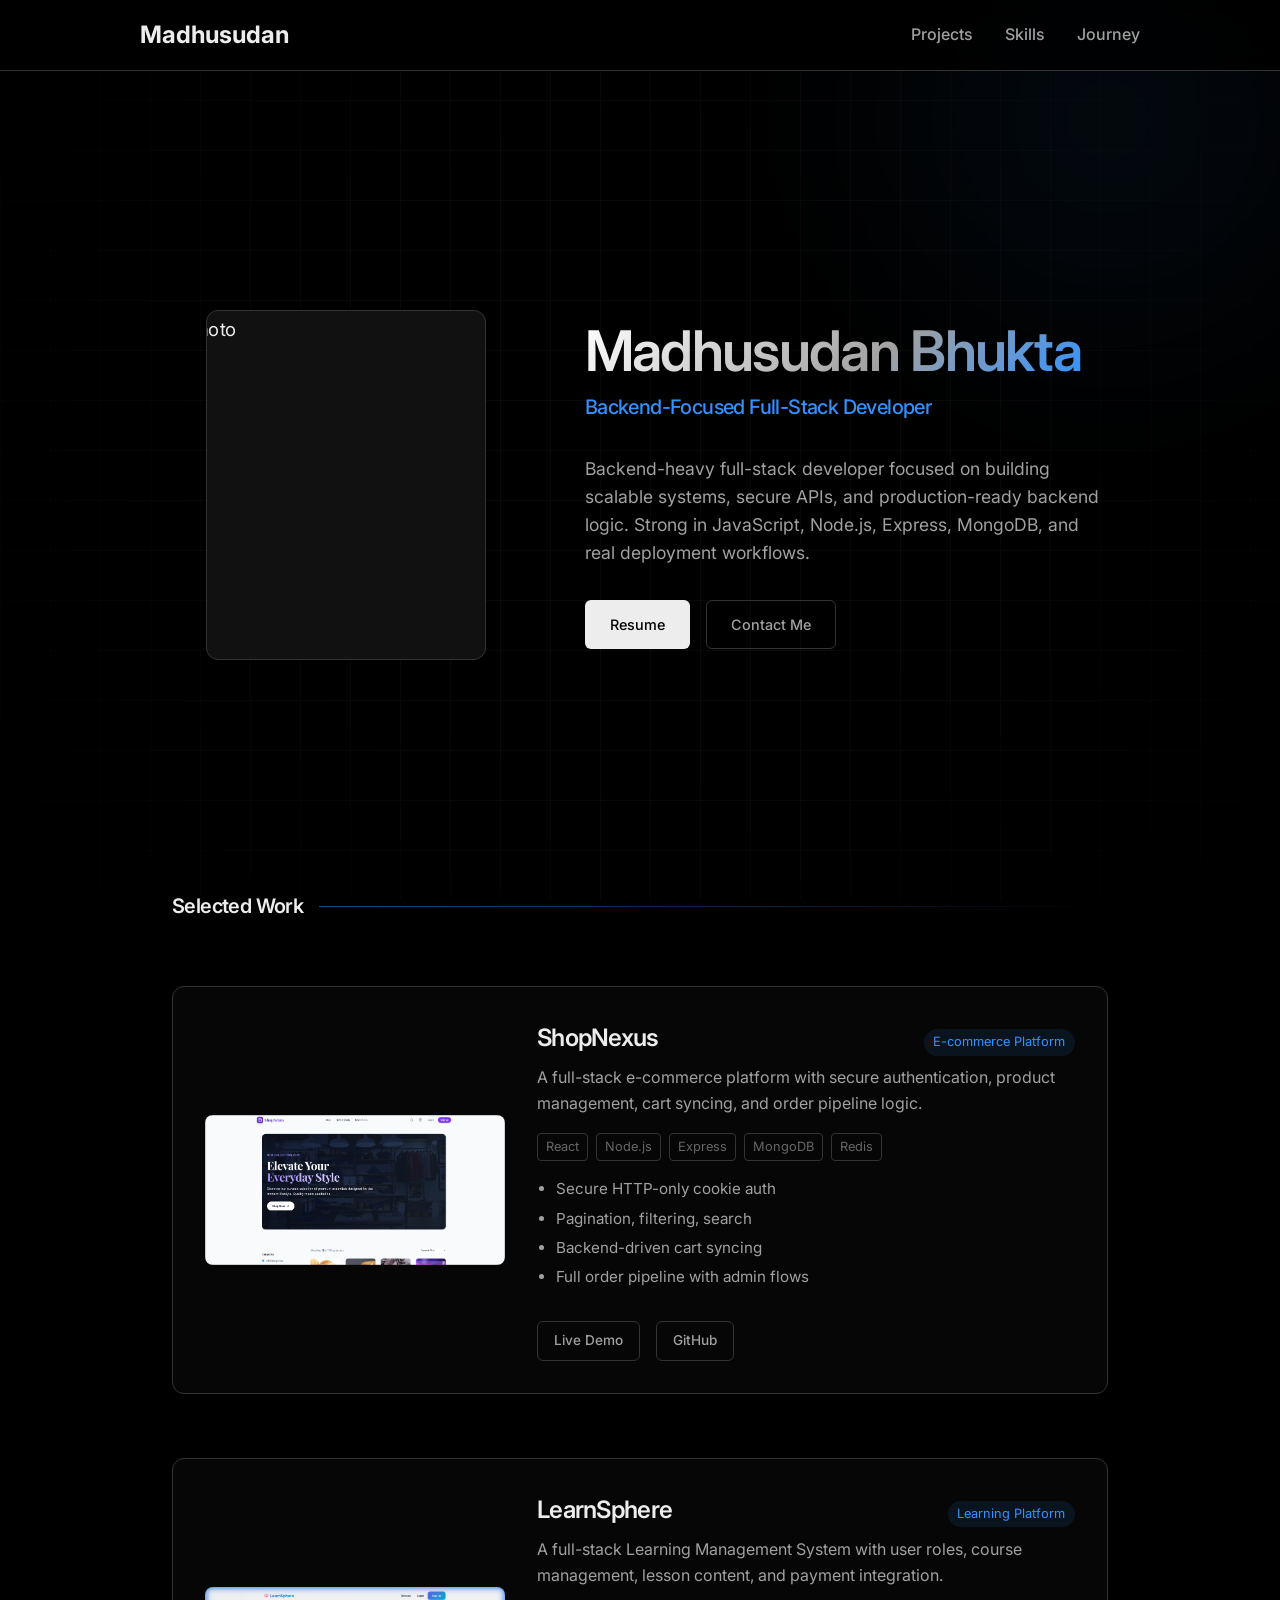
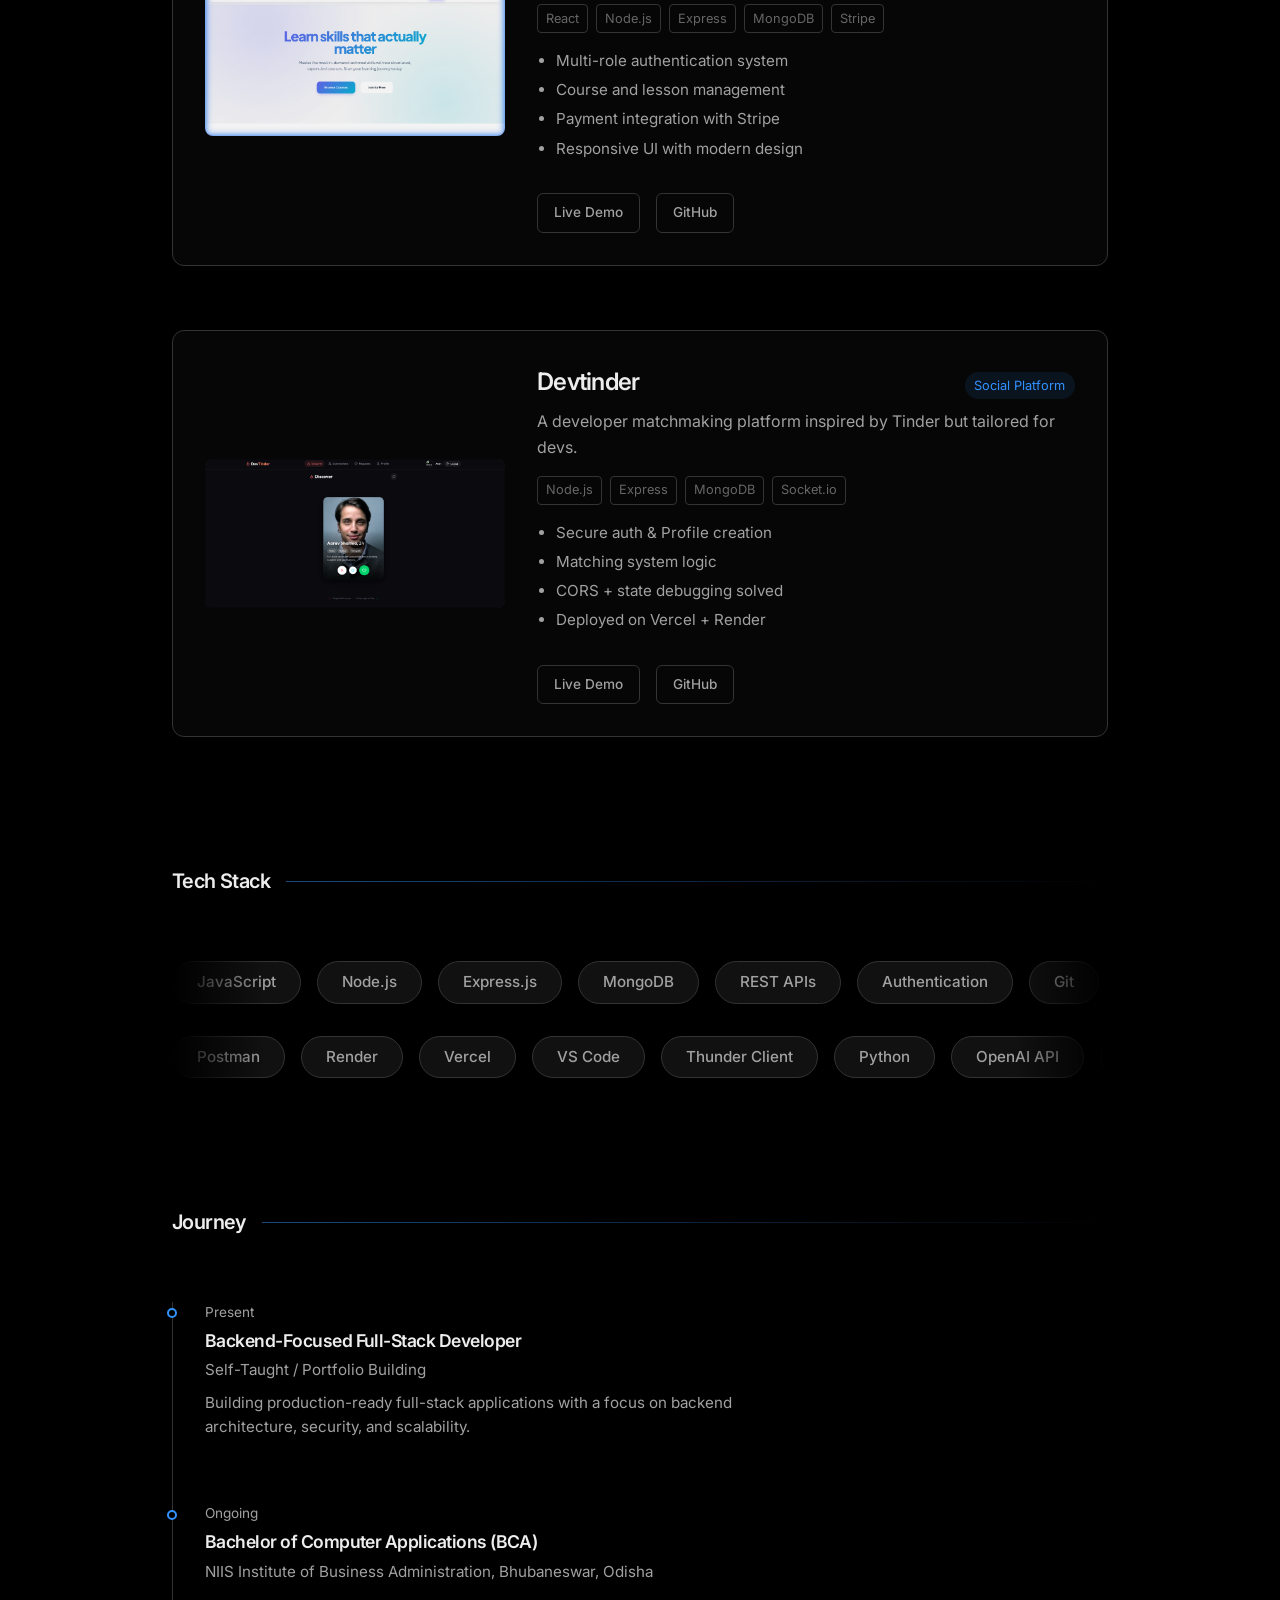
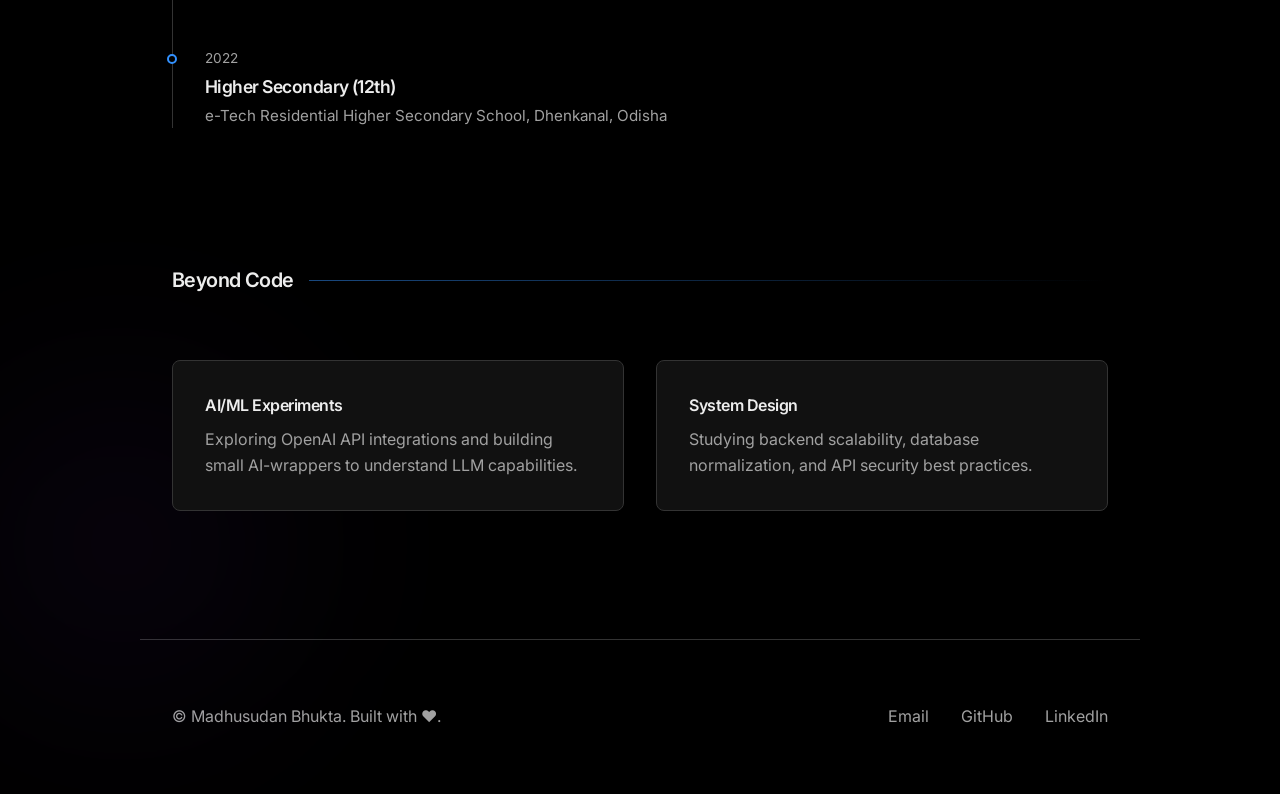
==== index.html @ 027e2bbe "removed project 2" ====
<!DOCTYPE html>
<html lang="en">
  <head>
    <meta charset="UTF-8" />
    <meta name="viewport" content="width=device-width, initial-scale=1.0" />
    <title>Madhusudan Bhukta | Backend-Focused Full-Stack Developer</title>
    <meta
      name="description"
      content="Portfolio of Madhusudan Bhukta, a Backend-Focused Full-Stack Developer specializing in Node.js, Express, and scalable web apps."
    />
    <link rel="stylesheet" href="style.css" />
    <link rel="preconnect" href="https://fonts.googleapis.com" />
    <link rel="preconnect" href="https://fonts.gstatic.com" crossorigin />
    <link
      href="https://fonts.googleapis.com/css2?family=Inter:wght@300;400;500;600;700&display=swap"
      rel="stylesheet"
    />
  </head>
  <body>
    <nav class="navbar">
      <div class="nav-container">
        <a href="#" class="nav-logo">Madhusudan</a>
        <ul class="nav-menu">
          <li class="nav-item">
            <a href="#projects" class="nav-link">Projects</a>
          </li>
          <li class="nav-item">
            <a href="#skills" class="nav-link">Skills</a>
          </li>
          <li class="nav-item">
            <a href="#timeline" class="nav-link">Journey</a>
          </li>
        </ul>
      </div>
    </nav>

    <!-- Hero Section -->
    <section class="container hero-section fade-in-section">
      <div class="hero-grid">
        <div class="hero-image-container">
          <div class="hero-image-placeholder">
            <!-- Placeholder for professional photo -->
            <img
              src="img/professional-pic.jpg"
              alt="Madhusudan Bhukta's professional photo"
              class="hero-image"
            />
          </div>
        </div>
        <div class="hero-content">
          <h1 class="hero-name">Madhusudan Bhukta</h1>
          <h2 class="hero-role">Backend-Focused Full-Stack Developer</h2>
          <p class="hero-subline text-secondary">
            Backend-heavy full-stack developer focused on building scalable
            systems, secure APIs, and production-ready backend logic. Strong in
            JavaScript, Node.js, Express, MongoDB, and real deployment
            workflows.
          </p>

          <div class="hero-actions">
            <a href="./assets/madhusudan_resume.pdf" class="btn btn-primary"
              >Resume</a
            >
            <a
              href="mailto:madhusudanbhukta.dev@gmail.com"
              class="btn btn-secondary"
              >Contact Me</a
            >
          </div>
        </div>
      </div>
    </section>

    <!-- Projects Section -->
    <section class="container projects-section fade-in-section" id="projects">
      <h3 class="section-title">Selected Work</h3>
      <div class="projects-list">
        <!-- Project 1 -->
        <article class="project-card hover-lift">
          <div class="project-preview">
            <img
              src="img/shopnexus-ui.png"
              alt="ShopNexus E-commerce Platform UI"
              class="project-thumbnail"
            />
          </div>
          <div class="project-details">
            <div class="project-header">
              <h4 class="project-name">ShopNexus</h4>
              <span class="project-tag">E-commerce Platform</span>
            </div>
            <p class="project-summary text-secondary">
              A full-stack e-commerce platform with secure authentication,
              product management, cart syncing, and order pipeline logic.
            </p>
            <div class="project-tech">
              <span>React</span><span>Node.js</span><span>Express</span
              ><span>MongoDB</span><span>Redis</span>
            </div>
            <ul class="project-outcomes text-secondary">
              <li>Secure HTTP-only cookie auth</li>
              <li>Pagination, filtering, search</li>
              <li>Backend-driven cart syncing</li>
              <li>Full order pipeline with admin flows</li>
            </ul>
            <div class="project-links">
              <a
                href="https://shop-nexus-beta.vercel.app/"
                target="_blank"
                class="btn btn-secondary btn-sm"
                >Live Demo</a
              >
              <a
                href="https://github.com/megabytis/ShopNexus"
                target="_blank"
                class="btn btn-secondary btn-sm"
                >GitHub</a
              >
            </div>
          </div>
        </article>

        <!-- Project 3 -->
        <article class="project-card hover-lift">
          <div class="project-preview">
            <img
              src="img/learnsphere-ui.png"
              alt="LearnSphere Learning Management System UI"
              class="project-thumbnail"
            />
          </div>
          <div class="project-details">
            <div class="project-header">
              <h4 class="project-name">LearnSphere</h4>
              <span class="project-tag">Learning Platform</span>
            </div>
            <p class="project-summary text-secondary">
              A full-stack Learning Management System with user roles, course
              management, lesson content, and payment integration.
            </p>
            <div class="project-tech">
              <span>React</span><span>Node.js</span><span>Express</span
              ><span>MongoDB</span><span>Stripe</span>
            </div>
            <ul class="project-outcomes text-secondary">
              <li>Multi-role authentication system</li>
              <li>Course and lesson management</li>
              <li>Payment integration with Stripe</li>
              <li>Responsive UI with modern design</li>
            </ul>
            <div class="project-links">
              <a
                href="https://learn-sphere-neon.vercel.app/"
                target="_blank"
                class="btn btn-secondary btn-sm"
                >Live Demo</a
              >
              <a
                href="https://github.com/megabytis/LearnSphere"
                target="_blank"
                class="btn btn-secondary btn-sm"
                >GitHub</a
              >
            </div>
          </div>
        </article>

        <!-- Project 4 -->
        <article class="project-card hover-lift">
          <div class="project-preview">
            <img
              src="img/devtinder-ui.png"
              alt="Devtinder Developer Matching Platform UI"
              class="project-thumbnail"
            />
          </div>
          <div class="project-details">
            <div class="project-header">
              <h4 class="project-name">Devtinder</h4>
              <span class="project-tag">Social Platform</span>
            </div>
            <p class="project-summary text-secondary">
              A developer matchmaking platform inspired by Tinder but tailored
              for devs.
            </p>
            <div class="project-tech">
              <span>Node.js</span><span>Express</span><span>MongoDB</span
              ><span>Socket.io</span>
            </div>
            <ul class="project-outcomes text-secondary">
              <li>Secure auth & Profile creation</li>
              <li>Matching system logic</li>
              <li>CORS + state debugging solved</li>
              <li>Deployed on Vercel + Render</li>
            </ul>
            <div class="project-links">
              <a
                href="https://dev-tinder-web-app-gray.vercel.app/"
                target="_blank"
                class="btn btn-secondary btn-sm"
                >Live Demo</a
              >
              <a
                href="https://github.com/megabytis/devTinder-WebApp"
                target="_blank"
                class="btn btn-secondary btn-sm"
                >GitHub</a
              >
            </div>
          </div>
        </article>
      </div>
    </section>

    <!-- Skills Section -->
    <section class="container skills-section fade-in-section">
      <h3 class="section-title">Tech Stack</h3>
      <div class="skills-wrapper">
        <div class="skills-marquee marquee-left">
          <div class="skills-content">
            <span class="skill-pill hover-lift">JavaScript</span>
            <span class="skill-pill hover-lift">Node.js</span>
            <span class="skill-pill hover-lift">Express.js</span>
            <span class="skill-pill hover-lift">MongoDB</span>
            <span class="skill-pill hover-lift">REST APIs</span>
            <span class="skill-pill hover-lift">Authentication</span>
            <span class="skill-pill hover-lift">Git</span>
            <span class="skill-pill hover-lift">GitHub</span>
            <!-- Duplicate for seamless loop -->
            <span class="skill-pill hover-lift">JavaScript</span>
            <span class="skill-pill hover-lift">Node.js</span>
            <span class="skill-pill hover-lift">Express.js</span>
            <span class="skill-pill hover-lift">MongoDB</span>
            <span class="skill-pill hover-lift">REST APIs</span>
            <span class="skill-pill hover-lift">Authentication</span>
            <span class="skill-pill hover-lift">Git</span>
            <span class="skill-pill hover-lift">GitHub</span>
          </div>
        </div>
        <div class="skills-marquee marquee-right">
          <div class="skills-content">
            <span class="skill-pill hover-lift">Postman</span>
            <span class="skill-pill hover-lift">Render</span>
            <span class="skill-pill hover-lift">Vercel</span>
            <span class="skill-pill hover-lift">VS Code</span>
            <span class="skill-pill hover-lift">Thunder Client</span>
            <span class="skill-pill hover-lift">Python</span>
            <span class="skill-pill hover-lift">OpenAI API</span>
            <span class="skill-pill hover-lift">Debugging</span>
            <!-- Duplicate for seamless loop -->
            <span class="skill-pill hover-lift">Postman</span>
            <span class="skill-pill hover-lift">Render</span>
            <span class="skill-pill hover-lift">Vercel</span>
            <span class="skill-pill hover-lift">VS Code</span>
            <span class="skill-pill hover-lift">Thunder Client</span>
            <span class="skill-pill hover-lift">Python</span>
            <span class="skill-pill hover-lift">OpenAI API</span>
            <span class="skill-pill hover-lift">Debugging</span>
          </div>
        </div>
      </div>
    </section>

    <!-- Timeline Section -->
    <section class="container timeline-section fade-in-section">
      <h3 class="section-title">Journey</h3>
      <div class="timeline">
        <div class="timeline-item">
          <div class="timeline-marker"></div>
          <div class="timeline-content">
            <span class="timeline-date text-secondary">Present</span>
            <h4 class="timeline-role">Backend-Focused Full-Stack Developer</h4>
            <p class="timeline-place text-secondary">
              Self-Taught / Portfolio Building
            </p>
            <p class="timeline-desc text-secondary">
              Building production-ready full-stack applications with a focus on
              backend architecture, security, and scalability.
            </p>
          </div>
        </div>
        <div class="timeline-item">
          <div class="timeline-marker"></div>
          <div class="timeline-content">
            <span class="timeline-date text-secondary">Ongoing</span>
            <h4 class="timeline-role">
              Bachelor of Computer Applications (BCA)
            </h4>
            <p class="timeline-place text-secondary">
              NIIS Institute of Business Administration, Bhubaneswar, Odisha
            </p>
          </div>
        </div>
        <div class="timeline-item">
          <div class="timeline-marker"></div>
          <div class="timeline-content">
            <span class="timeline-date text-secondary">2022</span>
            <h4 class="timeline-role">Higher Secondary (12th)</h4>
            <p class="timeline-place text-secondary">
              e-Tech Residential Higher Secondary School, Dhenkanal, Odisha
            </p>
          </div>
        </div>
      </div>
    </section>

    <!-- Extra Section -->
    <section class="container extra-section fade-in-section">
      <h3 class="section-title">Beyond Code</h3>
      <div class="extra-grid">
        <div class="extra-card">
          <h4>AI/ML Experiments</h4>
          <p class="text-secondary">
            Exploring OpenAI API integrations and building small AI-wrappers to
            understand LLM capabilities.
          </p>
        </div>
        <div class="extra-card">
          <h4>System Design</h4>
          <p class="text-secondary">
            Studying backend scalability, database normalization, and API
            security best practices.
          </p>
        </div>
      </div>
    </section>

    <!-- Footer -->
    <footer class="container footer">
      <div class="footer-content">
        <div class="footer-info">
          <p class="text-secondary">
            &copy; <span id="current-year"></span> Madhusudan Bhukta. Built with
            ❤️.
          </p>
        </div>
        <div class="footer-links">
          <a href="mailto:madhusudanbhukta.dev@gmail.com" class="text-secondary"
            >Email</a
          >
          <a
            href="https://github.com/megabytis"
            target="_blank"
            class="text-secondary"
            >GitHub</a
          >
          <a
            href="https://www.linkedin.com/in/madhusudan-bhukta/"
            target="_blank"
            class="text-secondary"
            >LinkedIn</a
          >
        </div>
      </div>
    </footer>

    <script src="script.js"></script>
  </body>
</html>
---- style.css ----
:root {
  /* Color Palette - Vercel/Linear inspired */
  --bg-primary: #000000;
  --bg-secondary: #111111;
  --bg-card: #0a0a0a;
  --text-primary: #ededed;
  --text-secondary: #a1a1a1;
  --text-tertiary: #666666;
  --accent-primary: #3291ff; /* Electric Blue */
  --accent-secondary: #7928ca; /* Purple */
  --border-subtle: #333333;
  --border-hover: #555555;

  /* Spacing */
  --space-xs: 0.5rem;
  --space-sm: 1rem;
  --space-md: 2rem;
  --space-lg: 4rem;
  --space-xl: 8rem;

  /* Typography */
  --font-sans: "Inter", -apple-system, BlinkMacSystemFont, "Segoe UI", Roboto,
    Oxygen, Ubuntu, Cantarell, "Open Sans", "Helvetica Neue", sans-serif;

  /* Transitions */
  --transition-fast: 0.2s ease;
  --transition-smooth: 0.4s cubic-bezier(0.16, 1, 0.3, 1);
}

* {
  box-sizing: border-box;
  margin: 0;
  padding: 0;
}

body {
  background-color: var(--bg-primary);
  color: var(--text-primary);
  font-family: var(--font-sans);
  line-height: 1.6;
  -webkit-font-smoothing: antialiased;
  overflow-x: hidden;
  position: relative;
  padding-top: 80px;
}

/* Navigation */
.navbar {
  position: fixed;
  top: 0;
  left: 0;
  width: 100%;
  background-color: rgba(0, 0, 0, 0.8);
  backdrop-filter: blur(10px);
  padding: 1rem 2rem;
  z-index: 1000;
  border-bottom: 1px solid var(--border-subtle);
}

.nav-container {
  max-width: 1000px;
  margin: 0 auto;
  display: flex;
  justify-content: space-between;
  align-items: center;
}

.nav-logo {
  font-weight: 700;
  font-size: 1.5rem;
  color: var(--text-primary);
  text-decoration: none;
  transition: color 0.3s ease;
}

.nav-logo:hover {
  color: var(--accent-primary);
}

.nav-menu {
  display: flex;
  gap: 2rem;
  list-style: none;
  margin: 0;
  padding: 0;
}

.nav-link {
  color: var(--text-secondary);
  text-decoration: none;
  font-weight: 500;
  transition: color 0.3s ease;
  position: relative;
}

.nav-link:hover {
  color: var(--text-primary);
}

.nav-link::after {
  content: '';
  position: absolute;
  bottom: -5px;
  left: 0;
  width: 0;
  height: 2px;
  background-color: var(--accent-primary);
  transition: width 0.3s ease;
}

.nav-link:hover::after {
  width: 100%;
}

/* Background Grid Pattern */
body::before {
  content: "";
  position: fixed;
  top: 0;
  left: 0;
  width: 100%;
  height: 100%;
  background-image: linear-gradient(
      rgba(255, 255, 255, 0.03) 1px,
      transparent 1px
    ),
    linear-gradient(90deg, rgba(255, 255, 255, 0.03) 1px, transparent 1px);
  background-size: 50px 50px;
  pointer-events: none;
  z-index: -1;
  mask-image: radial-gradient(circle at center, black 40%, transparent 100%);
  -webkit-mask-image: radial-gradient(
    circle at center,
    black 40%,
    transparent 100%
  );
}

/* Ambient Glows */
body::after {
  content: "";
  position: fixed;
  top: -20%;
  right: -10%;
  width: 600px;
  height: 600px;
  background: radial-gradient(
    circle,
    rgba(50, 145, 255, 0.08) 0%,
    transparent 70%
  );
  filter: blur(80px);
  z-index: -1;
  pointer-events: none;
}

.hero-section::before {
  content: "";
  position: absolute;
  bottom: 0;
  left: -10%;
  width: 500px;
  height: 500px;
  background: radial-gradient(
    circle,
    rgba(121, 40, 202, 0.08) 0%,
    transparent 70%
  );
  filter: blur(80px);
  z-index: -1;
  pointer-events: none;
}

a {
  text-decoration: none;
  color: inherit;
  transition: var(--transition-fast);
}

ul {
  list-style: none;
}

.container {
  max-width: 1000px; /* Slightly tighter container for readability */
  margin: 0 auto;
  padding: 0 var(--space-md);
}

/* Typography Utilities */
h1,
h2,
h3,
h4,
h5,
h6 {
  font-weight: 600;
  letter-spacing: -0.03em;
  color: var(--text-primary);
}

.text-secondary {
  color: var(--text-secondary);
}

.section-title {
  font-size: 1.25rem;
  margin-bottom: var(--space-lg);
  color: var(--text-primary);
  display: flex;
  align-items: center;
  gap: var(--space-sm);
  position: relative;
}

.section-title::after {
  content: "";
  height: 1px;
  flex: 1;
  background: linear-gradient(90deg, var(--accent-primary), transparent);
  opacity: 0.5;
}

/* Buttons */
.btn {
  display: inline-flex;
  align-items: center;
  justify-content: center;
  padding: 0.75rem 1.5rem;
  border-radius: 6px;
  font-weight: 500;
  font-size: 0.9rem;
  cursor: pointer;
  transition: var(--transition-fast);
  border: 1px solid transparent;
}

.btn-primary {
  background-color: var(--text-primary);
  color: var(--bg-primary);
}

.btn-primary:hover {
  background-color: #ffffff;
  transform: translateY(-1px);
}

.btn-secondary {
  background-color: transparent;
  border-color: var(--border-subtle);
  color: var(--text-secondary);
}

.btn-secondary:hover {
  border-color: var(--text-primary);
  color: var(--text-primary);
  background-color: rgba(255, 255, 255, 0.05);
}

.btn-sm {
  padding: 0.5rem 1rem;
  font-size: 0.85rem;
}

/* Hero Section */
.hero-section {
  min-height: 90vh;
  display: flex;
  align-items: center;
  padding-top: var(--space-lg);
  padding-bottom: var(--space-lg);
}

.hero-grid {
  display: grid;
  grid-template-columns: 1fr 1.5fr;
  gap: var(--space-lg);
  align-items: center;
  width: 100%;
}

.hero-image-container {
  display: flex;
  justify-content: center;
  align-items: center;
}

.hero-image-placeholder {
  width: 280px;
  height: 350px;
  background-color: var(--bg-secondary);
  border: 1px solid var(--border-subtle);
  border-radius: 12px;
  display: flex;
  align-items: center;
  justify-content: center;
  position: relative;
  overflow: hidden;
}

.placeholder-avatar {
  font-size: 3rem;
  font-weight: 700;
  color: var(--text-tertiary);
  background: linear-gradient(135deg, var(--bg-secondary), var(--bg-card));
  width: 100%;
  height: 100%;
  display: flex;
  align-items: center;
  justify-content: center;
}

.hero-image {
  width: 100%;
  height: 100%;
  object-fit: cover;
  object-position: top center;
  transform: scale(1.15);
}

.hero-name {
  font-size: 3.5rem;
  line-height: 1.1;
  margin-bottom: var(--space-xs);
  background: linear-gradient(135deg, #ffffff, #a1a1a1 60%, #3291ff);
  -webkit-background-clip: text;
  background-clip: text;
  -webkit-text-fill-color: transparent;
  display: inline-block;
  position: relative;
}

.hero-name::after {
  content: '|';
  position: absolute;
  right: -10px;
  animation: blink 1s infinite;
  color: var(--accent-primary);
}

@keyframes blink {
  0%, 100% { opacity: 1; }
  50% { opacity: 0; }
}

.hero-role {
  font-size: 1.25rem;
  font-weight: 500;
  color: var(--accent-primary);
  margin-bottom: var(--space-md);
}

.hero-subline {
  font-size: 1.1rem;
  margin-bottom: var(--space-md);
  max-width: 600px;
}

.hero-actions {
  display: flex;
  gap: var(--space-sm);
}

/* Projects Section */
.projects-section {
  padding-bottom: var(--space-xl);
}

.projects-list {
  display: flex;
  flex-direction: column;
  gap: var(--space-lg);
}

.project-card {
  display: grid;
  grid-template-columns: 300px 1fr;
  gap: var(--space-md);
  background-color: rgba(10, 10, 10, 0.6); /* More transparent */
  backdrop-filter: blur(10px);
  -webkit-backdrop-filter: blur(10px);
  border: 1px solid var(--border-subtle);
  border-radius: 12px;
  padding: var(--space-md);
  transition: var(--transition-smooth);
  position: relative;
  overflow: hidden; /* For spotlight effect */
  box-shadow: 0 4px 30px rgba(0, 0, 0, 0.1);
}

/* Spotlight Effect Layer */
.project-card::before {
  content: "";
  position: absolute;
  top: 0;
  left: 0;
  right: 0;
  bottom: 0;
  background: radial-gradient(
    800px circle at var(--mouse-x, 0) var(--mouse-y, 0),
    rgba(255, 255, 255, 0.06),
    transparent 40%
  );
  z-index: 1;
  pointer-events: none;
  opacity: 0;
  transition: opacity 0.5s;
}

.project-card:hover::before {
  opacity: 1;
}

.project-card:hover {
  border-color: var(--accent-primary);
  transform: translateY(-8px);
  box-shadow: 0 25px 50px -10px rgba(50, 145, 255, 0.2), 0 10px 30px rgba(0, 0, 0, 0.3);
}

.project-card > * {
  position: relative;
  z-index: 2;
}

.project-preview {
  height: 100%;
  min-height: 200px;
  position: relative;
  overflow: hidden;
  display: flex;
  align-items: center;
  justify-content: center;
}

.project-thumbnail {
  max-width: 100%;
  max-height: 100%;
  border-radius: 8px;
  object-fit: contain;
  object-position: center;
  background: linear-gradient(45deg, #1a1a1a, #222);
}

.project-thumbnail-placeholder {
  width: 100%;
  height: 100%;
  border-radius: 8px;
  display: flex;
  align-items: center;
  justify-content: center;
  color: rgba(255, 255, 255, 0.2);
  font-weight: 600;
  font-size: 1.2rem;
}

.project-header {
  display: flex;
  justify-content: space-between;
  align-items: baseline;
  margin-bottom: var(--space-xs);
}

.project-name {
  font-size: 1.5rem;
}

.project-tag {
  font-size: 0.8rem;
  color: var(--accent-primary);
  background: rgba(50, 145, 255, 0.1);
  padding: 0.2rem 0.6rem;
  border-radius: 100px;
}

.project-summary {
  margin-bottom: var(--space-sm);
}

.project-tech {
  display: flex;
  flex-wrap: wrap;
  gap: 0.5rem;
  margin-bottom: var(--space-sm);
}

.project-tech span {
  font-size: 0.8rem;
  color: var(--text-tertiary);
  border: 1px solid var(--border-subtle);
  padding: 0.2rem 0.5rem;
  border-radius: 4px;
}

.project-outcomes {
  margin-bottom: var(--space-md);
  padding-left: 1.2rem;
  list-style: disc;
}

.project-outcomes li {
  margin-bottom: 0.3rem;
  font-size: 0.95rem;
}

.project-links {
  display: flex;
  gap: var(--space-sm);
}

/* Skills Section */
.skills-section {
  padding-bottom: var(--space-xl);
  overflow: hidden; /* Hide scrollbar for marquee */
}

.skills-wrapper {
  display: flex;
  flex-direction: column;
  gap: var(--space-md);
  mask-image: linear-gradient(
    to right,
    transparent,
    black 10%,
    black 90%,
    transparent
  );
}

.skills-marquee {
  display: flex;
  overflow: hidden;
  white-space: nowrap;
  position: relative;
}

.skills-content {
  display: flex;
  gap: var(--space-sm);
  animation: marquee 40s linear infinite;
}

.marquee-right .skills-content {
  animation-direction: reverse;
}

@keyframes marquee {
  0% {
    transform: translateX(0);
  }
  100% {
    transform: translateX(-50%);
  }
}

.skill-pill {
  background-color: var(--bg-secondary);
  border: 1px solid var(--border-subtle);
  padding: 0.5rem 1.5rem;
  border-radius: 100px;
  color: var(--text-secondary);
  font-size: 0.95rem;
  font-weight: 500;
}

/* Timeline Section */
.timeline-section {
  padding-bottom: var(--space-xl);
}

.timeline {
  position: relative;
  padding-left: 2rem;
  border-left: 1px solid var(--border-subtle);
}

.timeline-item {
  position: relative;
  margin-bottom: var(--space-lg);
}

.timeline-item:last-child {
  margin-bottom: 0;
}

.timeline-marker {
  position: absolute;
  left: -2.35rem; /* Adjust to center on line */
  top: 0.4rem;
  width: 10px;
  height: 10px;
  background-color: var(--bg-primary);
  border: 2px solid var(--accent-primary);
  border-radius: 50%;
}

.timeline-date {
  font-size: 0.85rem;
  display: block;
  margin-bottom: 0.2rem;
}

.timeline-role {
  font-size: 1.1rem;
  margin-bottom: 0.2rem;
}

.timeline-place {
  font-size: 0.95rem;
  margin-bottom: 0.5rem;
}

.timeline-desc {
  font-size: 0.95rem;
  max-width: 600px;
}

/* Extra Section */
.extra-section {
  padding-bottom: var(--space-xl);
}

.extra-grid {
  display: grid;
  grid-template-columns: repeat(auto-fit, minmax(300px, 1fr));
  gap: var(--space-md);
}

.extra-card {
  background-color: var(--bg-secondary);
  border: 1px solid var(--border-subtle);
  padding: var(--space-md);
  border-radius: 8px;
}

.extra-card h4 {
  margin-bottom: var(--space-xs);
  color: var(--text-primary);
}

/* Footer */
.footer {
  padding-top: var(--space-lg);
  padding-bottom: var(--space-lg);
  border-top: 1px solid var(--border-subtle);
}

.footer-content {
  display: flex;
  justify-content: space-between;
  align-items: center;
}

.footer-links {
  display: flex;
  gap: var(--space-md);
}

.footer-links a:hover {
  color: var(--text-primary);
}

/* Animations */
.fade-in-section {
  opacity: 0;
  transform: translateY(30px);
  transition: opacity 0.8s cubic-bezier(0.21, 0.92, 0.27, 0.99), transform 0.8s cubic-bezier(0.21, 0.92, 0.27, 0.99);
  will-change: opacity, visibility;
}

.fade-in-section.visible {
  opacity: 1;
  transform: none;
}

/* Smooth scroll behavior */
html {
  scroll-behavior: smooth;
}

/* Enhanced hover animations */
.hover-lift {
  transition: transform 0.3s cubic-bezier(0.21, 0.92, 0.27, 0.99), box-shadow 0.3s cubic-bezier(0.21, 0.92, 0.27, 0.99);
}

.hover-lift:hover {
  transform: translateY(-5px);
  box-shadow: 0 20px 40px rgba(0, 0, 0, 0.3);
}

/* Enhanced button animations */
.btn {
  transition: all 0.3s ease;
}

.btn:hover {
  transform: translateY(-2px);
  box-shadow: 0 8px 20px rgba(0, 0, 0, 0.2);
}

/* Responsive Design */
@media (max-width: 768px) {
  :root {
    --space-lg: 3rem;
    --space-xl: 5rem;
  }

  .hero-grid {
    grid-template-columns: 1fr;
    text-align: center;
    gap: var(--space-md);
  }

  .hero-image-container {
    order: -1;
  }

  .hero-name {
    font-size: 2.5rem;
  }

  .hero-actions {
    justify-content: center;
  }

  .project-card {
    grid-template-columns: 1fr;
  }

  .project-preview {
    min-height: 200px;
  }

  .footer-content {
    flex-direction: column;
    gap: var(--space-md);
    text-align: center;
  }
}
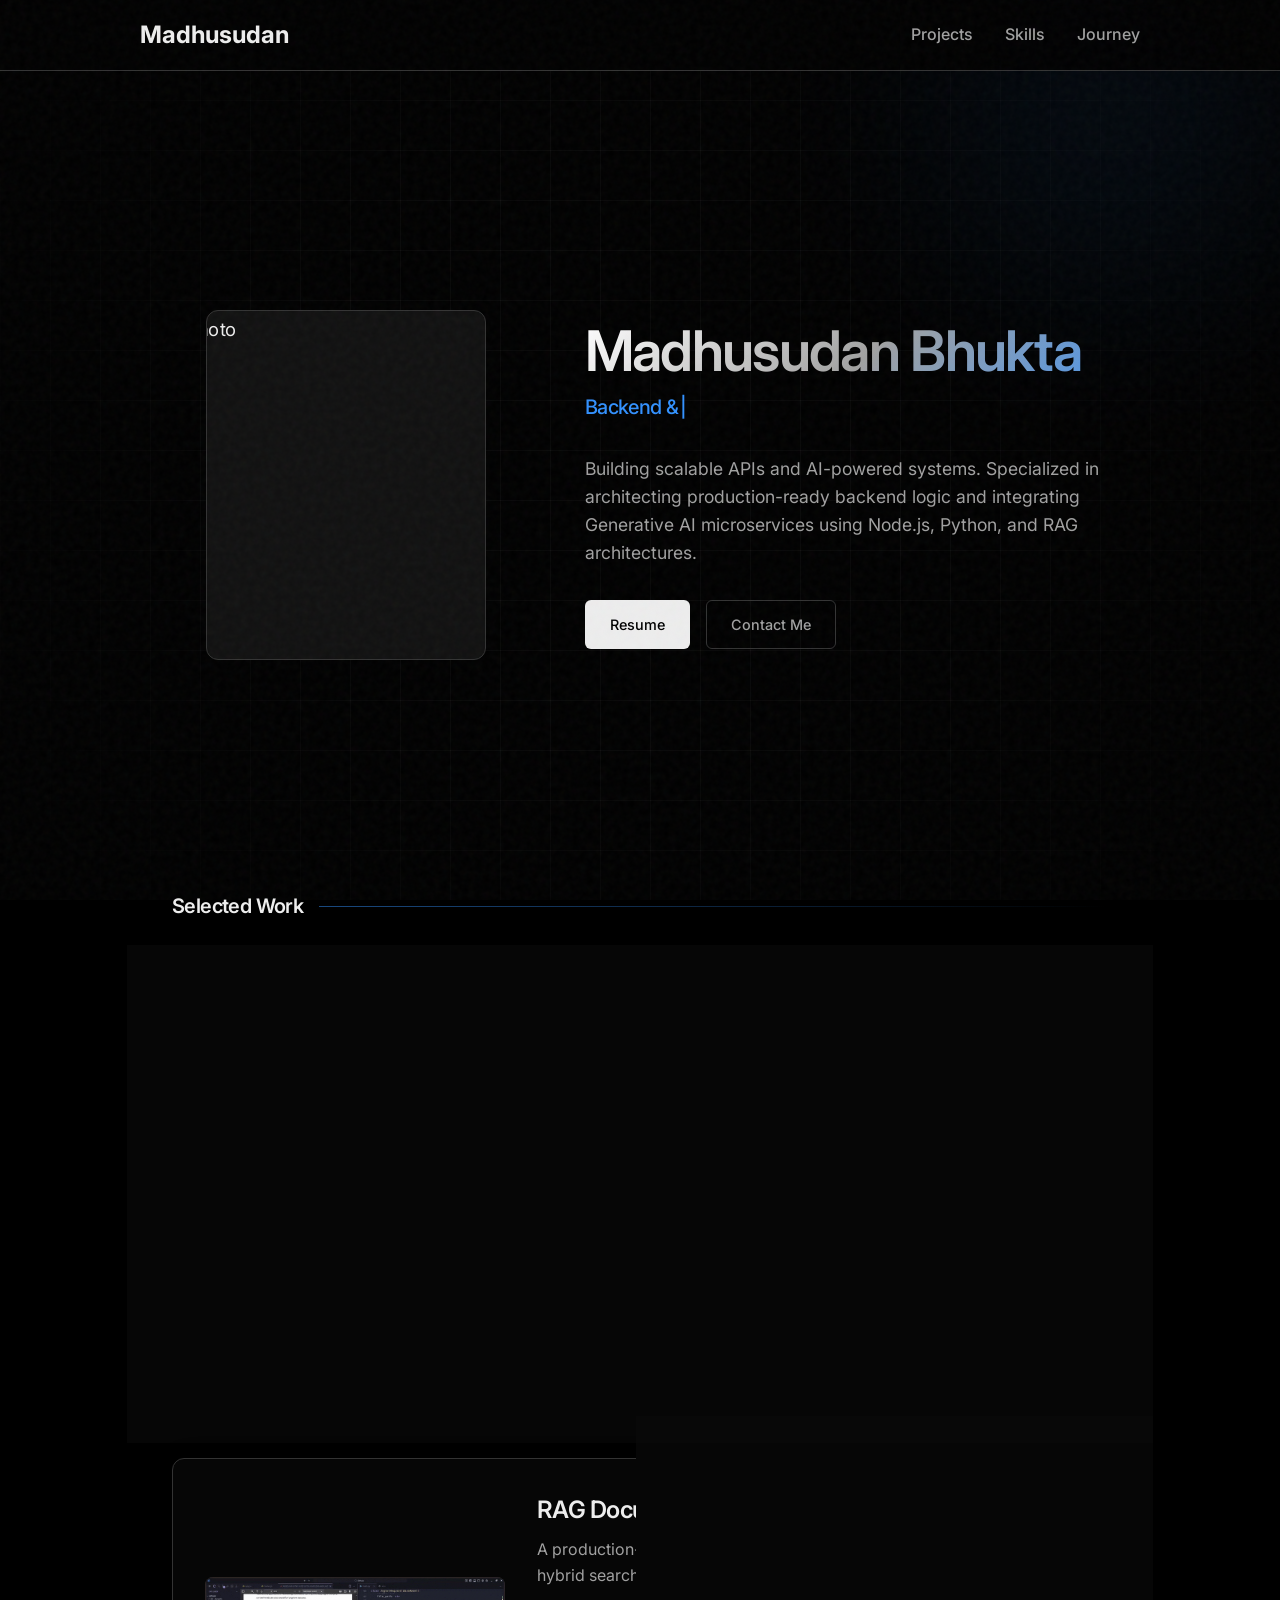
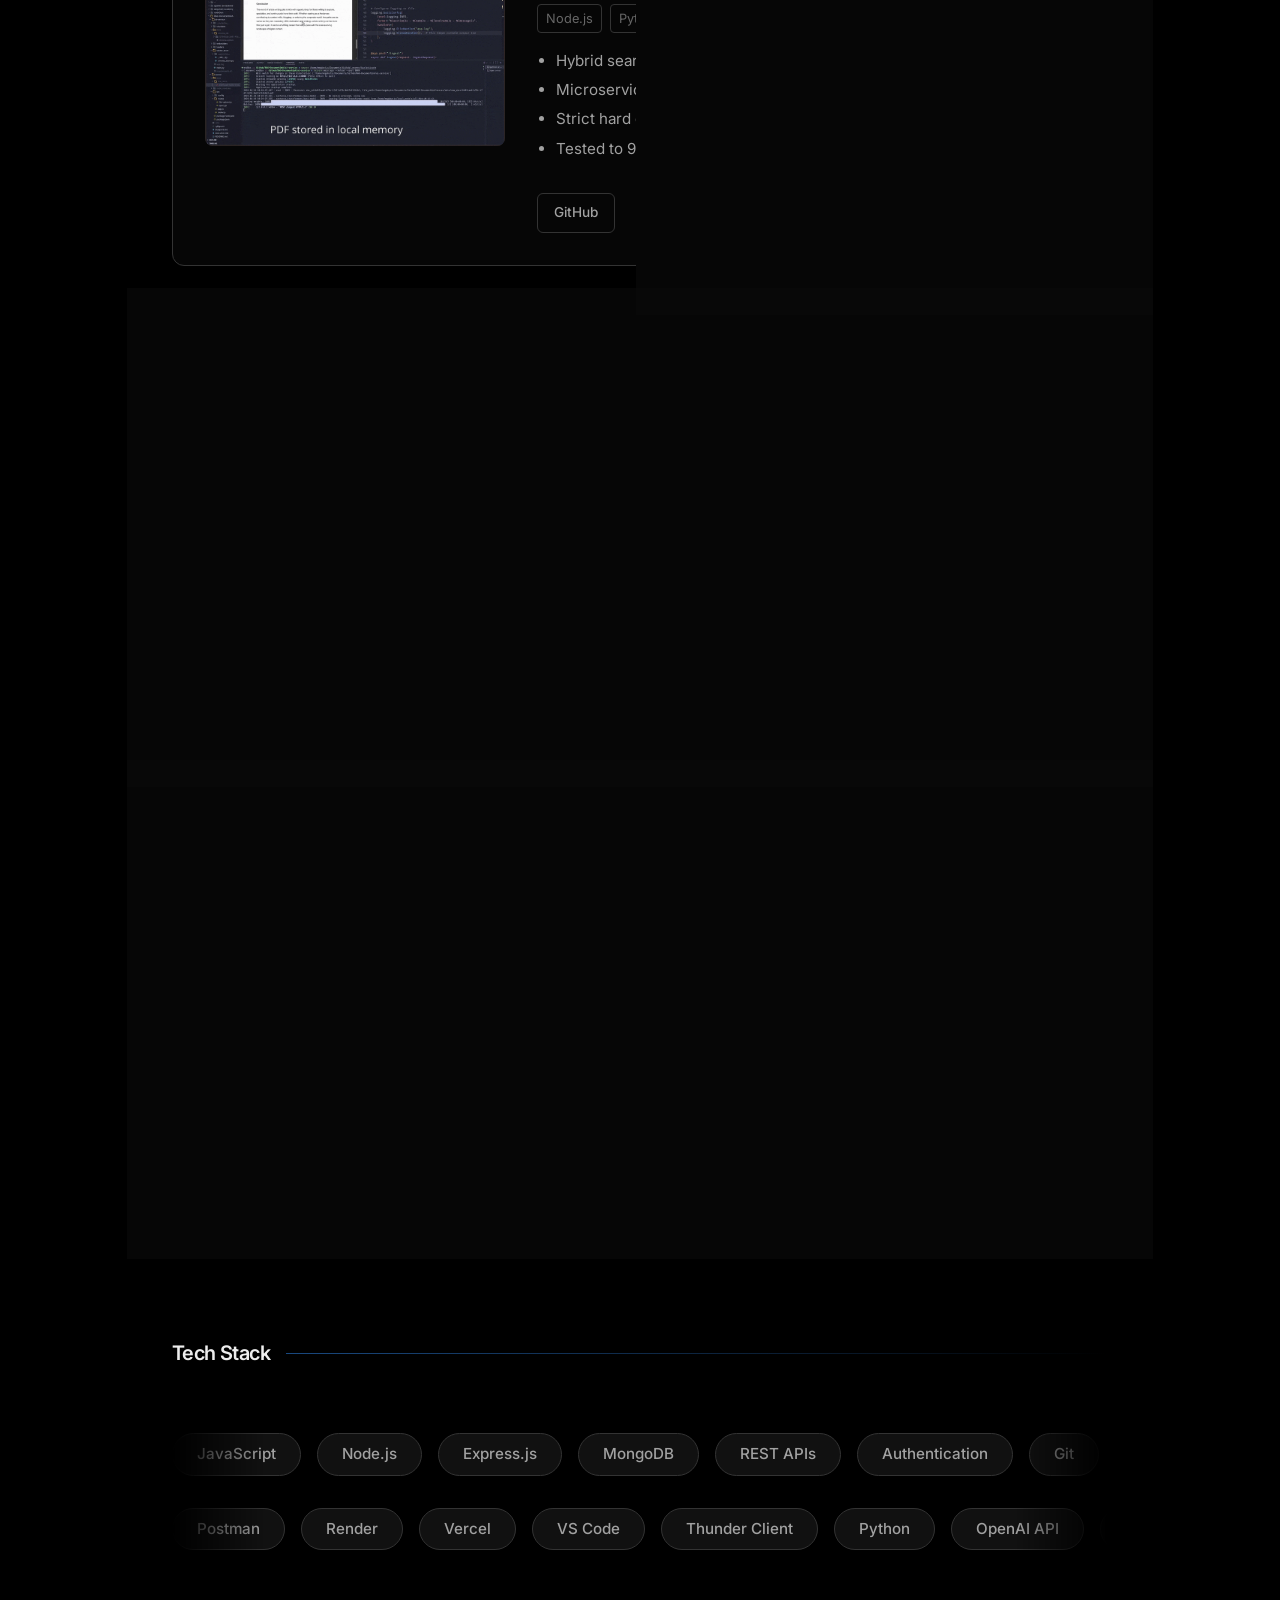
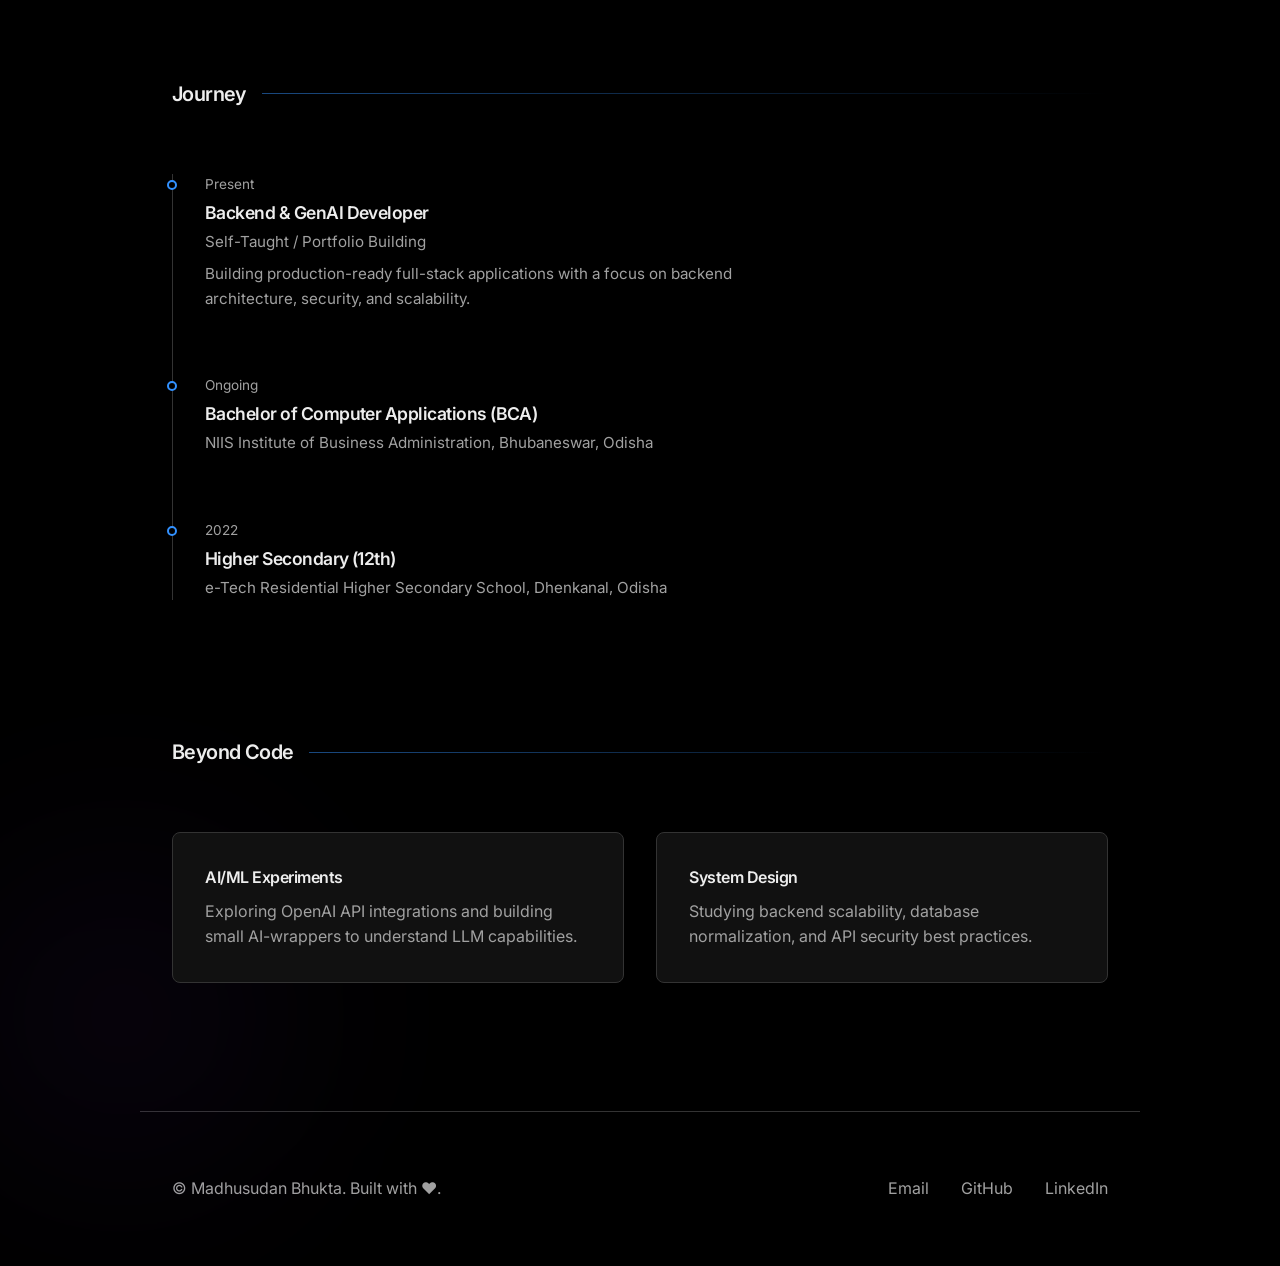
==== commit 82cfaaa7: "update: modified website for GenAI roles" ====
--- a/index.html
+++ b/index.html
@@ -1,12 +1,12 @@
-<!DOCTYPE html>
+<!doctype html>
 <html lang="en">
   <head>
     <meta charset="UTF-8" />
     <meta name="viewport" content="width=device-width, initial-scale=1.0" />
-    <title>Madhusudan Bhukta | Backend-Focused Full-Stack Developer</title>
+    <title>Madhusudan Bhukta | Backend & GenAI Developer</title>
     <meta
       name="description"
-      content="Portfolio of Madhusudan Bhukta, a Backend-Focused Full-Stack Developer specializing in Node.js, Express, and scalable web apps."
+      content="Portfolio of Madhusudan Bhukta, a Backend & GenAI Developer specializing in building APIs and AI-powered systems with Node.js & Python."
     />
     <link rel="stylesheet" href="style.css" />
     <link rel="preconnect" href="https://fonts.googleapis.com" />
@@ -17,6 +17,10 @@
     />
   </head>
   <body>
+    <div class="noise-overlay"></div>
+    <div class="scroll-progress-container">
+      <div class="scroll-progress-bar" id="scroll-progress"></div>
+    </div>
     <nav class="navbar">
       <div class="nav-container">
         <a href="#" class="nav-logo">Madhusudan</a>
@@ -49,12 +53,9 @@
         </div>
         <div class="hero-content">
           <h1 class="hero-name">Madhusudan Bhukta</h1>
-          <h2 class="hero-role">Backend-Focused Full-Stack Developer</h2>
+          <h2 class="hero-role"><span id="typewriter"></span><span class="type-cursor">|</span></h2>
           <p class="hero-subline text-secondary">
-            Backend-heavy full-stack developer focused on building scalable
-            systems, secure APIs, and production-ready backend logic. Strong in
-            JavaScript, Node.js, Express, MongoDB, and real deployment
-            workflows.
+            Building scalable APIs and AI-powered systems. Specialized in architecting production-ready backend logic and integrating Generative AI microservices using Node.js, Python, and RAG architectures.
           </p>
 
           <div class="hero-actions">
@@ -112,6 +113,45 @@
               >
               <a
                 href="https://github.com/megabytis/ShopNexus"
+                target="_blank"
+                class="btn btn-secondary btn-sm"
+                >GitHub</a
+              >
+            </div>
+          </div>
+        </article>
+
+        <!-- Project 2 -->
+        <article class="project-card hover-lift">
+          <div class="project-preview">
+            <img
+              src="img/RAG_documenQnA.gif"
+              alt="RAG Document Intelligence System Demo"
+              class="project-thumbnail"
+            />
+          </div>
+          <div class="project-details">
+            <div class="project-header">
+              <h4 class="project-name">RAG Document QnA</h4>
+              <span class="project-tag">AI Microservice</span>
+            </div>
+            <p class="project-summary text-secondary">
+              A production-ready Retrieval-Augmented Generation (RAG) system
+              with hybrid search, strict grounding, and zero hallucinations.
+            </p>
+            <div class="project-tech">
+              <span>Node.js</span><span>Python</span><span>FastAPI</span
+              ><span>ChromaDB</span><span>Groq</span>
+            </div>
+            <ul class="project-outcomes text-secondary">
+              <li>Hybrid search & Cross-Encoder</li>
+              <li>Microservices decoupling</li>
+              <li>Strict hard grounding</li>
+              <li>Tested to 90% accuracy</li>
+            </ul>
+            <div class="project-links">
+              <a
+                href="https://github.com/megabytis/RAG-DocumentQnA"
                 target="_blank"
                 class="btn btn-secondary btn-sm"
                 >GitHub</a
@@ -269,7 +309,7 @@
           <div class="timeline-marker"></div>
           <div class="timeline-content">
             <span class="timeline-date text-secondary">Present</span>
-            <h4 class="timeline-role">Backend-Focused Full-Stack Developer</h4>
+            <h4 class="timeline-role">Backend & GenAI Developer</h4>
             <p class="timeline-place text-secondary">
               Self-Taught / Portfolio Building
             </p>
--- a/style.css
+++ b/style.css
@@ -42,6 +42,37 @@
   overflow-x: hidden;
   position: relative;
   padding-top: 80px;
+}
+
+/* Noise Overlay */
+.noise-overlay {
+  position: fixed;
+  top: 0;
+  left: 0;
+  width: 100vw;
+  height: 100vh;
+  pointer-events: none;
+  z-index: 9999;
+  opacity: 0.04;
+  background-image: url("data:image/svg+xml,%3Csvg viewBox='0 0 200 200' xmlns='http://www.w3.org/2000/svg'%3E%3Cfilter id='noiseFilter'%3E%3CfeTurbulence type='fractalNoise' baseFrequency='0.65' numOctaves='3' stitchTiles='stitch'/%3E%3C/filter%3E%3Crect width='100%25' height='100%25' filter='url(%23noiseFilter)'/%3E%3C/svg%3E");
+}
+
+/* Scroll Progress Bar */
+.scroll-progress-container {
+  position: fixed;
+  top: 0;
+  left: 0;
+  width: 100%;
+  height: 3px;
+  background: transparent;
+  z-index: 10000;
+}
+
+.scroll-progress-bar {
+  height: 100%;
+  width: 0%;
+  background: linear-gradient(90deg, var(--accent-primary), var(--accent-secondary));
+  transition: width 0.1s;
 }
 
 /* Navigation */
@@ -152,6 +183,7 @@
   filter: blur(80px);
   z-index: -1;
   pointer-events: none;
+  animation: floatGlow 20s ease-in-out infinite alternate;
 }
 
 .hero-section::before {
@@ -169,6 +201,13 @@
   filter: blur(80px);
   z-index: -1;
   pointer-events: none;
+  animation: floatGlow 15s ease-in-out infinite alternate-reverse;
+}
+
+@keyframes floatGlow {
+  0% { transform: translate(0, 0) scale(1); }
+  50% { transform: translate(-50px, 30px) scale(1.1); }
+  100% { transform: translate(30px, -20px) scale(0.95); }
 }
 
 a {
@@ -322,20 +361,26 @@
   font-size: 3.5rem;
   line-height: 1.1;
   margin-bottom: var(--space-xs);
-  background: linear-gradient(135deg, #ffffff, #a1a1a1 60%, #3291ff);
+  background: linear-gradient(135deg, #ffffff, #a1a1a1 30%, var(--accent-primary), var(--accent-secondary));
+  background-size: 200% auto;
   -webkit-background-clip: text;
   background-clip: text;
   -webkit-text-fill-color: transparent;
   display: inline-block;
   position: relative;
-}
-
-.hero-name::after {
-  content: '|';
-  position: absolute;
-  right: -10px;
+  animation: gradientText 6s ease infinite;
+}
+
+@keyframes gradientText {
+  0% { background-position: 0% 50%; }
+  50% { background-position: 100% 50%; }
+  100% { background-position: 0% 50%; }
+}
+
+.type-cursor {
+  color: var(--accent-primary);
   animation: blink 1s infinite;
-  color: var(--accent-primary);
+  margin-left: 2px;
 }
 
 @keyframes blink {
@@ -411,10 +456,30 @@
   opacity: 1;
 }
 
+.project-card::after {
+  content: "";
+  position: absolute;
+  inset: 0;
+  border-radius: inherit;
+  padding: 1px;
+  background: linear-gradient(135deg, var(--accent-primary), var(--accent-secondary));
+  -webkit-mask: linear-gradient(#fff 0 0) content-box, linear-gradient(#fff 0 0);
+  -webkit-mask-composite: xor;
+  mask-composite: exclude;
+  opacity: 0;
+  transition: opacity 0.5s;
+  pointer-events: none;
+  z-index: 3;
+}
+
+.project-card:hover::after {
+  opacity: 1;
+}
+
 .project-card:hover {
-  border-color: var(--accent-primary);
+  border-color: transparent;
   transform: translateY(-8px);
-  box-shadow: 0 25px 50px -10px rgba(50, 145, 255, 0.2), 0 10px 30px rgba(0, 0, 0, 0.3);
+  box-shadow: 0 25px 50px -10px rgba(50, 145, 255, 0.15), 0 10px 30px rgba(0, 0, 0, 0.3);
 }
 
 .project-card > * {
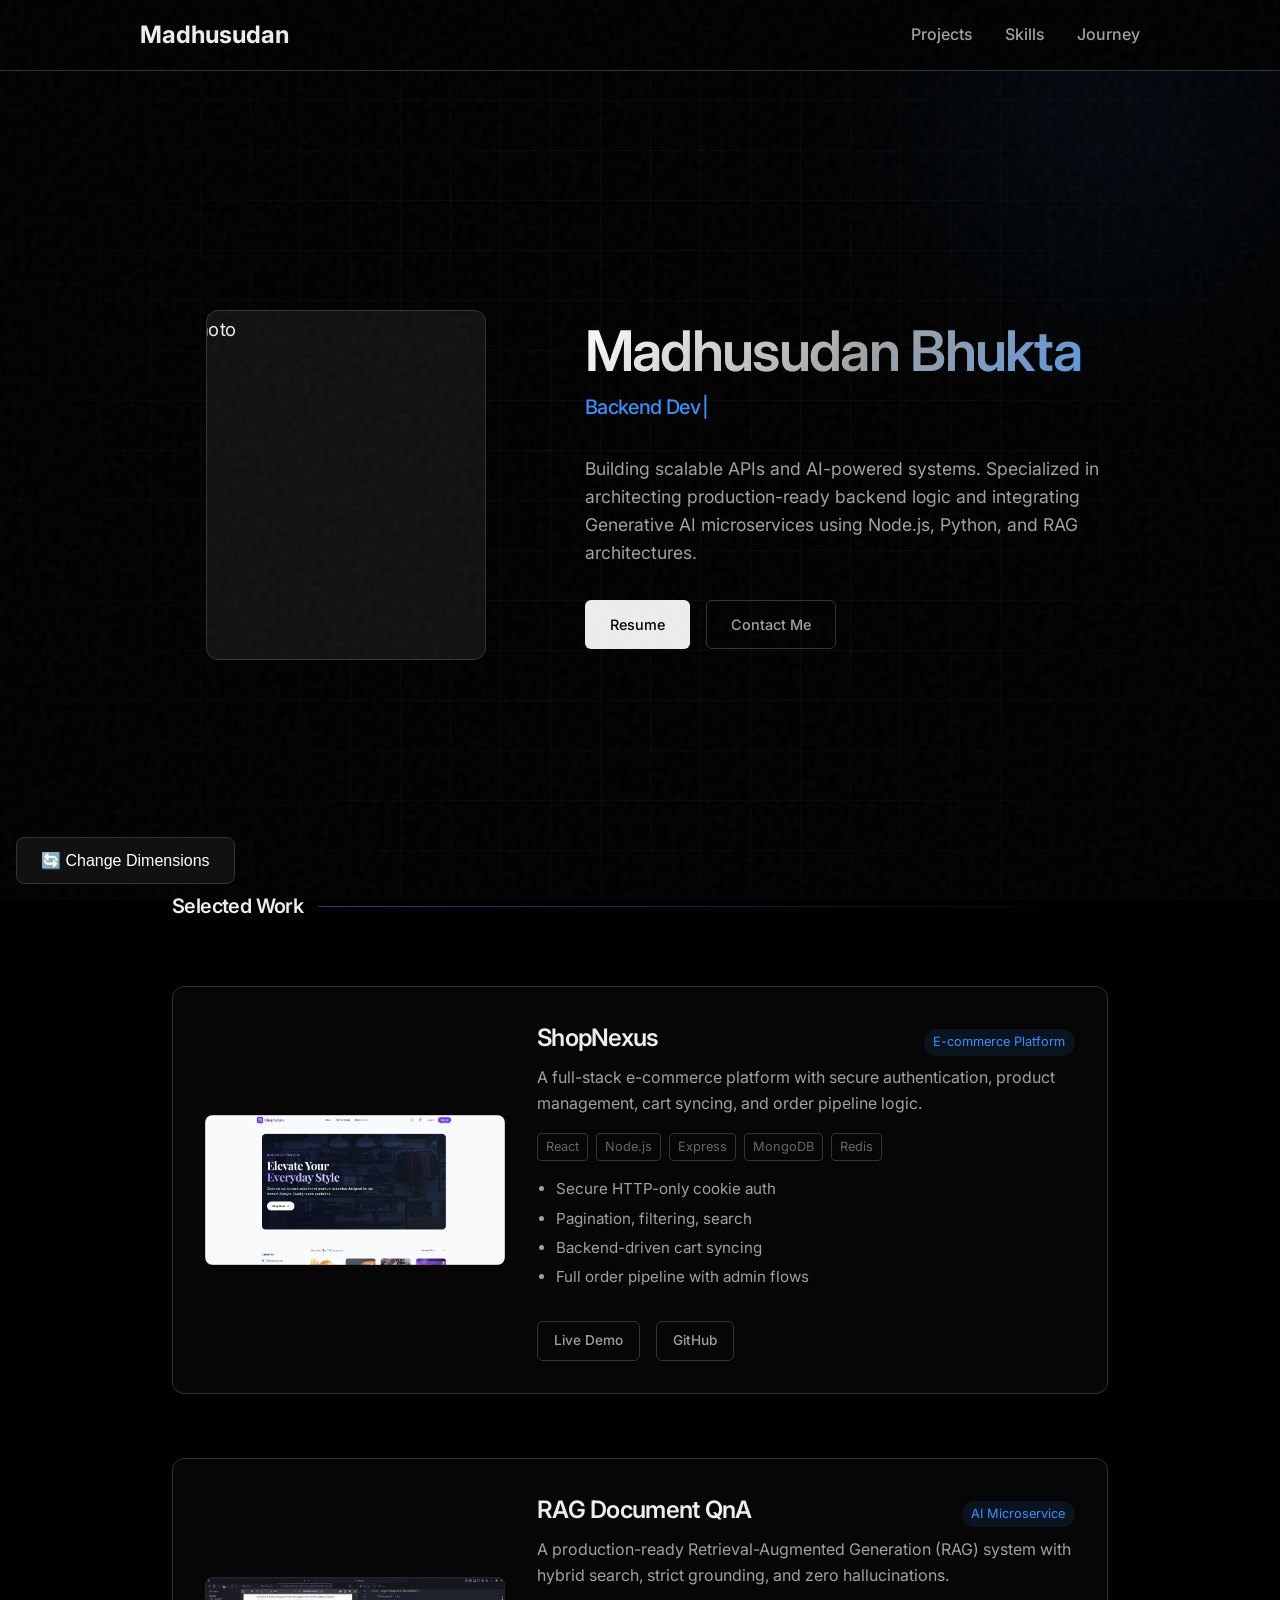
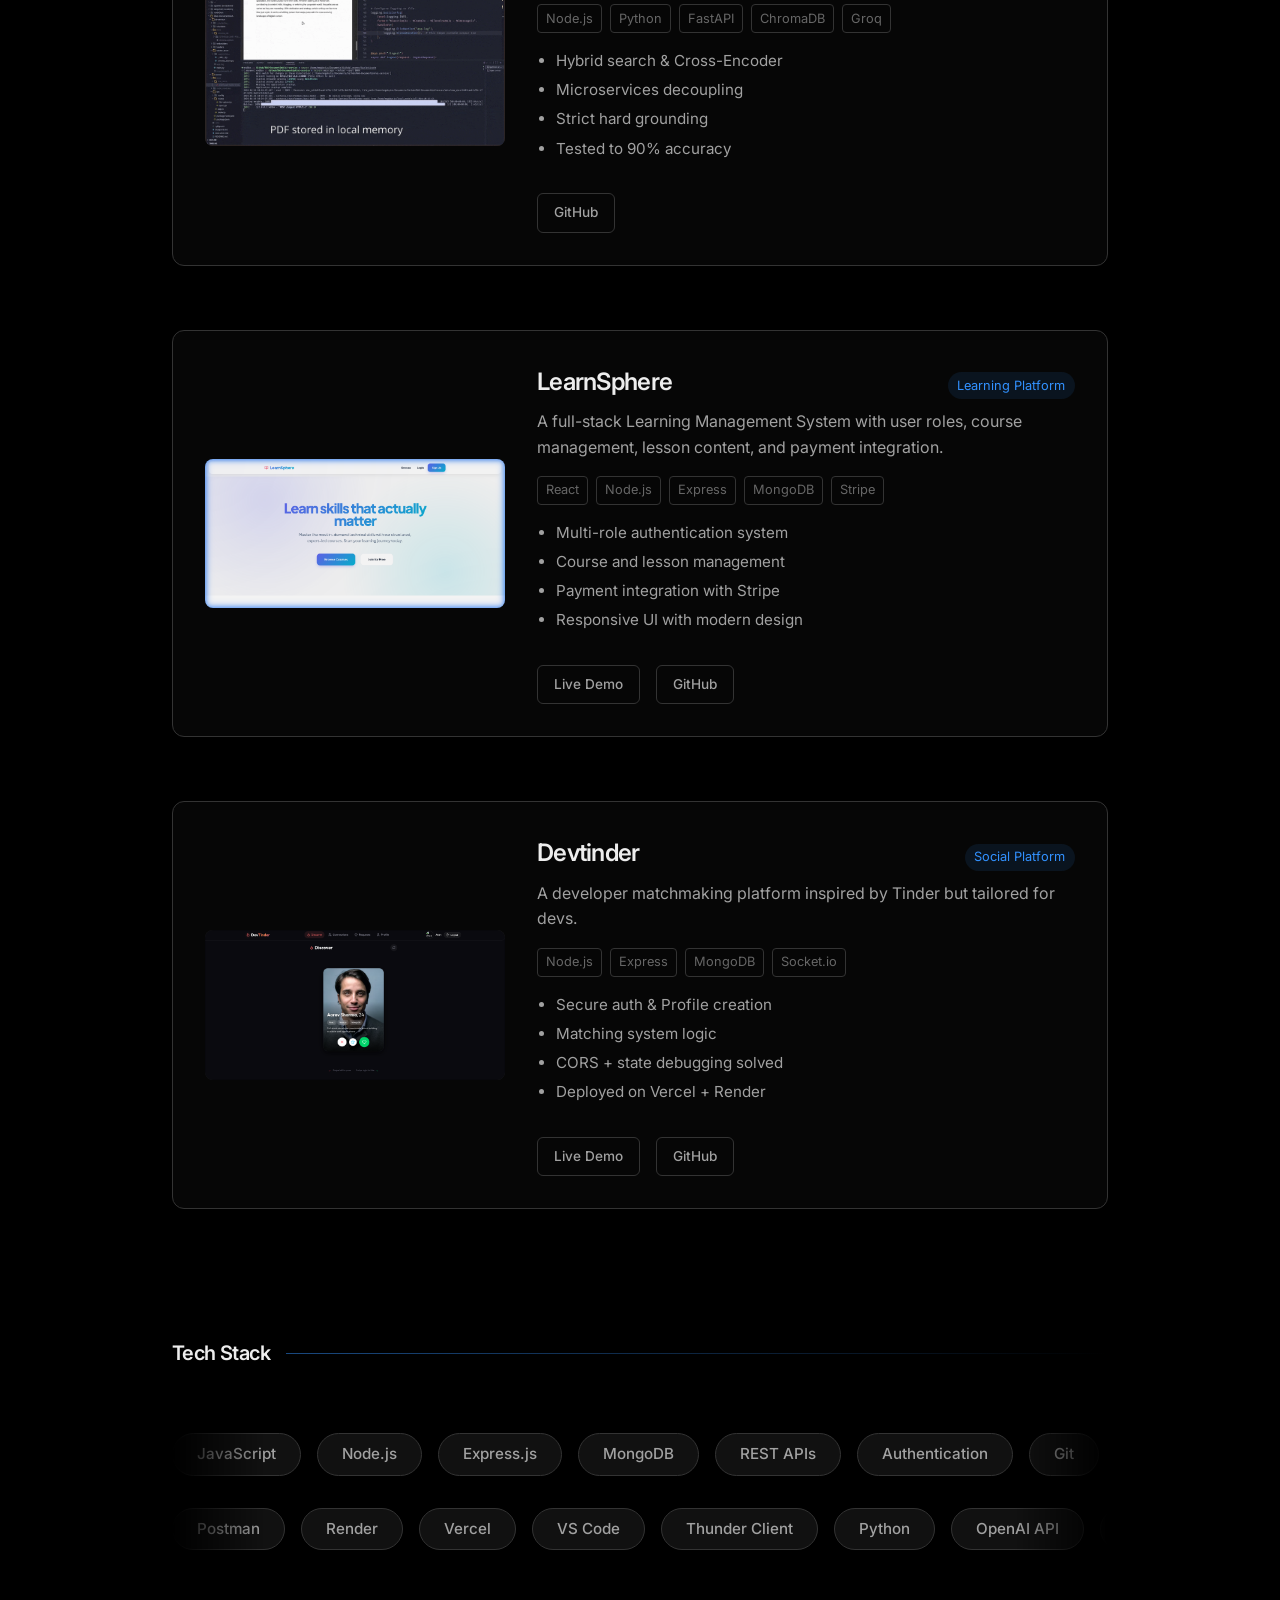
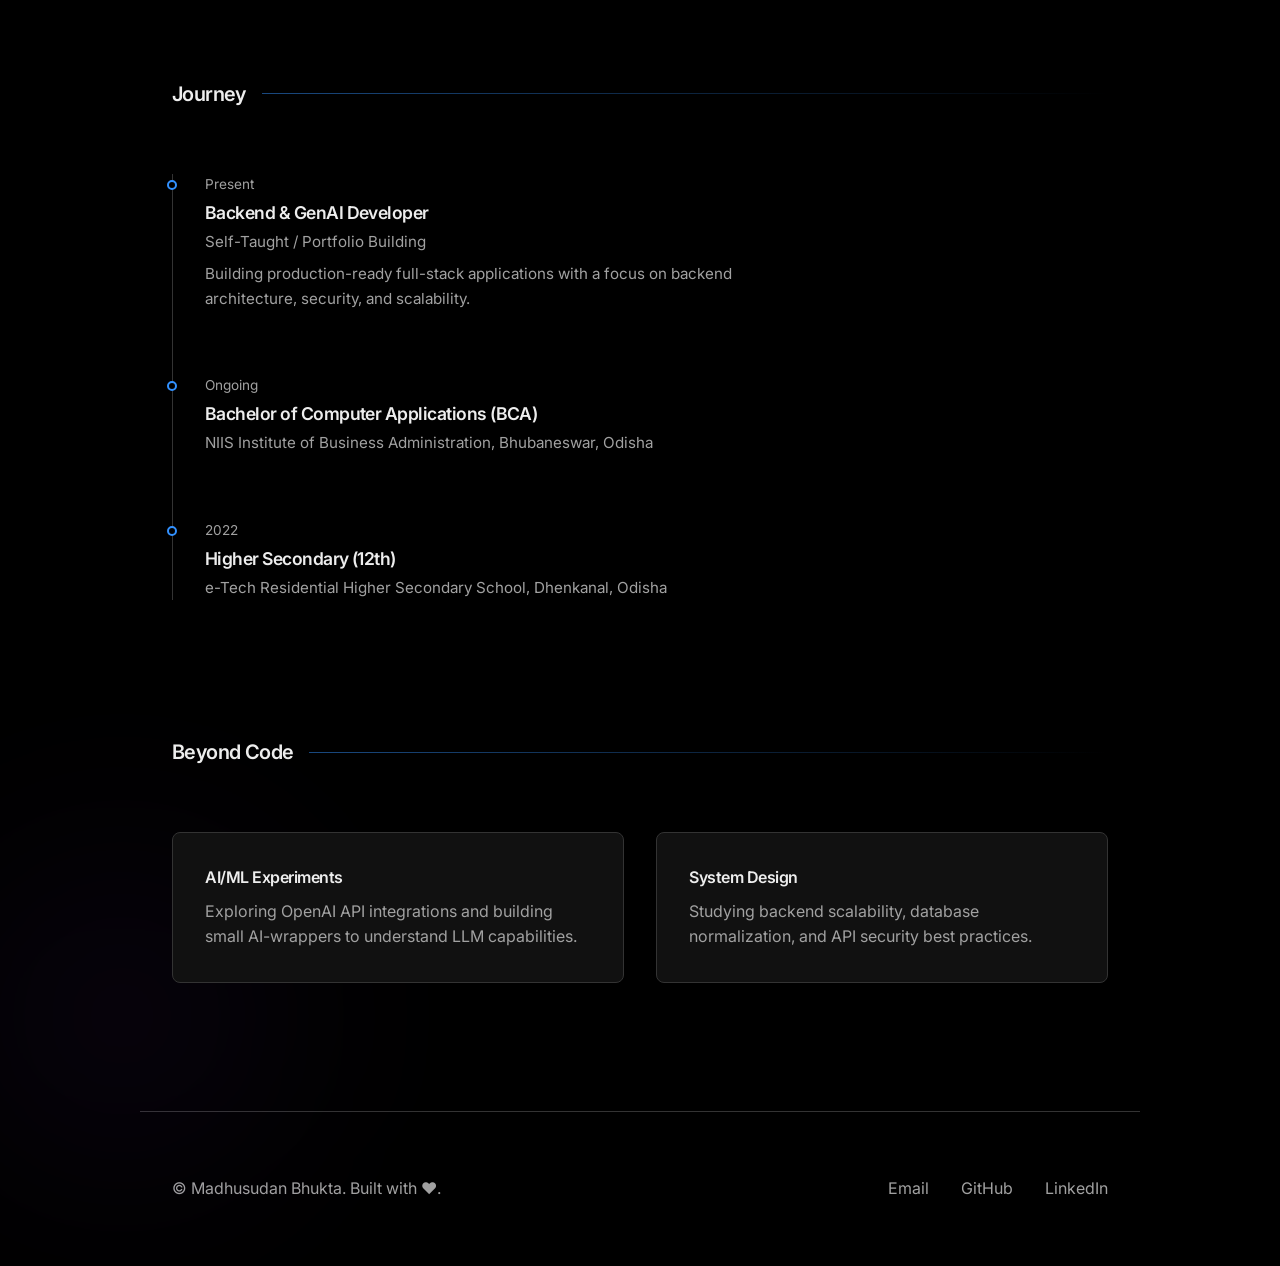
==== commit 65259834: "feat: replace sketchbook aesthetic with modern Three.js background animation and updated professiona" ====
--- a/index.html
+++ b/index.html
@@ -17,6 +17,9 @@
     />
   </head>
   <body>
+    <!-- Three.js Canvas Background -->
+    <canvas id="three-canvas"></canvas>
+    
     <div class="noise-overlay"></div>
     <div class="scroll-progress-container">
       <div class="scroll-progress-bar" id="scroll-progress"></div>
@@ -59,7 +62,7 @@
           </p>
 
           <div class="hero-actions">
-            <a href="./assets/madhusudan_resume.pdf" class="btn btn-primary"
+            <a href="./assets/madhusudan-bhukta-resume.pdf" class="btn btn-primary"
               >Resume</a
             >
             <a
@@ -394,6 +397,221 @@
       </div>
     </footer>
 
+    <!-- Three.js dependencies -->
+    <script src="https://cdnjs.cloudflare.com/ajax/libs/three.js/r134/three.min.js"></script>
+    <script src="three-bg.js"></script>
     <script src="script.js"></script>
+  
+
+    
+
+
+    
+        
+  
+
+    
+
+
+    
+    
+  
+
+    
+
+
+    
+    
+  
+
+    
+
+
+    
+    
+  
+
+    
+
+
+    
+    
+  
+
+    
+
+
+    
+    
+  
+
+    
+
+
+    
+    
+  
+
+    
+
+
+    
+    
+  
+
+    
+
+
+    
+    
+  
+
+    
+
+
+    
+    
+  
+
+    
+
+
+    
+    
+  
+
+    
+
+
+    
+    
+  
+
+    
+
+
+    
+    
+  
+
+    
+
+
+    
+    
+  
+
+    
+
+
+    
+    
+  
+
+    
+
+
+    
+    
+  
+
+    
+
+
+    
+    
+  
+
+    
+
+
+    
+    
+  
+
+    <!-- Theme Switcher & CSS injected via script -->
+    <style>
+      .theme-switcher {
+        position: fixed;
+        bottom: 1rem;
+        left: 1rem;
+        z-index: 9999;
+        font-family: 'Inter', sans-serif;
+      }
+      .switcher-toggle {
+        background: #111;
+        color: #fff;
+        border: 1px solid #333;
+        padding: 0.8rem 1.5rem;
+        font-size: 1rem;
+        border-radius: 8px;
+        cursor: pointer;
+        transition: all 0.2s;
+      }
+      .switcher-toggle:hover {
+        background: #333;
+      }
+      .switcher-menu {
+        position: absolute;
+        bottom: calc(100% + 0.5rem);
+        left: 0;
+        background: #111;
+        border: 1px solid #333;
+        border-radius: 8px;
+        padding: 1rem;
+        display: flex;
+        flex-direction: column;
+        gap: 0.5rem;
+        min-width: 250px;
+        opacity: 0;
+        pointer-events: none;
+        transform: translateY(10px);
+        transition: all 0.3s;
+      }
+      .switcher-menu::after {
+        content: '';
+        position: absolute;
+        top: 100%;
+        left: 0;
+        width: 100%;
+        height: 1rem;
+        background: transparent;
+      }
+      .theme-switcher:hover .switcher-menu {
+        opacity: 1;
+        pointer-events: auto;
+        transform: translateY(0);
+      }
+      .switcher-menu a {
+        text-decoration: none;
+        color: #aaa;
+        font-size: 1rem;
+        padding: 0.5rem;
+        border-radius: 4px;
+        transition: background 0.2s;
+      }
+      .switcher-menu a:hover {
+        background: #333;
+        color: #fff;
+      }
+      .switcher-menu a.active-theme {
+        color: #fff;
+        font-weight: bold;
+        border-left: 2px solid #fff;
+      }
+    </style>
+
+
+    <div class="theme-switcher">
+      <button class="switcher-toggle">🔄 Change Dimensions</button>
+      <div class="switcher-menu">
+        <a href="./theme-3/index.html" class="">1. Paper Sketchbook</a>
+        <a href="./theme-4/index.html" class="">2. Interactive Neural Graph</a>
+        <a href="./theme-5/index.html" class="">3. The 3D Solar System</a>
+        <a href="./theme-2/index.html" class="">4. The Bento Grid UI</a>
+        <a href="#" class="active-theme">5. Legacy 3D Space</a>
+      </div>
+    </div>
+    
   </body>
 </html>
--- a/style.css
+++ b/style.css
@@ -33,8 +33,13 @@
   padding: 0;
 }
 
+html {
+  background-color: var(--bg-primary);
+  scroll-behavior: smooth;
+}
+
 body {
-  background-color: var(--bg-primary);
+  background-color: transparent;
   color: var(--text-primary);
   font-family: var(--font-sans);
   line-height: 1.6;
@@ -42,6 +47,17 @@
   overflow-x: hidden;
   position: relative;
   padding-top: 80px;
+}
+
+/* Three.js Canvas */
+#three-canvas {
+  position: fixed;
+  top: 0;
+  left: 0;
+  width: 100vw;
+  height: 100vh;
+  z-index: -2;
+  pointer-events: none;
 }
 
 /* Noise Overlay */
@@ -737,11 +753,6 @@
   transform: none;
 }
 
-/* Smooth scroll behavior */
-html {
-  scroll-behavior: smooth;
-}
-
 /* Enhanced hover animations */
 .hover-lift {
   transition: transform 0.3s cubic-bezier(0.21, 0.92, 0.27, 0.99), box-shadow 0.3s cubic-bezier(0.21, 0.92, 0.27, 0.99);
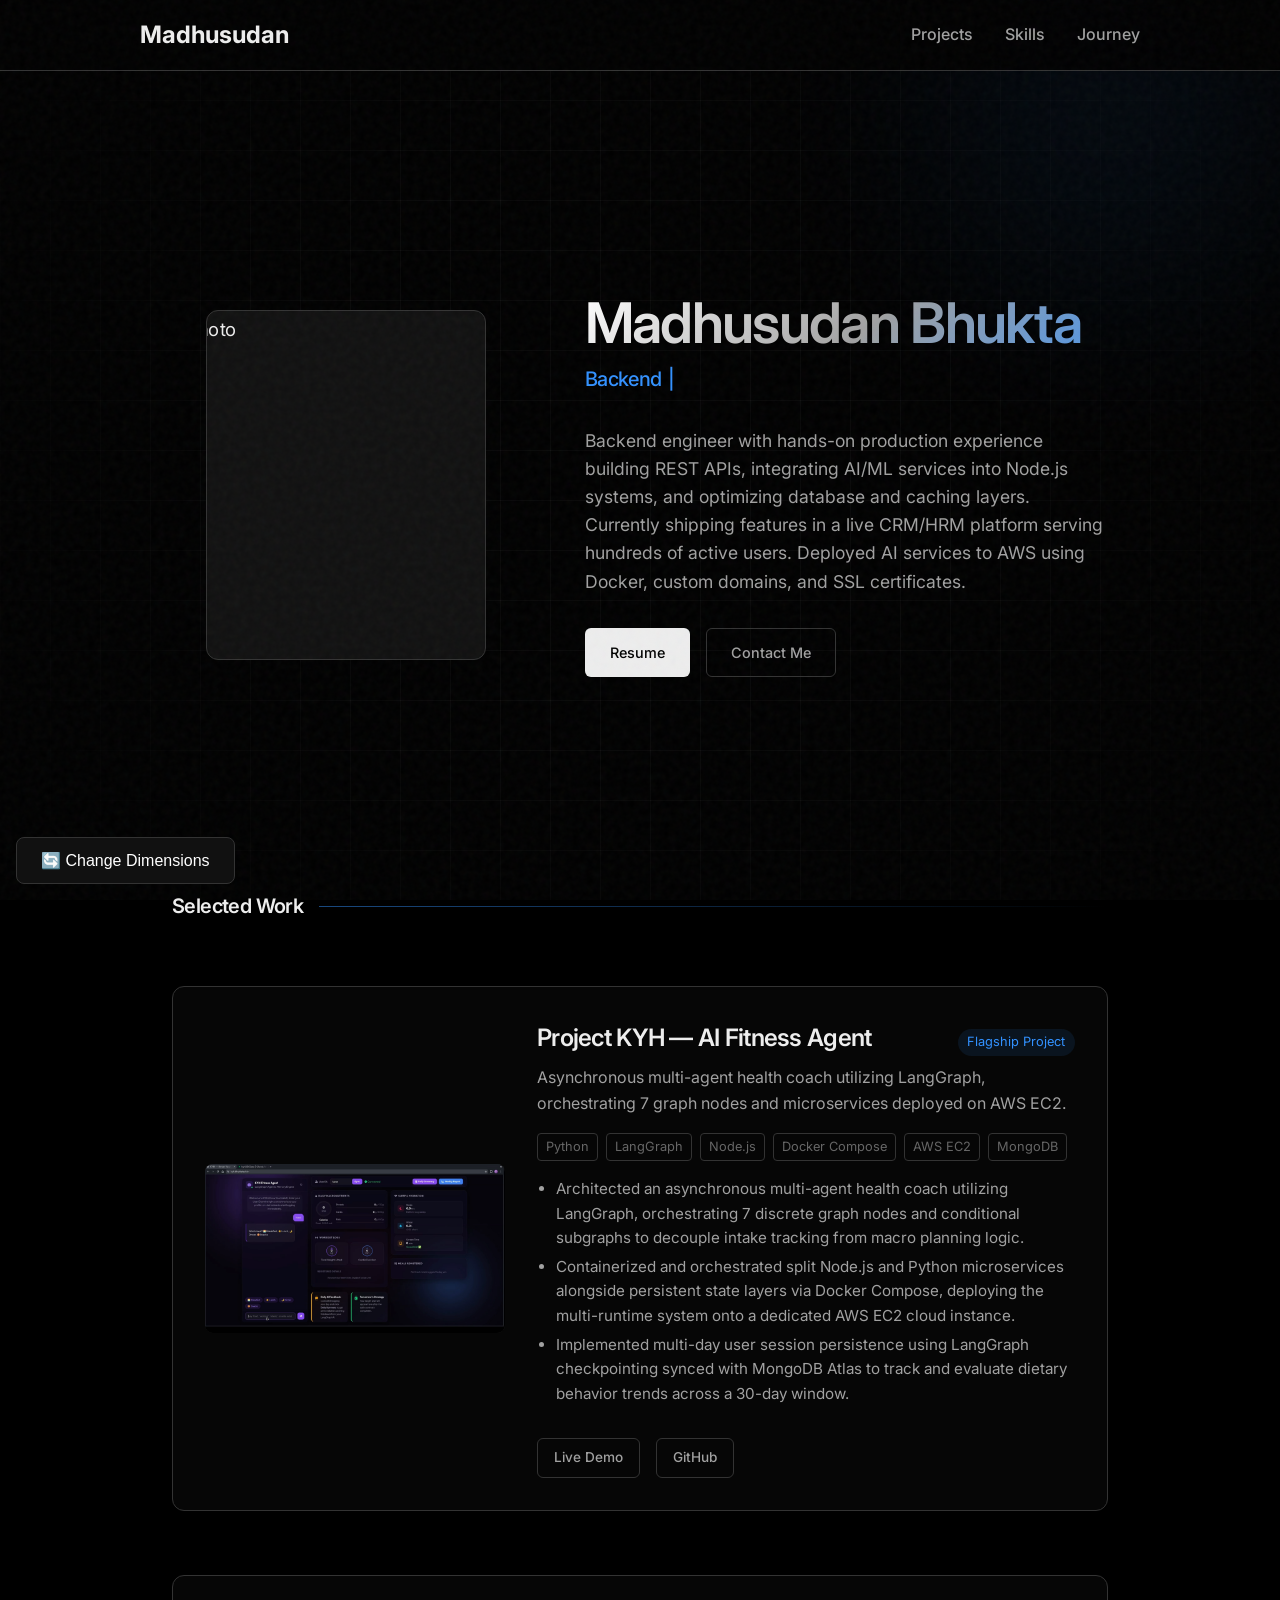
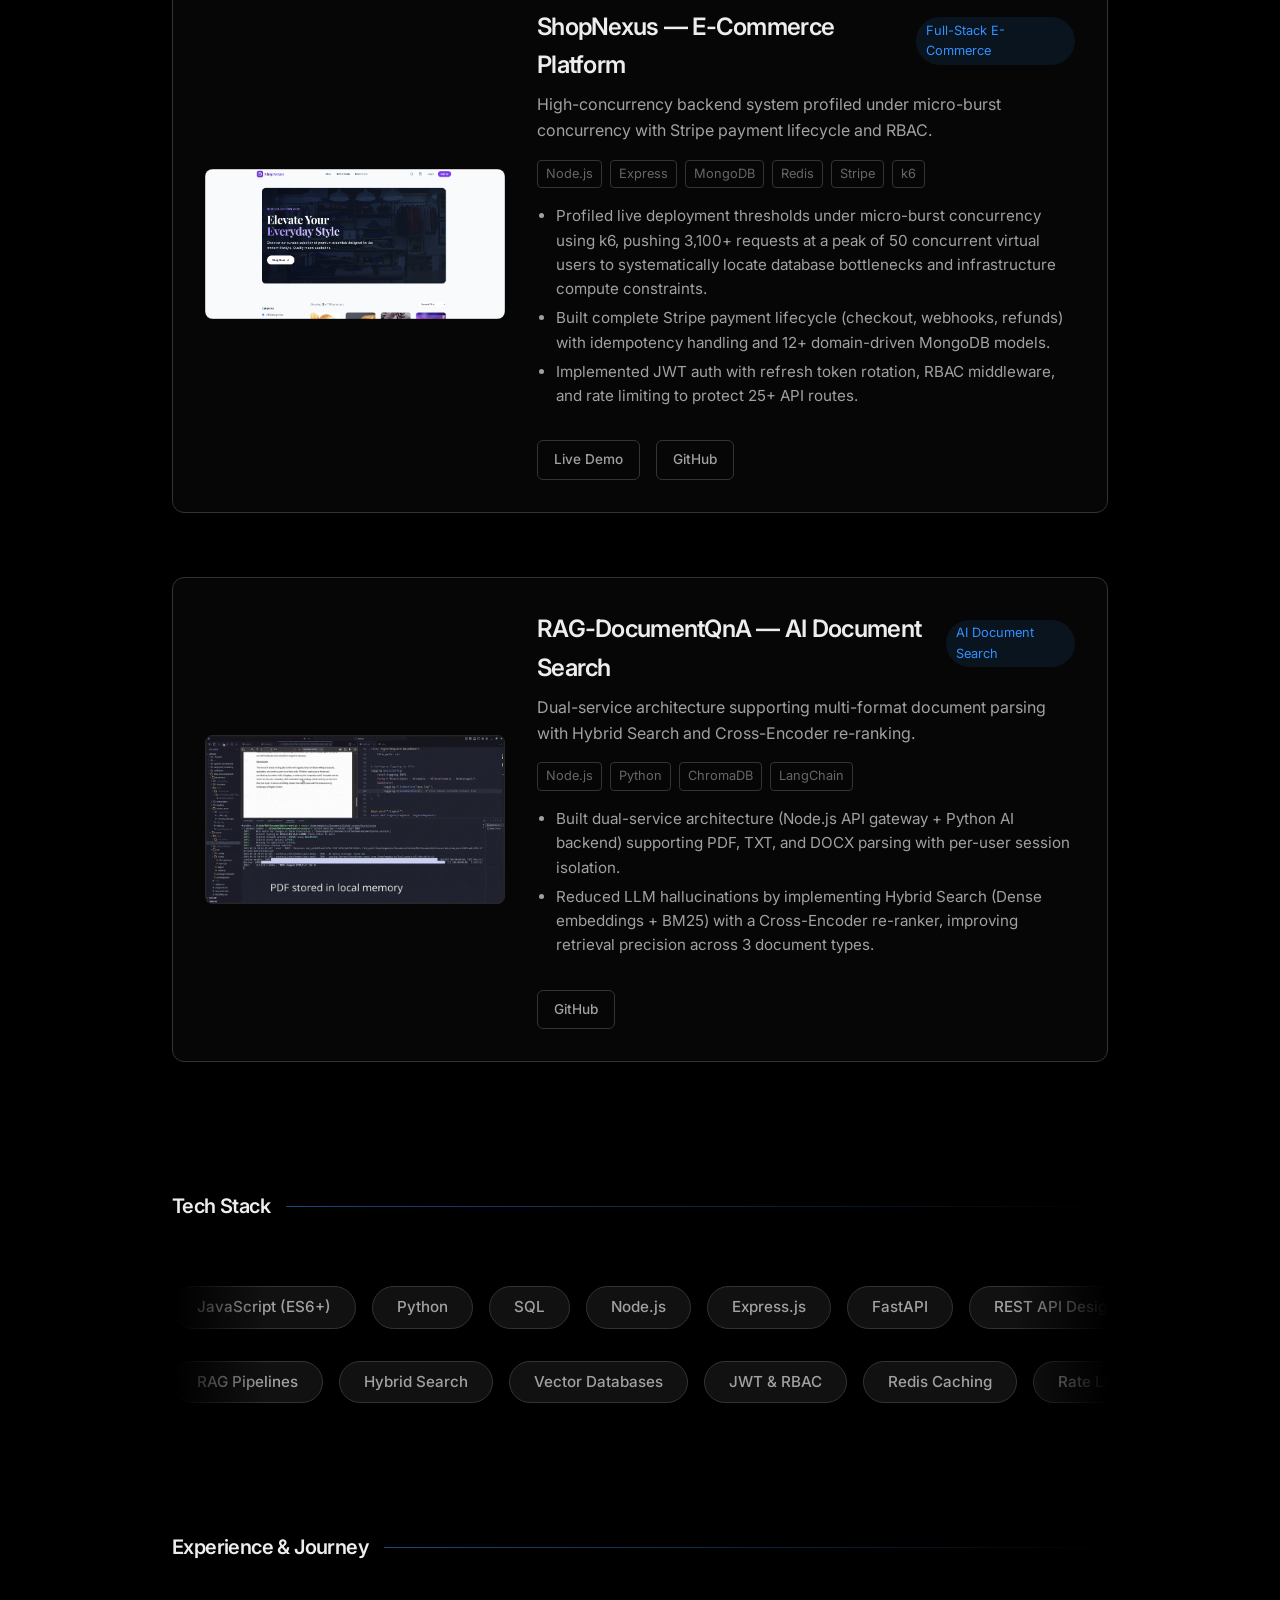
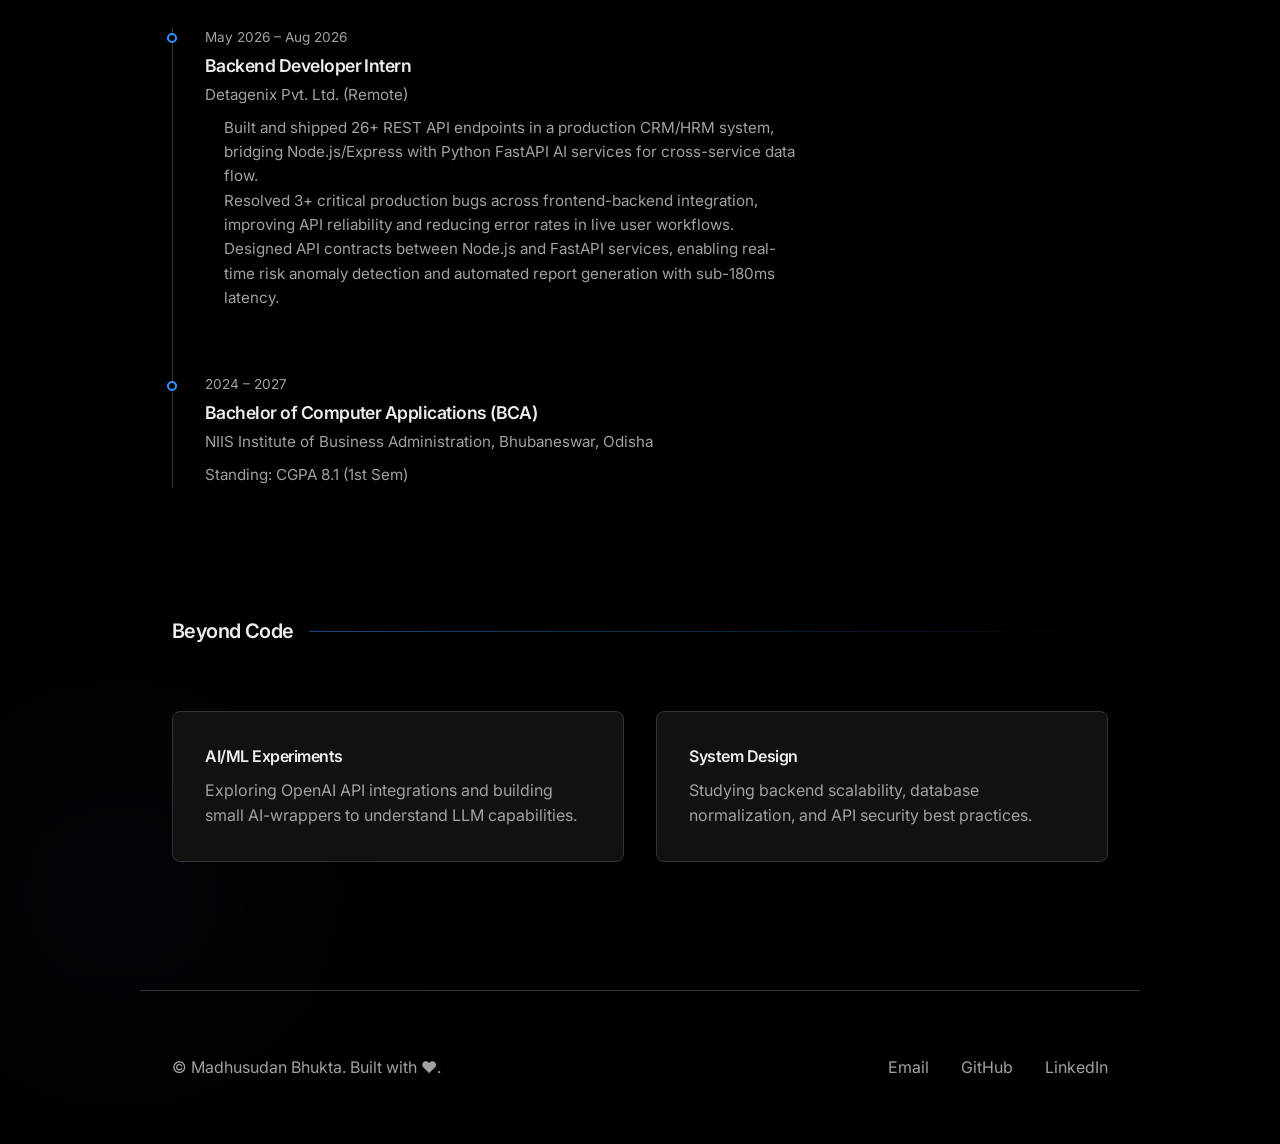
==== commit fd612df0: "refactor: update portfolio content to reflect professional experience, modernize project details, an" ====
--- a/index.html
+++ b/index.html
@@ -58,11 +58,11 @@
           <h1 class="hero-name">Madhusudan Bhukta</h1>
           <h2 class="hero-role"><span id="typewriter"></span><span class="type-cursor">|</span></h2>
           <p class="hero-subline text-secondary">
-            Building scalable APIs and AI-powered systems. Specialized in architecting production-ready backend logic and integrating Generative AI microservices using Node.js, Python, and RAG architectures.
+            Backend engineer with hands-on production experience building REST APIs, integrating AI/ML services into Node.js systems, and optimizing database and caching layers. Currently shipping features in a live CRM/HRM platform serving hundreds of active users. Deployed AI services to AWS using Docker, custom domains, and SSL certificates.
           </p>
 
           <div class="hero-actions">
-            <a href="./assets/madhusudan-bhukta-resume.pdf" class="btn btn-primary"
+            <a href="./assets/madhusudan-bhukta-resume.pdf" target="_blank" rel="noopener noreferrer" class="btn btn-primary"
               >Resume</a
             >
             <a
@@ -79,7 +79,51 @@
     <section class="container projects-section fade-in-section" id="projects">
       <h3 class="section-title">Selected Work</h3>
       <div class="projects-list">
-        <!-- Project 1 -->
+        <!-- Project 1 (FLAGSHIP) -->
+        <article class="project-card hover-lift">
+          <div class="project-preview">
+            <img
+              src="img/project-kyh-ui.png"
+              alt="Project KYH - AI Fitness Agent UI"
+              class="project-thumbnail"
+            />
+          </div>
+          <div class="project-details">
+            <div class="project-header">
+              <h4 class="project-name">Project KYH — AI Fitness Agent</h4>
+              <span class="project-tag">Flagship Project</span>
+            </div>
+            <p class="project-summary text-secondary">
+              Asynchronous multi-agent health coach utilizing LangGraph, orchestrating 7 graph nodes and microservices deployed on AWS EC2.
+            </p>
+            <div class="project-tech">
+              <span>Python</span><span>LangGraph</span><span>Node.js</span><span>Docker Compose</span><span>AWS EC2</span><span>MongoDB</span>
+            </div>
+            <ul class="project-outcomes text-secondary">
+              <li>Architected an asynchronous multi-agent health coach utilizing LangGraph, orchestrating 7 discrete graph nodes and conditional subgraphs to decouple intake tracking from macro planning logic.</li>
+              <li>Containerized and orchestrated split Node.js and Python microservices alongside persistent state layers via Docker Compose, deploying the multi-runtime system onto a dedicated AWS EC2 cloud instance.</li>
+              <li>Implemented multi-day user session persistence using LangGraph checkpointing synced with MongoDB Atlas to track and evaluate dietary behavior trends across a 30-day window.</li>
+            </ul>
+            <div class="project-links">
+              <a
+                href="https://kyh.bhuktatech.in/"
+                target="_blank"
+                rel="noopener noreferrer"
+                class="btn btn-secondary btn-sm"
+                >Live Demo</a
+              >
+              <a
+                href="https://github.com/megabytis/project-kyh"
+                target="_blank"
+                rel="noopener noreferrer"
+                class="btn btn-secondary btn-sm"
+                >GitHub</a
+              >
+            </div>
+          </div>
+        </article>
+
+        <!-- Project 2 -->
         <article class="project-card hover-lift">
           <div class="project-preview">
             <img
@@ -90,33 +134,32 @@
           </div>
           <div class="project-details">
             <div class="project-header">
-              <h4 class="project-name">ShopNexus</h4>
-              <span class="project-tag">E-commerce Platform</span>
+              <h4 class="project-name">ShopNexus — E-Commerce Platform</h4>
+              <span class="project-tag">Full-Stack E-Commerce</span>
             </div>
             <p class="project-summary text-secondary">
-              A full-stack e-commerce platform with secure authentication,
-              product management, cart syncing, and order pipeline logic.
+              High-concurrency backend system profiled under micro-burst concurrency with Stripe payment lifecycle and RBAC.
             </p>
             <div class="project-tech">
-              <span>React</span><span>Node.js</span><span>Express</span
-              ><span>MongoDB</span><span>Redis</span>
+              <span>Node.js</span><span>Express</span><span>MongoDB</span><span>Redis</span><span>Stripe</span><span>k6</span>
             </div>
             <ul class="project-outcomes text-secondary">
-              <li>Secure HTTP-only cookie auth</li>
-              <li>Pagination, filtering, search</li>
-              <li>Backend-driven cart syncing</li>
-              <li>Full order pipeline with admin flows</li>
+              <li>Profiled live deployment thresholds under micro-burst concurrency using k6, pushing 3,100+ requests at a peak of 50 concurrent virtual users to systematically locate database bottlenecks and infrastructure compute constraints.</li>
+              <li>Built complete Stripe payment lifecycle (checkout, webhooks, refunds) with idempotency handling and 12+ domain-driven MongoDB models.</li>
+              <li>Implemented JWT auth with refresh token rotation, RBAC middleware, and rate limiting to protect 25+ API routes.</li>
             </ul>
             <div class="project-links">
               <a
-                href="https://shop-nexus-beta.vercel.app/"
+                href="https://shop-nexus-beta.vercel.app"
                 target="_blank"
+                rel="noopener noreferrer"
                 class="btn btn-secondary btn-sm"
                 >Live Demo</a
               >
               <a
-                href="https://github.com/megabytis/ShopNexus"
+                href="https://github.com/megabytis/shopnexus"
                 target="_blank"
+                rel="noopener noreferrer"
                 class="btn btn-secondary btn-sm"
                 >GitHub</a
               >
@@ -124,7 +167,7 @@
           </div>
         </article>
 
-        <!-- Project 2 -->
+        <!-- Project 3 -->
         <article class="project-card hover-lift">
           <div class="project-preview">
             <img
@@ -135,212 +178,122 @@
           </div>
           <div class="project-details">
             <div class="project-header">
-              <h4 class="project-name">RAG Document QnA</h4>
-              <span class="project-tag">AI Microservice</span>
+              <h4 class="project-name">RAG-DocumentQnA — AI Document Search</h4>
+              <span class="project-tag">AI Document Search</span>
             </div>
             <p class="project-summary text-secondary">
-              A production-ready Retrieval-Augmented Generation (RAG) system
-              with hybrid search, strict grounding, and zero hallucinations.
+              Dual-service architecture supporting multi-format document parsing with Hybrid Search and Cross-Encoder re-ranking.
             </p>
             <div class="project-tech">
-              <span>Node.js</span><span>Python</span><span>FastAPI</span
-              ><span>ChromaDB</span><span>Groq</span>
+              <span>Node.js</span><span>Python</span><span>ChromaDB</span><span>LangChain</span>
             </div>
             <ul class="project-outcomes text-secondary">
-              <li>Hybrid search & Cross-Encoder</li>
-              <li>Microservices decoupling</li>
-              <li>Strict hard grounding</li>
-              <li>Tested to 90% accuracy</li>
+              <li>Built dual-service architecture (Node.js API gateway + Python AI backend) supporting PDF, TXT, and DOCX parsing with per-user session isolation.</li>
+              <li>Reduced LLM hallucinations by implementing Hybrid Search (Dense embeddings + BM25) with a Cross-Encoder re-ranker, improving retrieval precision across 3 document types.</li>
             </ul>
             <div class="project-links">
               <a
                 href="https://github.com/megabytis/RAG-DocumentQnA"
                 target="_blank"
+                rel="noopener noreferrer"
                 class="btn btn-secondary btn-sm"
                 >GitHub</a
               >
             </div>
           </div>
         </article>
-
-        <!-- Project 3 -->
-        <article class="project-card hover-lift">
-          <div class="project-preview">
-            <img
-              src="img/learnsphere-ui.png"
-              alt="LearnSphere Learning Management System UI"
-              class="project-thumbnail"
-            />
-          </div>
-          <div class="project-details">
-            <div class="project-header">
-              <h4 class="project-name">LearnSphere</h4>
-              <span class="project-tag">Learning Platform</span>
-            </div>
-            <p class="project-summary text-secondary">
-              A full-stack Learning Management System with user roles, course
-              management, lesson content, and payment integration.
-            </p>
-            <div class="project-tech">
-              <span>React</span><span>Node.js</span><span>Express</span
-              ><span>MongoDB</span><span>Stripe</span>
-            </div>
-            <ul class="project-outcomes text-secondary">
-              <li>Multi-role authentication system</li>
-              <li>Course and lesson management</li>
-              <li>Payment integration with Stripe</li>
-              <li>Responsive UI with modern design</li>
-            </ul>
-            <div class="project-links">
-              <a
-                href="https://learn-sphere-neon.vercel.app/"
-                target="_blank"
-                class="btn btn-secondary btn-sm"
-                >Live Demo</a
-              >
-              <a
-                href="https://github.com/megabytis/LearnSphere"
-                target="_blank"
-                class="btn btn-secondary btn-sm"
-                >GitHub</a
-              >
-            </div>
-          </div>
-        </article>
-
-        <!-- Project 4 -->
-        <article class="project-card hover-lift">
-          <div class="project-preview">
-            <img
-              src="img/devtinder-ui.png"
-              alt="Devtinder Developer Matching Platform UI"
-              class="project-thumbnail"
-            />
-          </div>
-          <div class="project-details">
-            <div class="project-header">
-              <h4 class="project-name">Devtinder</h4>
-              <span class="project-tag">Social Platform</span>
-            </div>
-            <p class="project-summary text-secondary">
-              A developer matchmaking platform inspired by Tinder but tailored
-              for devs.
-            </p>
-            <div class="project-tech">
-              <span>Node.js</span><span>Express</span><span>MongoDB</span
-              ><span>Socket.io</span>
-            </div>
-            <ul class="project-outcomes text-secondary">
-              <li>Secure auth & Profile creation</li>
-              <li>Matching system logic</li>
-              <li>CORS + state debugging solved</li>
-              <li>Deployed on Vercel + Render</li>
-            </ul>
-            <div class="project-links">
-              <a
-                href="https://dev-tinder-web-app-gray.vercel.app/"
-                target="_blank"
-                class="btn btn-secondary btn-sm"
-                >Live Demo</a
-              >
-              <a
-                href="https://github.com/megabytis/devTinder-WebApp"
-                target="_blank"
-                class="btn btn-secondary btn-sm"
-                >GitHub</a
-              >
-            </div>
-          </div>
-        </article>
       </div>
     </section>
 
     <!-- Skills Section -->
-    <section class="container skills-section fade-in-section">
+    <section class="container skills-section fade-in-section" id="skills">
       <h3 class="section-title">Tech Stack</h3>
       <div class="skills-wrapper">
         <div class="skills-marquee marquee-left">
           <div class="skills-content">
-            <span class="skill-pill hover-lift">JavaScript</span>
+            <span class="skill-pill hover-lift">JavaScript (ES6+)</span>
+            <span class="skill-pill hover-lift">Python</span>
+            <span class="skill-pill hover-lift">SQL</span>
             <span class="skill-pill hover-lift">Node.js</span>
             <span class="skill-pill hover-lift">Express.js</span>
+            <span class="skill-pill hover-lift">FastAPI</span>
+            <span class="skill-pill hover-lift">REST API Design</span>
             <span class="skill-pill hover-lift">MongoDB</span>
-            <span class="skill-pill hover-lift">REST APIs</span>
-            <span class="skill-pill hover-lift">Authentication</span>
-            <span class="skill-pill hover-lift">Git</span>
-            <span class="skill-pill hover-lift">GitHub</span>
+            <span class="skill-pill hover-lift">Redis</span>
+            <span class="skill-pill hover-lift">ChromaDB</span>
             <!-- Duplicate for seamless loop -->
-            <span class="skill-pill hover-lift">JavaScript</span>
+            <span class="skill-pill hover-lift">JavaScript (ES6+)</span>
+            <span class="skill-pill hover-lift">Python</span>
+            <span class="skill-pill hover-lift">SQL</span>
             <span class="skill-pill hover-lift">Node.js</span>
             <span class="skill-pill hover-lift">Express.js</span>
+            <span class="skill-pill hover-lift">FastAPI</span>
+            <span class="skill-pill hover-lift">REST API Design</span>
             <span class="skill-pill hover-lift">MongoDB</span>
-            <span class="skill-pill hover-lift">REST APIs</span>
-            <span class="skill-pill hover-lift">Authentication</span>
-            <span class="skill-pill hover-lift">Git</span>
-            <span class="skill-pill hover-lift">GitHub</span>
+            <span class="skill-pill hover-lift">Redis</span>
+            <span class="skill-pill hover-lift">ChromaDB</span>
           </div>
         </div>
         <div class="skills-marquee marquee-right">
           <div class="skills-content">
-            <span class="skill-pill hover-lift">Postman</span>
-            <span class="skill-pill hover-lift">Render</span>
-            <span class="skill-pill hover-lift">Vercel</span>
-            <span class="skill-pill hover-lift">VS Code</span>
-            <span class="skill-pill hover-lift">Thunder Client</span>
-            <span class="skill-pill hover-lift">Python</span>
-            <span class="skill-pill hover-lift">OpenAI API</span>
-            <span class="skill-pill hover-lift">Debugging</span>
+            <span class="skill-pill hover-lift">RAG Pipelines</span>
+            <span class="skill-pill hover-lift">Hybrid Search</span>
+            <span class="skill-pill hover-lift">Vector Databases</span>
+            <span class="skill-pill hover-lift">JWT & RBAC</span>
+            <span class="skill-pill hover-lift">Redis Caching</span>
+            <span class="skill-pill hover-lift">Rate Limiting</span>
+            <span class="skill-pill hover-lift">AWS (EC2)</span>
+            <span class="skill-pill hover-lift">Docker & Compose</span>
+            <span class="skill-pill hover-lift">Nginx & SSL</span>
+            <span class="skill-pill hover-lift">Git & Vercel</span>
             <!-- Duplicate for seamless loop -->
-            <span class="skill-pill hover-lift">Postman</span>
-            <span class="skill-pill hover-lift">Render</span>
-            <span class="skill-pill hover-lift">Vercel</span>
-            <span class="skill-pill hover-lift">VS Code</span>
-            <span class="skill-pill hover-lift">Thunder Client</span>
-            <span class="skill-pill hover-lift">Python</span>
-            <span class="skill-pill hover-lift">OpenAI API</span>
-            <span class="skill-pill hover-lift">Debugging</span>
+            <span class="skill-pill hover-lift">RAG Pipelines</span>
+            <span class="skill-pill hover-lift">Hybrid Search</span>
+            <span class="skill-pill hover-lift">Vector Databases</span>
+            <span class="skill-pill hover-lift">JWT & RBAC</span>
+            <span class="skill-pill hover-lift">Redis Caching</span>
+            <span class="skill-pill hover-lift">Rate Limiting</span>
+            <span class="skill-pill hover-lift">AWS (EC2)</span>
+            <span class="skill-pill hover-lift">Docker & Compose</span>
+            <span class="skill-pill hover-lift">Nginx & SSL</span>
+            <span class="skill-pill hover-lift">Git & Vercel</span>
           </div>
         </div>
       </div>
     </section>
 
-    <!-- Timeline Section -->
-    <section class="container timeline-section fade-in-section">
-      <h3 class="section-title">Journey</h3>
+    <!-- Timeline & Experience Section -->
+    <section class="container timeline-section fade-in-section" id="timeline">
+      <h3 class="section-title">Experience & Journey</h3>
       <div class="timeline">
         <div class="timeline-item">
           <div class="timeline-marker"></div>
           <div class="timeline-content">
-            <span class="timeline-date text-secondary">Present</span>
-            <h4 class="timeline-role">Backend & GenAI Developer</h4>
+            <span class="timeline-date text-secondary">May 2026 – Aug 2026</span>
+            <h4 class="timeline-role">Backend Developer Intern</h4>
             <p class="timeline-place text-secondary">
-              Self-Taught / Portfolio Building
+              Detagenix Pvt. Ltd. (Remote)
             </p>
-            <p class="timeline-desc text-secondary">
-              Building production-ready full-stack applications with a focus on
-              backend architecture, security, and scalability.
-            </p>
-          </div>
-        </div>
+            <ul class="timeline-desc text-secondary" style="padding-left: 1.2rem; margin-top: 0.5rem;">
+              <li>Built and shipped 26+ REST API endpoints in a production CRM/HRM system, bridging Node.js/Express with Python FastAPI AI services for cross-service data flow.</li>
+              <li>Resolved 3+ critical production bugs across frontend-backend integration, improving API reliability and reducing error rates in live user workflows.</li>
+              <li>Designed API contracts between Node.js and FastAPI services, enabling real-time risk anomaly detection and automated report generation with sub-180ms latency.</li>
+            </ul>
+          </div>
+        </div>
+
         <div class="timeline-item">
           <div class="timeline-marker"></div>
           <div class="timeline-content">
-            <span class="timeline-date text-secondary">Ongoing</span>
+            <span class="timeline-date text-secondary">2024 – 2027</span>
             <h4 class="timeline-role">
               Bachelor of Computer Applications (BCA)
             </h4>
             <p class="timeline-place text-secondary">
               NIIS Institute of Business Administration, Bhubaneswar, Odisha
             </p>
-          </div>
-        </div>
-        <div class="timeline-item">
-          <div class="timeline-marker"></div>
-          <div class="timeline-content">
-            <span class="timeline-date text-secondary">2022</span>
-            <h4 class="timeline-role">Higher Secondary (12th)</h4>
-            <p class="timeline-place text-secondary">
-              e-Tech Residential Higher Secondary School, Dhenkanal, Odisha
+            <p class="timeline-desc text-secondary">
+              Standing: CGPA 8.1 (1st Sem)
             </p>
           </div>
         </div>
@@ -529,6 +482,20 @@
     
   
 
+    
+
+
+    
+    
+  
+
+    
+
+
+    
+    
+  
+
     <!-- Theme Switcher & CSS injected via script -->
     <style>
       .theme-switcher {
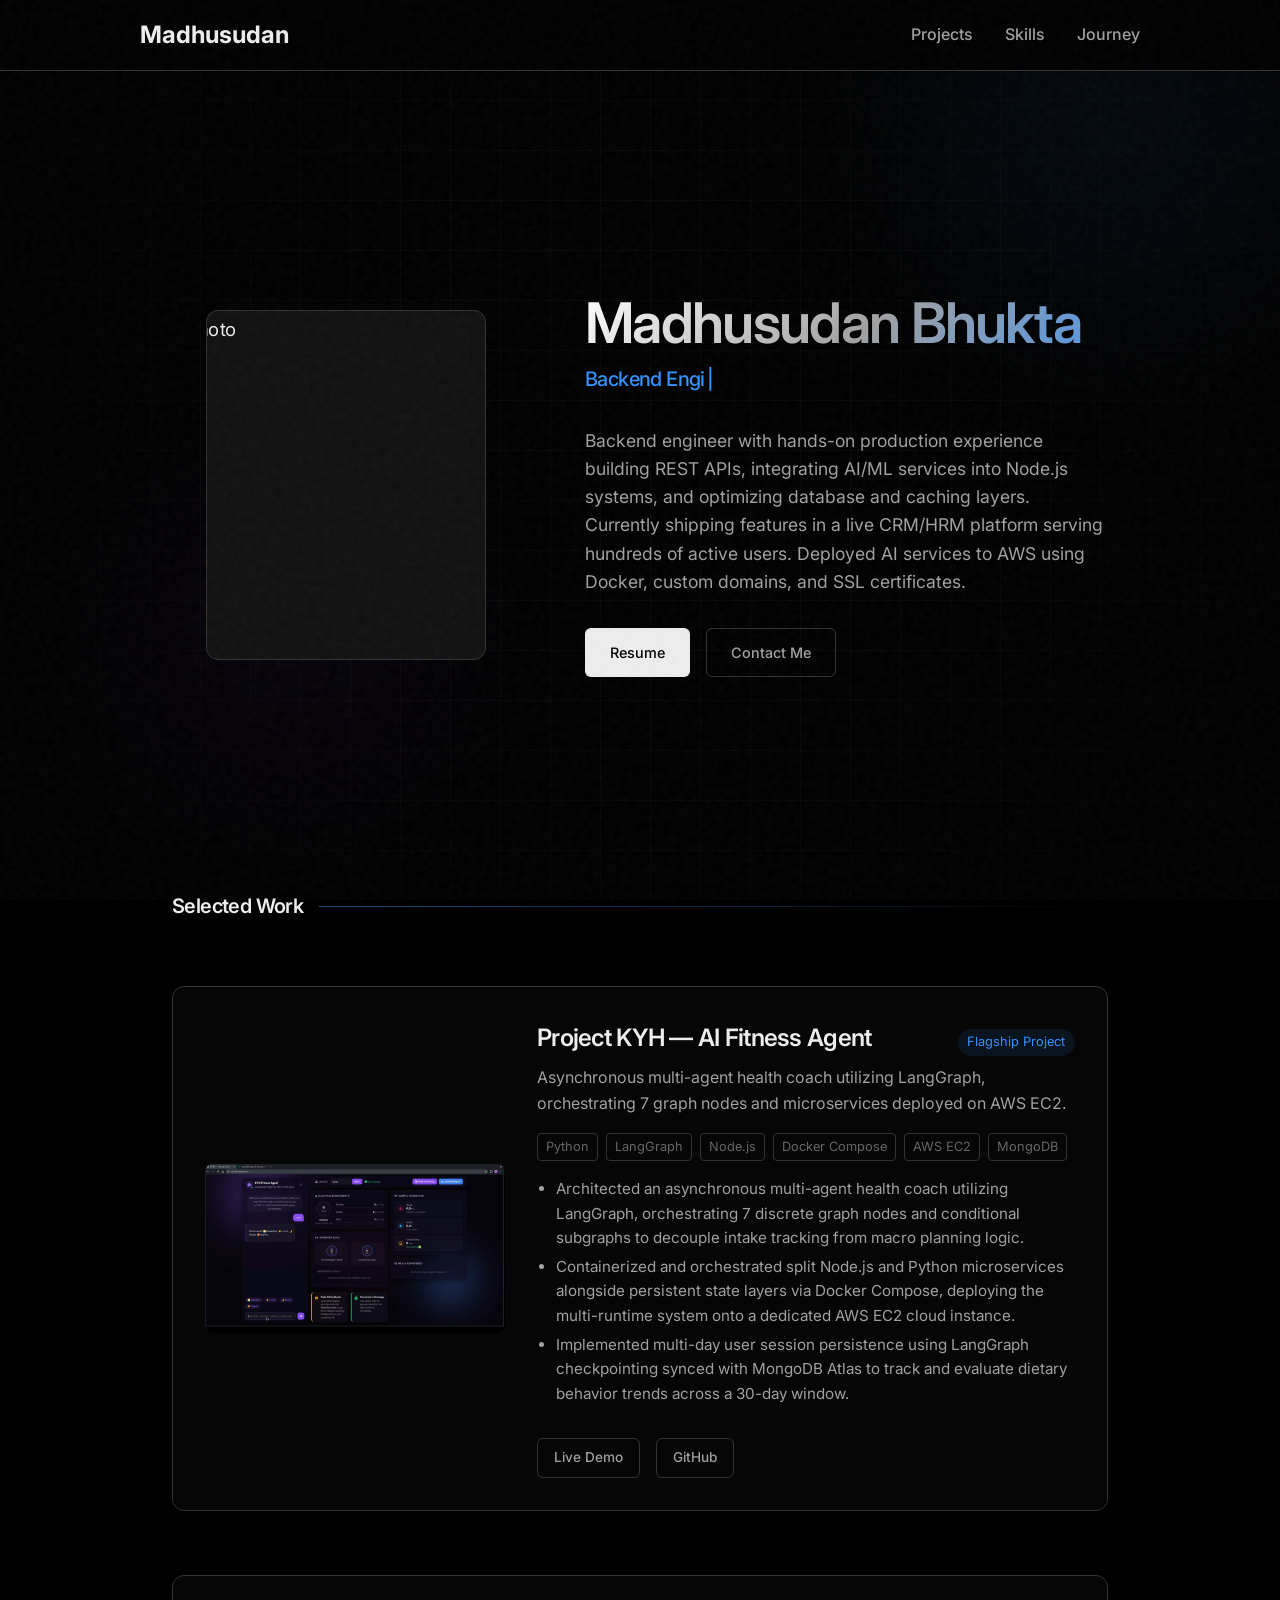
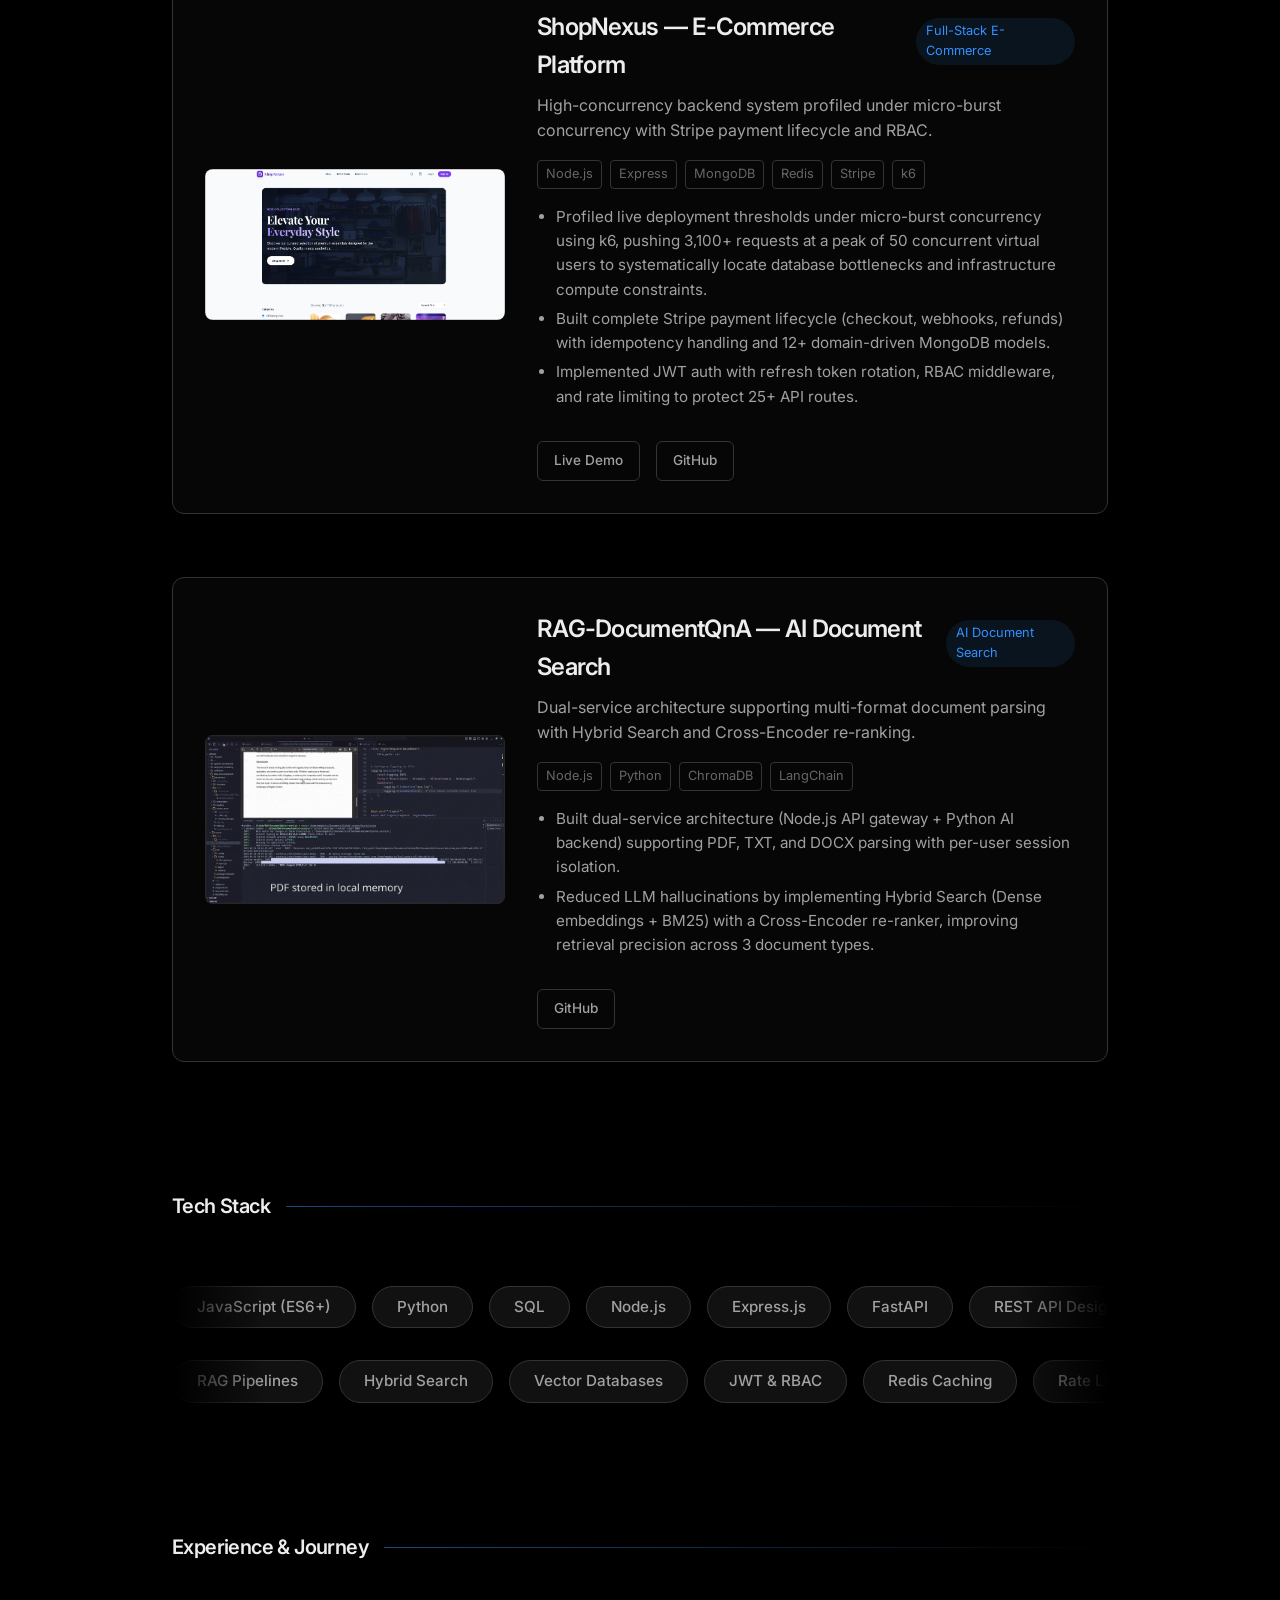
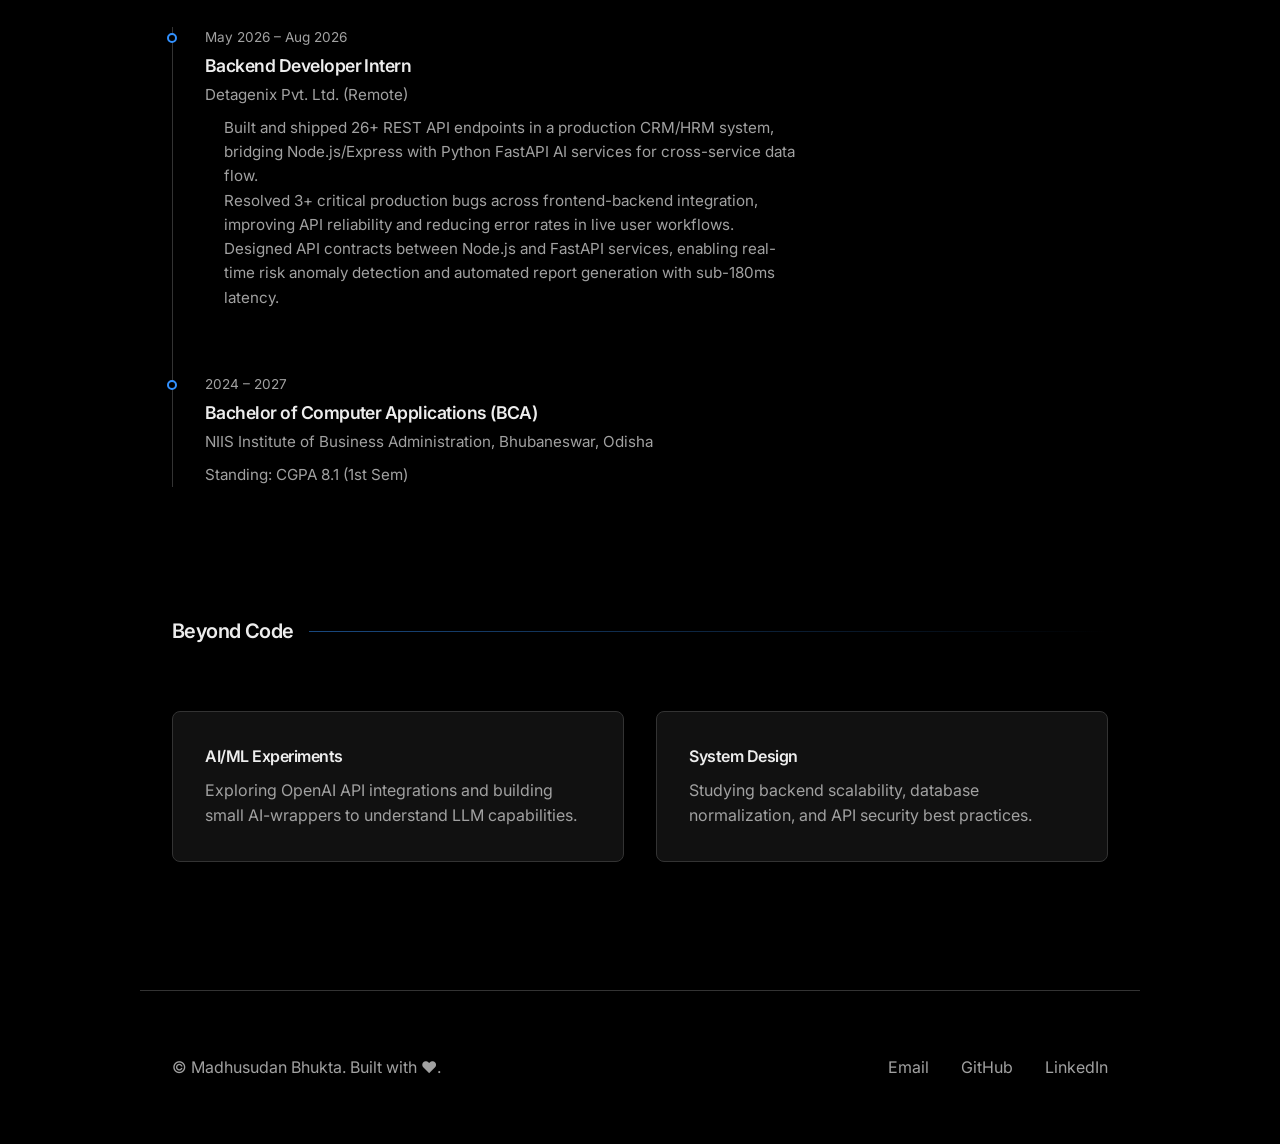
==== commit aa29c152: "refactor: consolidate portfolio into a single theme by removing all redundant theme folders and lega" ====
--- a/index.html
+++ b/index.html
@@ -55,13 +55,13 @@
           </div>
         </div>
         <div class="hero-content">
-          <h1 class="hero-name">Madhusudan Bhukta</h1>
-          <h2 class="hero-role"><span id="typewriter"></span><span class="type-cursor">|</span></h2>
-          <p class="hero-subline text-secondary">
+          <h1 class="hero-name hero-stagger">Madhusudan Bhukta</h1>
+          <h2 class="hero-role hero-stagger"><span id="typewriter"></span><span class="type-cursor">|</span></h2>
+          <p class="hero-subline text-secondary hero-stagger">
             Backend engineer with hands-on production experience building REST APIs, integrating AI/ML services into Node.js systems, and optimizing database and caching layers. Currently shipping features in a live CRM/HRM platform serving hundreds of active users. Deployed AI services to AWS using Docker, custom domains, and SSL certificates.
           </p>
 
-          <div class="hero-actions">
+          <div class="hero-actions hero-stagger">
             <a href="./assets/madhusudan-bhukta-resume.pdf" target="_blank" rel="noopener noreferrer" class="btn btn-primary"
               >Resume</a
             >
@@ -354,231 +354,5 @@
     <script src="https://cdnjs.cloudflare.com/ajax/libs/three.js/r134/three.min.js"></script>
     <script src="three-bg.js"></script>
     <script src="script.js"></script>
-  
-
-    
-
-
-    
-        
-  
-
-    
-
-
-    
-    
-  
-
-    
-
-
-    
-    
-  
-
-    
-
-
-    
-    
-  
-
-    
-
-
-    
-    
-  
-
-    
-
-
-    
-    
-  
-
-    
-
-
-    
-    
-  
-
-    
-
-
-    
-    
-  
-
-    
-
-
-    
-    
-  
-
-    
-
-
-    
-    
-  
-
-    
-
-
-    
-    
-  
-
-    
-
-
-    
-    
-  
-
-    
-
-
-    
-    
-  
-
-    
-
-
-    
-    
-  
-
-    
-
-
-    
-    
-  
-
-    
-
-
-    
-    
-  
-
-    
-
-
-    
-    
-  
-
-    
-
-
-    
-    
-  
-
-    
-
-
-    
-    
-  
-
-    
-
-
-    
-    
-  
-
-    <!-- Theme Switcher & CSS injected via script -->
-    <style>
-      .theme-switcher {
-        position: fixed;
-        bottom: 1rem;
-        left: 1rem;
-        z-index: 9999;
-        font-family: 'Inter', sans-serif;
-      }
-      .switcher-toggle {
-        background: #111;
-        color: #fff;
-        border: 1px solid #333;
-        padding: 0.8rem 1.5rem;
-        font-size: 1rem;
-        border-radius: 8px;
-        cursor: pointer;
-        transition: all 0.2s;
-      }
-      .switcher-toggle:hover {
-        background: #333;
-      }
-      .switcher-menu {
-        position: absolute;
-        bottom: calc(100% + 0.5rem);
-        left: 0;
-        background: #111;
-        border: 1px solid #333;
-        border-radius: 8px;
-        padding: 1rem;
-        display: flex;
-        flex-direction: column;
-        gap: 0.5rem;
-        min-width: 250px;
-        opacity: 0;
-        pointer-events: none;
-        transform: translateY(10px);
-        transition: all 0.3s;
-      }
-      .switcher-menu::after {
-        content: '';
-        position: absolute;
-        top: 100%;
-        left: 0;
-        width: 100%;
-        height: 1rem;
-        background: transparent;
-      }
-      .theme-switcher:hover .switcher-menu {
-        opacity: 1;
-        pointer-events: auto;
-        transform: translateY(0);
-      }
-      .switcher-menu a {
-        text-decoration: none;
-        color: #aaa;
-        font-size: 1rem;
-        padding: 0.5rem;
-        border-radius: 4px;
-        transition: background 0.2s;
-      }
-      .switcher-menu a:hover {
-        background: #333;
-        color: #fff;
-      }
-      .switcher-menu a.active-theme {
-        color: #fff;
-        font-weight: bold;
-        border-left: 2px solid #fff;
-      }
-    </style>
-
-
-    <div class="theme-switcher">
-      <button class="switcher-toggle">🔄 Change Dimensions</button>
-      <div class="switcher-menu">
-        <a href="./theme-3/index.html" class="">1. Paper Sketchbook</a>
-        <a href="./theme-4/index.html" class="">2. Interactive Neural Graph</a>
-        <a href="./theme-5/index.html" class="">3. The 3D Solar System</a>
-        <a href="./theme-2/index.html" class="">4. The Bento Grid UI</a>
-        <a href="#" class="active-theme">5. Legacy 3D Space</a>
-      </div>
-    </div>
-    
   </body>
 </html>
--- a/style.css
+++ b/style.css
@@ -443,10 +443,18 @@
   border: 1px solid var(--border-subtle);
   border-radius: 12px;
   padding: var(--space-md);
-  transition: var(--transition-smooth);
+  transition: opacity 0.6s ease-out, transform 0.6s ease-out, border-color 0.5s, box-shadow 0.3s ease;
   position: relative;
   overflow: hidden; /* For spotlight effect */
   box-shadow: 0 4px 30px rgba(0, 0, 0, 0.1);
+  opacity: 0;
+  transform: translateY(30px);
+  will-change: opacity, transform;
+}
+
+.project-card.visible {
+  opacity: 1;
+  transform: translateY(0);
 }
 
 /* Spotlight Effect Layer */
@@ -614,6 +622,10 @@
   position: relative;
 }
 
+.skills-marquee:hover .skills-content {
+  animation-play-state: paused;
+}
+
 .skills-content {
   display: flex;
   gap: var(--space-sm);
@@ -657,6 +669,14 @@
 .timeline-item {
   position: relative;
   margin-bottom: var(--space-lg);
+  opacity: 0;
+  transform: translateY(20px);
+  transition: opacity 0.6s ease-out, transform 0.6s ease-out;
+}
+
+.timeline-item.visible {
+  opacity: 1;
+  transform: translateY(0);
 }
 
 .timeline-item:last-child {
@@ -672,6 +692,23 @@
   background-color: var(--bg-primary);
   border: 2px solid var(--accent-primary);
   border-radius: 50%;
+  transition: transform 0.3s ease, box-shadow 0.3s ease;
+}
+
+.timeline-item.visible .timeline-marker {
+  animation: markerPulse 2s infinite ease-in-out;
+}
+
+@keyframes markerPulse {
+  0% {
+    box-shadow: 0 0 0 0 rgba(50, 145, 255, 0.6);
+  }
+  70% {
+    box-shadow: 0 0 0 8px rgba(50, 145, 255, 0);
+  }
+  100% {
+    box-shadow: 0 0 0 0 rgba(50, 145, 255, 0);
+  }
 }
 
 .timeline-date {
@@ -744,18 +781,36 @@
 .fade-in-section {
   opacity: 0;
   transform: translateY(30px);
-  transition: opacity 0.8s cubic-bezier(0.21, 0.92, 0.27, 0.99), transform 0.8s cubic-bezier(0.21, 0.92, 0.27, 0.99);
-  will-change: opacity, visibility;
+  transition: opacity 0.6s ease-out, transform 0.6s ease-out;
+  will-change: opacity, transform;
 }
 
 .fade-in-section.visible {
   opacity: 1;
-  transform: none;
-}
+  transform: translateY(0);
+}
+
+/* Hero Entrance Stagger */
+.hero-stagger {
+  opacity: 0;
+  transform: translateY(20px);
+  transition: opacity 0.6s ease-out, transform 0.6s ease-out;
+  will-change: opacity, transform;
+}
+
+.hero-stagger.visible {
+  opacity: 1;
+  transform: translateY(0);
+}
+
+.hero-name.hero-stagger { transition-delay: 0.1s; }
+.hero-role.hero-stagger { transition-delay: 0.22s; }
+.hero-subline.hero-stagger { transition-delay: 0.35s; }
+.hero-actions.hero-stagger { transition-delay: 0.48s; }
 
 /* Enhanced hover animations */
 .hover-lift {
-  transition: transform 0.3s cubic-bezier(0.21, 0.92, 0.27, 0.99), box-shadow 0.3s cubic-bezier(0.21, 0.92, 0.27, 0.99);
+  transition: transform 0.3s cubic-bezier(0.16, 1, 0.3, 1), box-shadow 0.3s cubic-bezier(0.16, 1, 0.3, 1);
 }
 
 .hover-lift:hover {
@@ -776,22 +831,37 @@
 /* Responsive Design */
 @media (max-width: 768px) {
   :root {
-    --space-lg: 3rem;
-    --space-xl: 5rem;
+    --space-lg: 2.5rem;
+    --space-xl: 4rem;
+  }
+
+  .hero-section {
+    min-height: auto;
+    padding-top: 1.5rem;
+    padding-bottom: 2rem;
   }
 
   .hero-grid {
     grid-template-columns: 1fr;
     text-align: center;
-    gap: var(--space-md);
+    gap: 1.25rem;
   }
 
   .hero-image-container {
     order: -1;
   }
 
+  .hero-image-placeholder {
+    width: 140px;
+    height: 175px;
+  }
+
   .hero-name {
-    font-size: 2.5rem;
+    font-size: 2.2rem;
+  }
+
+  .hero-subline {
+    font-size: 0.95rem;
   }
 
   .hero-actions {
@@ -803,7 +873,7 @@
   }
 
   .project-preview {
-    min-height: 200px;
+    min-height: 180px;
   }
 
   .footer-content {
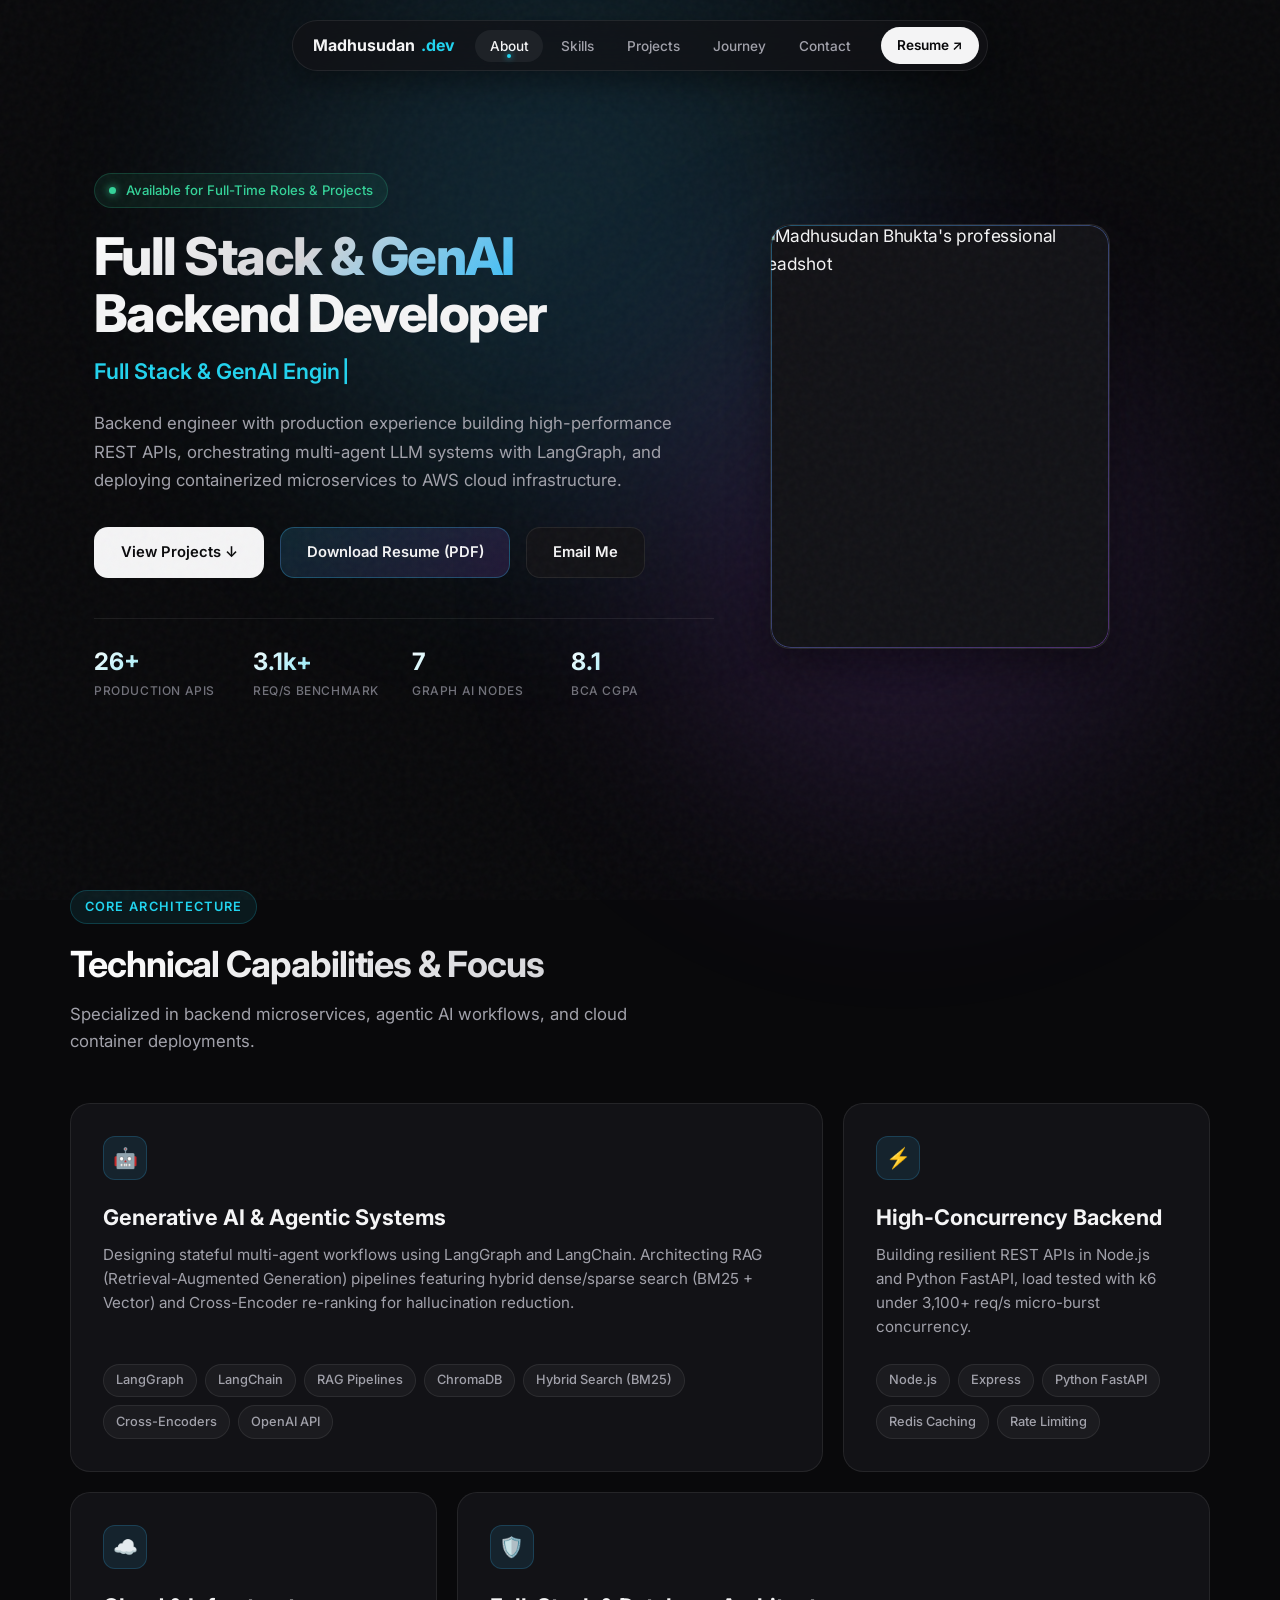
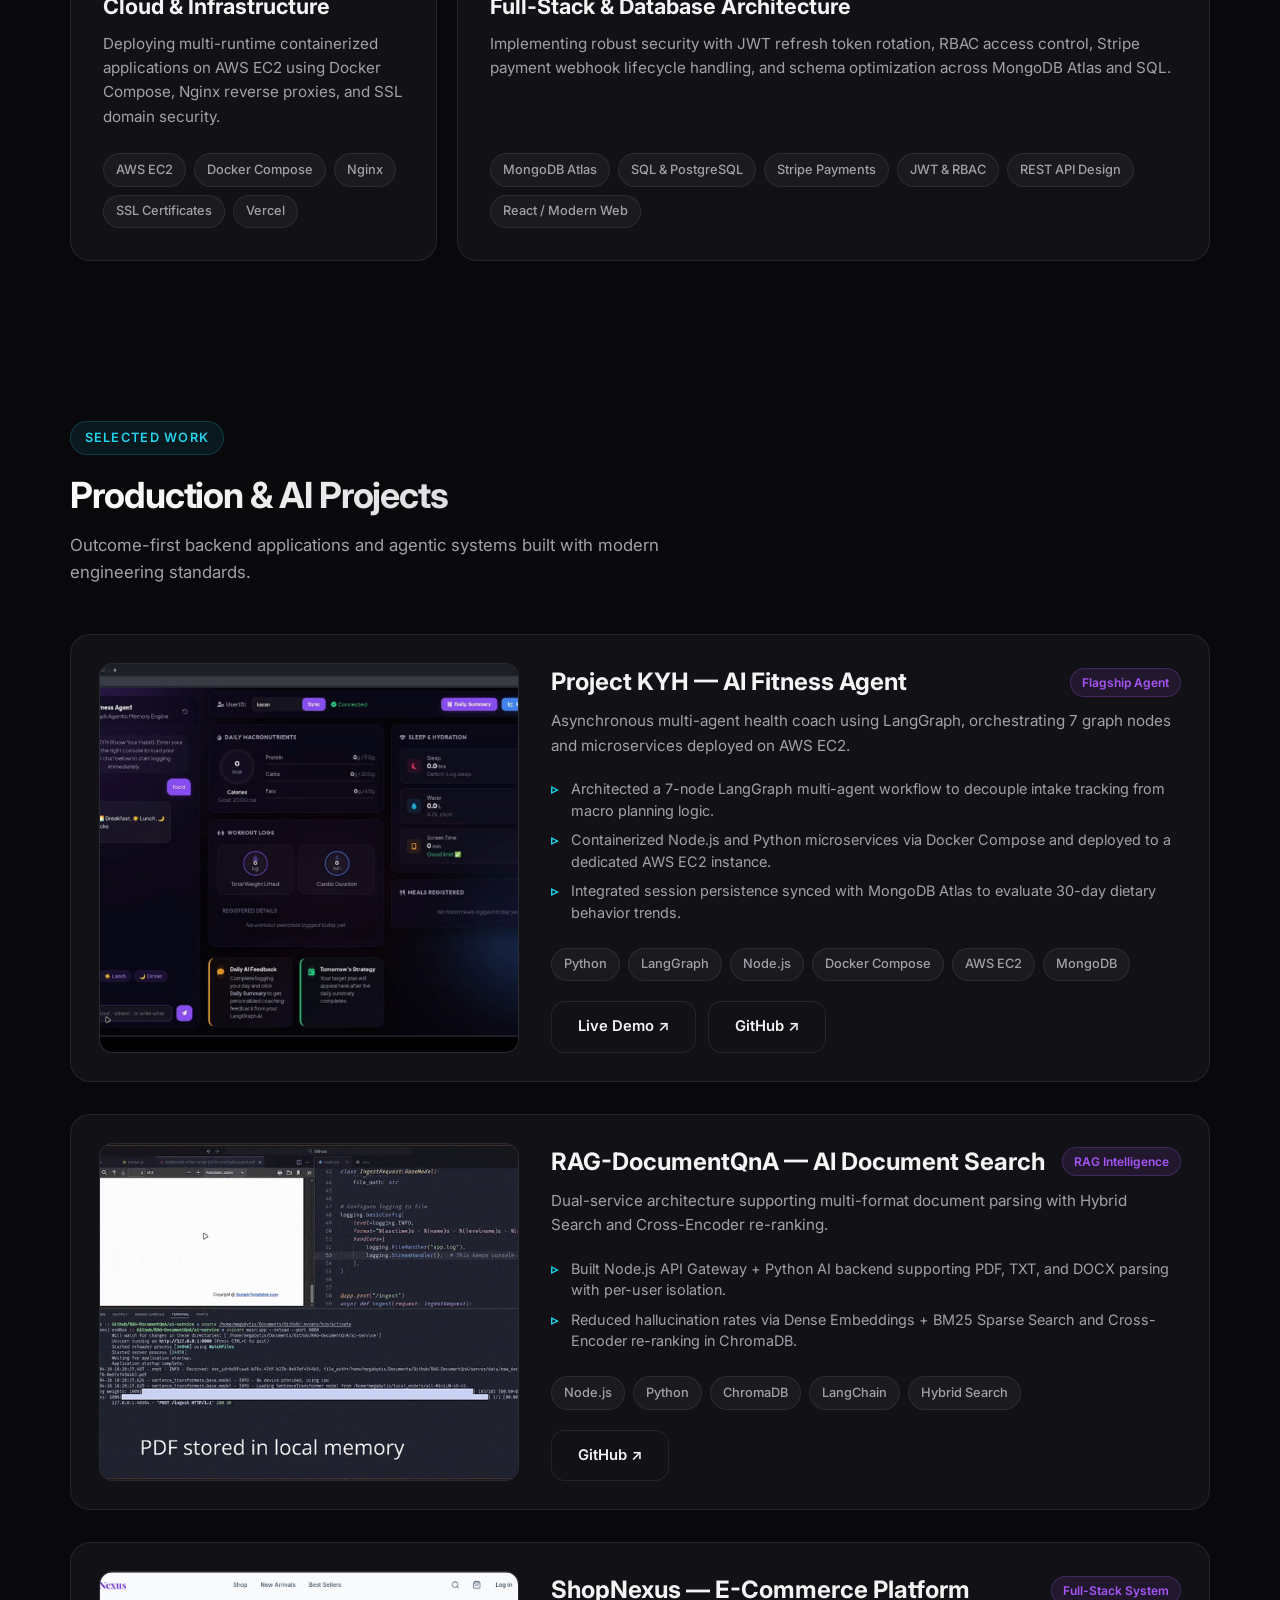
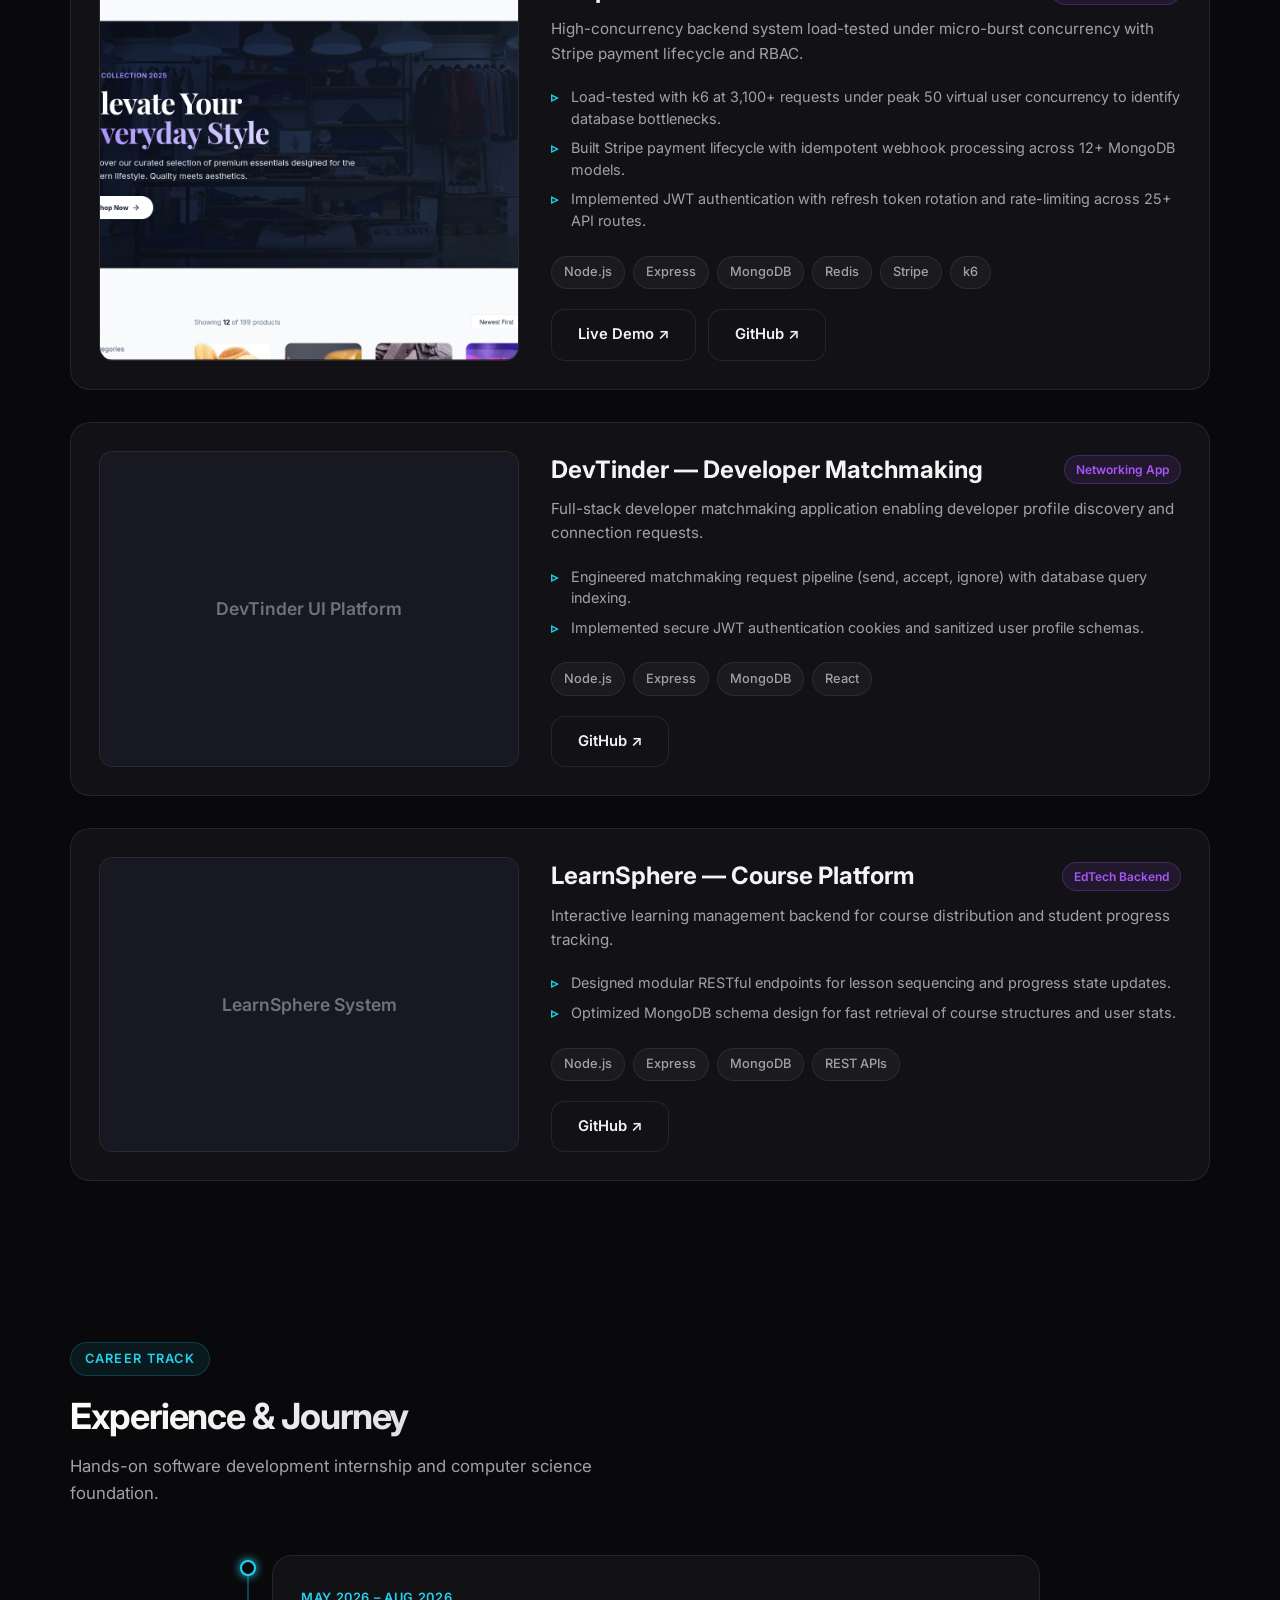
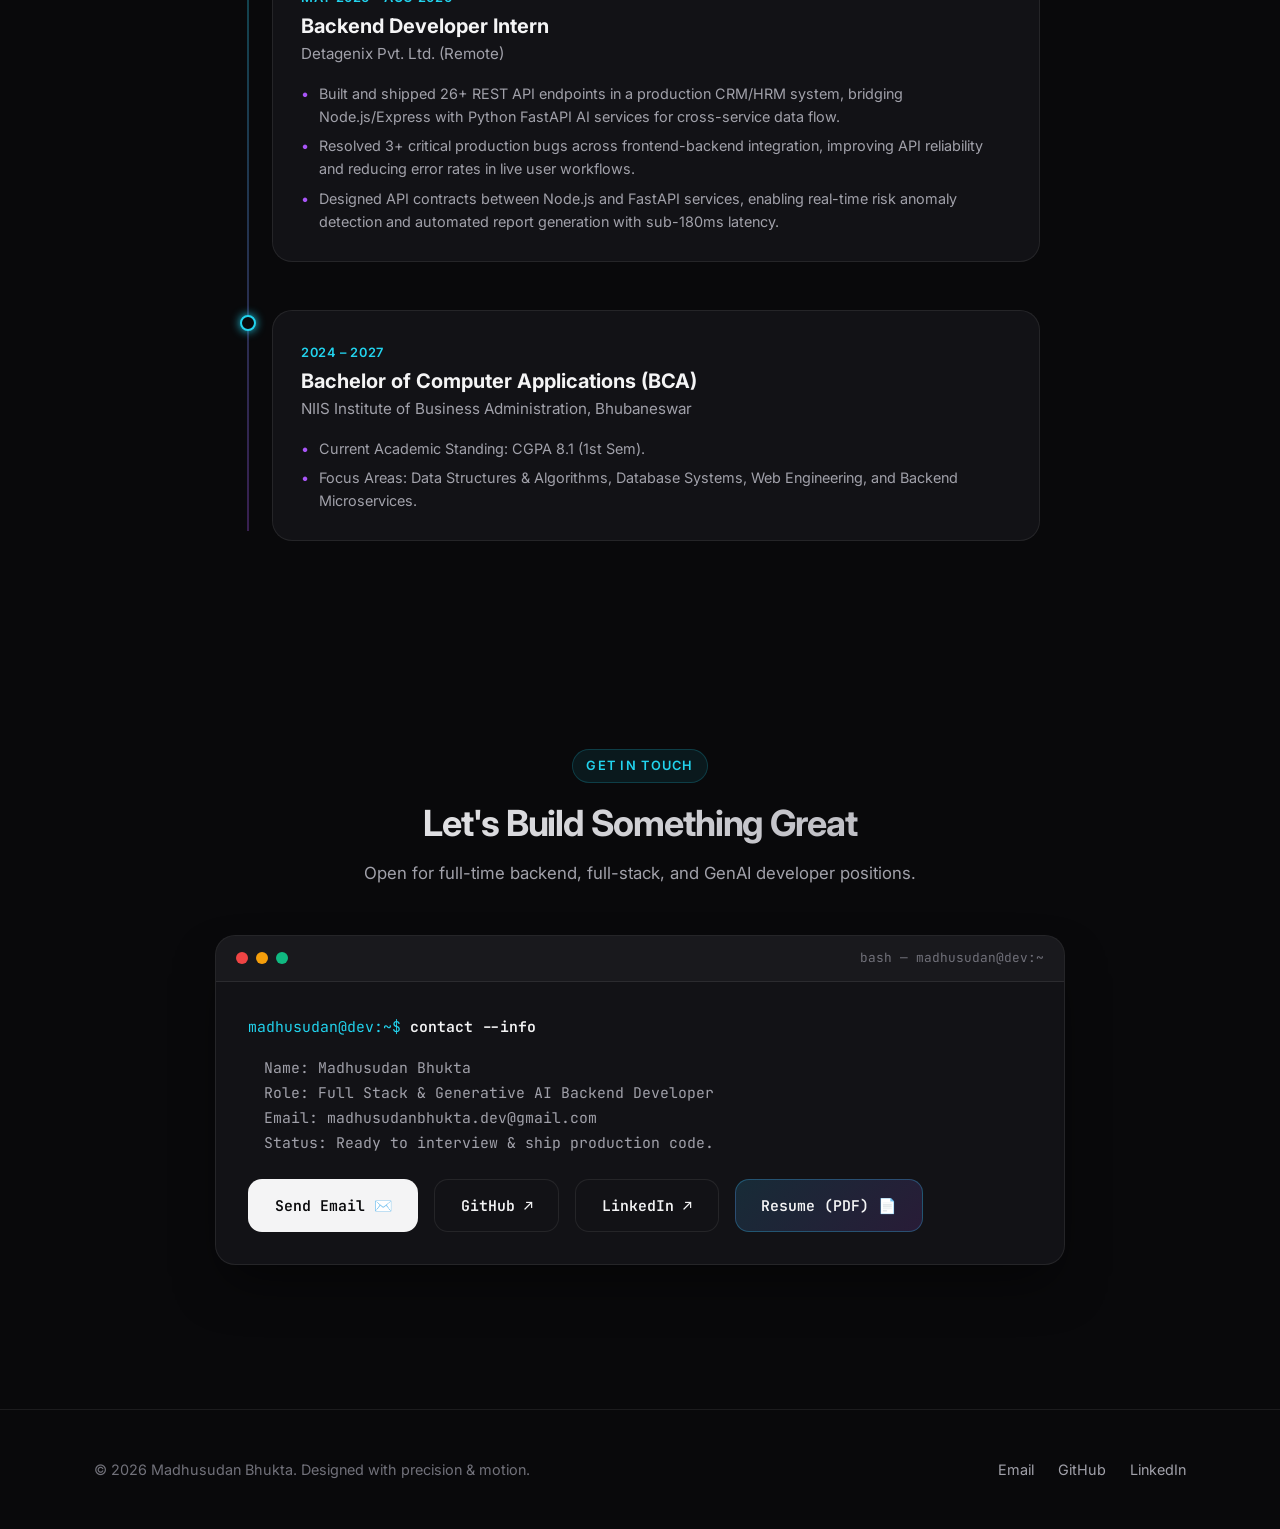
==== commit 7ea8389e: "feat: redesign portfolio with modern bento grid, floating navigation, and updated technical highligh" ====
--- a/index.html
+++ b/index.html
@@ -3,73 +3,185 @@
   <head>
     <meta charset="UTF-8" />
     <meta name="viewport" content="width=device-width, initial-scale=1.0" />
-    <title>Madhusudan Bhukta | Backend & GenAI Developer</title>
+    <title>Madhusudan Bhukta | Full Stack & GenAI Backend Developer</title>
     <meta
       name="description"
-      content="Portfolio of Madhusudan Bhukta, a Backend & GenAI Developer specializing in building APIs and AI-powered systems with Node.js & Python."
+      content="Portfolio of Madhusudan Bhukta, a Full Stack & Generative AI Backend Developer specializing in scalable REST APIs, LangGraph AI Agents, and high-concurrency microservices."
     />
     <link rel="stylesheet" href="style.css" />
     <link rel="preconnect" href="https://fonts.googleapis.com" />
     <link rel="preconnect" href="https://fonts.gstatic.com" crossorigin />
     <link
-      href="https://fonts.googleapis.com/css2?family=Inter:wght@300;400;500;600;700&display=swap"
+      href="https://fonts.googleapis.com/css2?family=Inter:wght@300;400;500;600;700;800&family=JetBrains+Mono:wght@400;500;600&display=swap"
       rel="stylesheet"
     />
   </head>
   <body>
-    <!-- Three.js Canvas Background -->
+    <!-- Background Canvas & FX -->
     <canvas id="three-canvas"></canvas>
-    
     <div class="noise-overlay"></div>
-    <div class="scroll-progress-container">
-      <div class="scroll-progress-bar" id="scroll-progress"></div>
+    <div class="ambient-aura aura-1"></div>
+    <div class="ambient-aura aura-2"></div>
+
+    <!-- Floating Pill Navigation -->
+    <div class="floating-nav-container">
+      <nav class="floating-nav">
+        <a href="#about" class="nav-brand">Madhusudan<span>.dev</span></a>
+        <ul class="nav-links">
+          <li><a href="#about" class="nav-link active">About</a></li>
+          <li><a href="#skills" class="nav-link">Skills</a></li>
+          <li><a href="#projects" class="nav-link">Projects</a></li>
+          <li><a href="#experience" class="nav-link">Journey</a></li>
+          <li><a href="#contact" class="nav-link">Contact</a></li>
+        </ul>
+        <a
+          href="./assets/madhusudan-bhukta-resume.pdf"
+          target="_blank"
+          rel="noopener noreferrer"
+          class="nav-link nav-cta"
+          >Resume ↗</a
+        >
+      </nav>
     </div>
-    <nav class="navbar">
-      <div class="nav-container">
-        <a href="#" class="nav-logo">Madhusudan</a>
-        <ul class="nav-menu">
-          <li class="nav-item">
-            <a href="#projects" class="nav-link">Projects</a>
-          </li>
-          <li class="nav-item">
-            <a href="#skills" class="nav-link">Skills</a>
-          </li>
-          <li class="nav-item">
-            <a href="#timeline" class="nav-link">Journey</a>
-          </li>
-        </ul>
-      </div>
-    </nav>
 
     <!-- Hero Section -->
-    <section class="container hero-section fade-in-section">
+    <section class="container hero-section" id="about">
       <div class="hero-grid">
-        <div class="hero-image-container">
-          <div class="hero-image-placeholder">
-            <!-- Placeholder for professional photo -->
-            <img
-              src="img/professional-pic.jpg"
-              alt="Madhusudan Bhukta's professional photo"
-              class="hero-image"
-            />
-          </div>
-        </div>
         <div class="hero-content">
-          <h1 class="hero-name hero-stagger">Madhusudan Bhukta</h1>
-          <h2 class="hero-role hero-stagger"><span id="typewriter"></span><span class="type-cursor">|</span></h2>
-          <p class="hero-subline text-secondary hero-stagger">
-            Backend engineer with hands-on production experience building REST APIs, integrating AI/ML services into Node.js systems, and optimizing database and caching layers. Currently shipping features in a live CRM/HRM platform serving hundreds of active users. Deployed AI services to AWS using Docker, custom domains, and SSL certificates.
+          <div class="status-badge hero-stagger">
+            <span class="status-dot"></span>
+            Available for Full-Time Roles & Projects
+          </div>
+          <h1 class="hero-title hero-stagger">
+            <span class="hero-title-gradient">Full Stack & GenAI</span><br />
+            Backend Developer
+          </h1>
+          <div class="hero-role-wrapper hero-stagger">
+            <span id="typewriter"></span><span class="type-cursor">|</span>
+          </div>
+          <p class="hero-description hero-stagger">
+            Backend engineer with production experience building high-performance REST APIs, orchestrating multi-agent LLM systems with LangGraph, and deploying containerized microservices to AWS cloud infrastructure.
           </p>
 
           <div class="hero-actions hero-stagger">
-            <a href="./assets/madhusudan-bhukta-resume.pdf" target="_blank" rel="noopener noreferrer" class="btn btn-primary"
-              >Resume</a
+            <a href="#projects" class="btn btn-primary">View Projects ↓</a>
+            <a
+              href="./assets/madhusudan-bhukta-resume.pdf"
+              target="_blank"
+              rel="noopener noreferrer"
+              class="btn btn-glow"
+              >Download Resume (PDF)</a
             >
-            <a
-              href="mailto:madhusudanbhukta.dev@gmail.com"
-              class="btn btn-secondary"
-              >Contact Me</a
+            <a href="mailto:madhusudanbhukta.dev@gmail.com" class="btn btn-secondary"
+              >Email Me</a
             >
+          </div>
+
+          <div class="stats-row hero-stagger">
+            <div class="stat-item">
+              <span class="stat-number">26+</span>
+              <span class="stat-label">Production APIs</span>
+            </div>
+            <div class="stat-item">
+              <span class="stat-number">3.1k+</span>
+              <span class="stat-label">req/s Benchmark</span>
+            </div>
+            <div class="stat-item">
+              <span class="stat-number">7</span>
+              <span class="stat-label">Graph AI Nodes</span>
+            </div>
+            <div class="stat-item">
+              <span class="stat-number">8.1</span>
+              <span class="stat-label">BCA CGPA</span>
+            </div>
+          </div>
+        </div>
+
+        <div class="hero-image-wrapper hero-stagger">
+          <img
+            src="img/professional-pic.jpg"
+            alt="Madhusudan Bhukta's professional headshot"
+            class="hero-img"
+          />
+        </div>
+      </div>
+    </section>
+
+    <!-- Bento Grid (Skills & Focus) -->
+    <section class="container bento-section fade-in-section" id="skills">
+      <div class="section-header">
+        <span class="section-tag">Core Architecture</span>
+        <h2 class="section-title">Technical Capabilities & Focus</h2>
+        <p class="section-subtitle">
+          Specialized in backend microservices, agentic AI workflows, and cloud container deployments.
+        </p>
+      </div>
+
+      <div class="bento-grid">
+        <!-- Bento Item 1 (GenAI & Agents) -->
+        <div class="spotlight-card bento-card col-span-8">
+          <div class="bento-icon">🤖</div>
+          <h3 class="bento-title">Generative AI & Agentic Systems</h3>
+          <p class="bento-desc">
+            Designing stateful multi-agent workflows using LangGraph and LangChain. Architecting RAG (Retrieval-Augmented Generation) pipelines featuring hybrid dense/sparse search (BM25 + Vector) and Cross-Encoder re-ranking for hallucination reduction.
+          </p>
+          <div class="tech-tags">
+            <span class="tech-tag">LangGraph</span>
+            <span class="tech-tag">LangChain</span>
+            <span class="tech-tag">RAG Pipelines</span>
+            <span class="tech-tag">ChromaDB</span>
+            <span class="tech-tag">Hybrid Search (BM25)</span>
+            <span class="tech-tag">Cross-Encoders</span>
+            <span class="tech-tag">OpenAI API</span>
+          </div>
+        </div>
+
+        <!-- Bento Item 2 (Backend & High Concurrency) -->
+        <div class="spotlight-card bento-card col-span-4">
+          <div class="bento-icon">⚡</div>
+          <h3 class="bento-title">High-Concurrency Backend</h3>
+          <p class="bento-desc">
+            Building resilient REST APIs in Node.js and Python FastAPI, load tested with k6 under 3,100+ req/s micro-burst concurrency.
+          </p>
+          <div class="tech-tags">
+            <span class="tech-tag">Node.js</span>
+            <span class="tech-tag">Express</span>
+            <span class="tech-tag">Python FastAPI</span>
+            <span class="tech-tag">Redis Caching</span>
+            <span class="tech-tag">Rate Limiting</span>
+          </div>
+        </div>
+
+        <!-- Bento Item 3 (Cloud & Containerization) -->
+        <div class="spotlight-card bento-card col-span-4">
+          <div class="bento-icon">☁️</div>
+          <h3 class="bento-title">Cloud & Infrastructure</h3>
+          <p class="bento-desc">
+            Deploying multi-runtime containerized applications on AWS EC2 using Docker Compose, Nginx reverse proxies, and SSL domain security.
+          </p>
+          <div class="tech-tags">
+            <span class="tech-tag">AWS EC2</span>
+            <span class="tech-tag">Docker Compose</span>
+            <span class="tech-tag">Nginx</span>
+            <span class="tech-tag">SSL Certificates</span>
+            <span class="tech-tag">Vercel</span>
+          </div>
+        </div>
+
+        <!-- Bento Item 4 (Databases & API Architecture) -->
+        <div class="spotlight-card bento-card col-span-8">
+          <div class="bento-icon">🛡️</div>
+          <h3 class="bento-title">Full-Stack & Database Architecture</h3>
+          <p class="bento-desc">
+            Implementing robust security with JWT refresh token rotation, RBAC access control, Stripe payment webhook lifecycle handling, and schema optimization across MongoDB Atlas and SQL.
+          </p>
+          <div class="tech-tags">
+            <span class="tech-tag">MongoDB Atlas</span>
+            <span class="tech-tag">SQL & PostgreSQL</span>
+            <span class="tech-tag">Stripe Payments</span>
+            <span class="tech-tag">JWT & RBAC</span>
+            <span class="tech-tag">REST API Design</span>
+            <span class="tech-tag">React / Modern Web</span>
           </div>
         </div>
       </div>
@@ -77,204 +189,248 @@
 
     <!-- Projects Section -->
     <section class="container projects-section fade-in-section" id="projects">
-      <h3 class="section-title">Selected Work</h3>
-      <div class="projects-list">
-        <!-- Project 1 (FLAGSHIP) -->
-        <article class="project-card hover-lift">
+      <div class="section-header">
+        <span class="section-tag">Selected Work</span>
+        <h2 class="section-title">Production & AI Projects</h2>
+        <p class="section-subtitle">
+          Outcome-first backend applications and agentic systems built with modern engineering standards.
+        </p>
+      </div>
+
+      <div class="projects-grid">
+        <!-- Project 1 (Flagship) -->
+        <article class="spotlight-card project-card">
           <div class="project-preview">
             <img
               src="img/project-kyh-ui.png"
-              alt="Project KYH - AI Fitness Agent UI"
-              class="project-thumbnail"
+              alt="Project KYH — AI Fitness Agent UI"
+              class="project-img"
             />
           </div>
           <div class="project-details">
-            <div class="project-header">
-              <h4 class="project-name">Project KYH — AI Fitness Agent</h4>
-              <span class="project-tag">Flagship Project</span>
-            </div>
-            <p class="project-summary text-secondary">
-              Asynchronous multi-agent health coach utilizing LangGraph, orchestrating 7 graph nodes and microservices deployed on AWS EC2.
+            <div class="project-meta">
+              <h3 class="project-title">Project KYH — AI Fitness Agent</h3>
+              <span class="project-badge">Flagship Agent</span>
+            </div>
+            <p class="project-summary">
+              Asynchronous multi-agent health coach using LangGraph, orchestrating 7 graph nodes and microservices deployed on AWS EC2.
             </p>
-            <div class="project-tech">
-              <span>Python</span><span>LangGraph</span><span>Node.js</span><span>Docker Compose</span><span>AWS EC2</span><span>MongoDB</span>
-            </div>
-            <ul class="project-outcomes text-secondary">
-              <li>Architected an asynchronous multi-agent health coach utilizing LangGraph, orchestrating 7 discrete graph nodes and conditional subgraphs to decouple intake tracking from macro planning logic.</li>
-              <li>Containerized and orchestrated split Node.js and Python microservices alongside persistent state layers via Docker Compose, deploying the multi-runtime system onto a dedicated AWS EC2 cloud instance.</li>
-              <li>Implemented multi-day user session persistence using LangGraph checkpointing synced with MongoDB Atlas to track and evaluate dietary behavior trends across a 30-day window.</li>
-            </ul>
+            <ul class="project-highlights">
+              <li>Architected a 7-node LangGraph multi-agent workflow to decouple intake tracking from macro planning logic.</li>
+              <li>Containerized Node.js and Python microservices via Docker Compose and deployed to a dedicated AWS EC2 instance.</li>
+              <li>Integrated session persistence synced with MongoDB Atlas to evaluate 30-day dietary behavior trends.</li>
+            </ul>
+            <div class="tech-tags" style="margin-bottom: 1.25rem;">
+              <span class="tech-tag">Python</span>
+              <span class="tech-tag">LangGraph</span>
+              <span class="tech-tag">Node.js</span>
+              <span class="tech-tag">Docker Compose</span>
+              <span class="tech-tag">AWS EC2</span>
+              <span class="tech-tag">MongoDB</span>
+            </div>
             <div class="project-links">
               <a
                 href="https://kyh.bhuktatech.in/"
                 target="_blank"
                 rel="noopener noreferrer"
-                class="btn btn-secondary btn-sm"
-                >Live Demo</a
+                class="btn btn-secondary"
+                >Live Demo ↗</a
               >
               <a
                 href="https://github.com/megabytis/project-kyh"
                 target="_blank"
                 rel="noopener noreferrer"
-                class="btn btn-secondary btn-sm"
-                >GitHub</a
+                class="btn btn-secondary"
+                >GitHub ↗</a
               >
             </div>
           </div>
         </article>
 
         <!-- Project 2 -->
-        <article class="project-card hover-lift">
+        <article class="spotlight-card project-card">
+          <div class="project-preview">
+            <img
+              src="img/RAG_documenQnA.gif"
+              alt="RAG Document Intelligence System Demo"
+              class="project-img"
+            />
+          </div>
+          <div class="project-details">
+            <div class="project-meta">
+              <h3 class="project-title">RAG-DocumentQnA — AI Document Search</h3>
+              <span class="project-badge">RAG Intelligence</span>
+            </div>
+            <p class="project-summary">
+              Dual-service architecture supporting multi-format document parsing with Hybrid Search and Cross-Encoder re-ranking.
+            </p>
+            <ul class="project-highlights">
+              <li>Built Node.js API Gateway + Python AI backend supporting PDF, TXT, and DOCX parsing with per-user isolation.</li>
+              <li>Reduced hallucination rates via Dense Embeddings + BM25 Sparse Search and Cross-Encoder re-ranking in ChromaDB.</li>
+            </ul>
+            <div class="tech-tags" style="margin-bottom: 1.25rem;">
+              <span class="tech-tag">Node.js</span>
+              <span class="tech-tag">Python</span>
+              <span class="tech-tag">ChromaDB</span>
+              <span class="tech-tag">LangChain</span>
+              <span class="tech-tag">Hybrid Search</span>
+            </div>
+            <div class="project-links">
+              <a
+                href="https://github.com/megabytis/RAG-DocumentQnA"
+                target="_blank"
+                rel="noopener noreferrer"
+                class="btn btn-secondary"
+                >GitHub ↗</a
+              >
+            </div>
+          </div>
+        </article>
+
+        <!-- Project 3 -->
+        <article class="spotlight-card project-card">
           <div class="project-preview">
             <img
               src="img/shopnexus-ui.png"
               alt="ShopNexus E-commerce Platform UI"
-              class="project-thumbnail"
+              class="project-img"
             />
           </div>
           <div class="project-details">
-            <div class="project-header">
-              <h4 class="project-name">ShopNexus — E-Commerce Platform</h4>
-              <span class="project-tag">Full-Stack E-Commerce</span>
-            </div>
-            <p class="project-summary text-secondary">
-              High-concurrency backend system profiled under micro-burst concurrency with Stripe payment lifecycle and RBAC.
+            <div class="project-meta">
+              <h3 class="project-title">ShopNexus — E-Commerce Platform</h3>
+              <span class="project-badge">Full-Stack System</span>
+            </div>
+            <p class="project-summary">
+              High-concurrency backend system load-tested under micro-burst concurrency with Stripe payment lifecycle and RBAC.
             </p>
-            <div class="project-tech">
-              <span>Node.js</span><span>Express</span><span>MongoDB</span><span>Redis</span><span>Stripe</span><span>k6</span>
-            </div>
-            <ul class="project-outcomes text-secondary">
-              <li>Profiled live deployment thresholds under micro-burst concurrency using k6, pushing 3,100+ requests at a peak of 50 concurrent virtual users to systematically locate database bottlenecks and infrastructure compute constraints.</li>
-              <li>Built complete Stripe payment lifecycle (checkout, webhooks, refunds) with idempotency handling and 12+ domain-driven MongoDB models.</li>
-              <li>Implemented JWT auth with refresh token rotation, RBAC middleware, and rate limiting to protect 25+ API routes.</li>
-            </ul>
+            <ul class="project-highlights">
+              <li>Load-tested with k6 at 3,100+ requests under peak 50 virtual user concurrency to identify database bottlenecks.</li>
+              <li>Built Stripe payment lifecycle with idempotent webhook processing across 12+ MongoDB models.</li>
+              <li>Implemented JWT authentication with refresh token rotation and rate-limiting across 25+ API routes.</li>
+            </ul>
+            <div class="tech-tags" style="margin-bottom: 1.25rem;">
+              <span class="tech-tag">Node.js</span>
+              <span class="tech-tag">Express</span>
+              <span class="tech-tag">MongoDB</span>
+              <span class="tech-tag">Redis</span>
+              <span class="tech-tag">Stripe</span>
+              <span class="tech-tag">k6</span>
+            </div>
             <div class="project-links">
               <a
                 href="https://shop-nexus-beta.vercel.app"
                 target="_blank"
                 rel="noopener noreferrer"
-                class="btn btn-secondary btn-sm"
-                >Live Demo</a
+                class="btn btn-secondary"
+                >Live Demo ↗</a
               >
               <a
                 href="https://github.com/megabytis/shopnexus"
                 target="_blank"
                 rel="noopener noreferrer"
-                class="btn btn-secondary btn-sm"
-                >GitHub</a
+                class="btn btn-secondary"
+                >GitHub ↗</a
               >
             </div>
           </div>
         </article>
 
-        <!-- Project 3 -->
-        <article class="project-card hover-lift">
+        <!-- Project 4 (DevTinder) -->
+        <article class="spotlight-card project-card">
           <div class="project-preview">
-            <img
-              src="img/RAG_documenQnA.gif"
-              alt="RAG Document Intelligence System Demo"
-              class="project-thumbnail"
-            />
+            <div style="width:100%; height:100%; display:flex; align-items:center; justify-content:center; background: #181822; color:#71717a; font-weight:600; font-size:1.1rem;">
+              <span>DevTinder UI Platform</span>
+            </div>
           </div>
           <div class="project-details">
-            <div class="project-header">
-              <h4 class="project-name">RAG-DocumentQnA — AI Document Search</h4>
-              <span class="project-tag">AI Document Search</span>
-            </div>
-            <p class="project-summary text-secondary">
-              Dual-service architecture supporting multi-format document parsing with Hybrid Search and Cross-Encoder re-ranking.
+            <div class="project-meta">
+              <h3 class="project-title">DevTinder — Developer Matchmaking</h3>
+              <span class="project-badge">Networking App</span>
+            </div>
+            <p class="project-summary">
+              Full-stack developer matchmaking application enabling developer profile discovery and connection requests.
             </p>
-            <div class="project-tech">
-              <span>Node.js</span><span>Python</span><span>ChromaDB</span><span>LangChain</span>
-            </div>
-            <ul class="project-outcomes text-secondary">
-              <li>Built dual-service architecture (Node.js API gateway + Python AI backend) supporting PDF, TXT, and DOCX parsing with per-user session isolation.</li>
-              <li>Reduced LLM hallucinations by implementing Hybrid Search (Dense embeddings + BM25) with a Cross-Encoder re-ranker, improving retrieval precision across 3 document types.</li>
-            </ul>
+            <ul class="project-highlights">
+              <li>Engineered matchmaking request pipeline (send, accept, ignore) with database query indexing.</li>
+              <li>Implemented secure JWT authentication cookies and sanitized user profile schemas.</li>
+            </ul>
+            <div class="tech-tags" style="margin-bottom: 1.25rem;">
+              <span class="tech-tag">Node.js</span>
+              <span class="tech-tag">Express</span>
+              <span class="tech-tag">MongoDB</span>
+              <span class="tech-tag">React</span>
+            </div>
             <div class="project-links">
               <a
-                href="https://github.com/megabytis/RAG-DocumentQnA"
-                target="_blank"
-                rel="noopener noreferrer"
-                class="btn btn-secondary btn-sm"
-                >GitHub</a
+                href="https://github.com/megabytis"
+                target="_blank"
+                rel="noopener noreferrer"
+                class="btn btn-secondary"
+                >GitHub ↗</a
               >
             </div>
           </div>
         </article>
+
+        <!-- Project 5 (LearnSphere) -->
+        <article class="spotlight-card project-card">
+          <div class="project-preview">
+            <div style="width:100%; height:100%; display:flex; align-items:center; justify-content:center; background: #181822; color:#71717a; font-weight:600; font-size:1.1rem;">
+              <span>LearnSphere System</span>
+            </div>
+          </div>
+          <div class="project-details">
+            <div class="project-meta">
+              <h3 class="project-title">LearnSphere — Course Platform</h3>
+              <span class="project-badge">EdTech Backend</span>
+            </div>
+            <p class="project-summary">
+              Interactive learning management backend for course distribution and student progress tracking.
+            </p>
+            <ul class="project-highlights">
+              <li>Designed modular RESTful endpoints for lesson sequencing and progress state updates.</li>
+              <li>Optimized MongoDB schema design for fast retrieval of course structures and user stats.</li>
+            </ul>
+            <div class="tech-tags" style="margin-bottom: 1.25rem;">
+              <span class="tech-tag">Node.js</span>
+              <span class="tech-tag">Express</span>
+              <span class="tech-tag">MongoDB</span>
+              <span class="tech-tag">REST APIs</span>
+            </div>
+            <div class="project-links">
+              <a
+                href="https://github.com/megabytis"
+                target="_blank"
+                rel="noopener noreferrer"
+                class="btn btn-secondary"
+                >GitHub ↗</a
+              >
+            </div>
+          </div>
+        </article>
       </div>
     </section>
 
-    <!-- Skills Section -->
-    <section class="container skills-section fade-in-section" id="skills">
-      <h3 class="section-title">Tech Stack</h3>
-      <div class="skills-wrapper">
-        <div class="skills-marquee marquee-left">
-          <div class="skills-content">
-            <span class="skill-pill hover-lift">JavaScript (ES6+)</span>
-            <span class="skill-pill hover-lift">Python</span>
-            <span class="skill-pill hover-lift">SQL</span>
-            <span class="skill-pill hover-lift">Node.js</span>
-            <span class="skill-pill hover-lift">Express.js</span>
-            <span class="skill-pill hover-lift">FastAPI</span>
-            <span class="skill-pill hover-lift">REST API Design</span>
-            <span class="skill-pill hover-lift">MongoDB</span>
-            <span class="skill-pill hover-lift">Redis</span>
-            <span class="skill-pill hover-lift">ChromaDB</span>
-            <!-- Duplicate for seamless loop -->
-            <span class="skill-pill hover-lift">JavaScript (ES6+)</span>
-            <span class="skill-pill hover-lift">Python</span>
-            <span class="skill-pill hover-lift">SQL</span>
-            <span class="skill-pill hover-lift">Node.js</span>
-            <span class="skill-pill hover-lift">Express.js</span>
-            <span class="skill-pill hover-lift">FastAPI</span>
-            <span class="skill-pill hover-lift">REST API Design</span>
-            <span class="skill-pill hover-lift">MongoDB</span>
-            <span class="skill-pill hover-lift">Redis</span>
-            <span class="skill-pill hover-lift">ChromaDB</span>
-          </div>
-        </div>
-        <div class="skills-marquee marquee-right">
-          <div class="skills-content">
-            <span class="skill-pill hover-lift">RAG Pipelines</span>
-            <span class="skill-pill hover-lift">Hybrid Search</span>
-            <span class="skill-pill hover-lift">Vector Databases</span>
-            <span class="skill-pill hover-lift">JWT & RBAC</span>
-            <span class="skill-pill hover-lift">Redis Caching</span>
-            <span class="skill-pill hover-lift">Rate Limiting</span>
-            <span class="skill-pill hover-lift">AWS (EC2)</span>
-            <span class="skill-pill hover-lift">Docker & Compose</span>
-            <span class="skill-pill hover-lift">Nginx & SSL</span>
-            <span class="skill-pill hover-lift">Git & Vercel</span>
-            <!-- Duplicate for seamless loop -->
-            <span class="skill-pill hover-lift">RAG Pipelines</span>
-            <span class="skill-pill hover-lift">Hybrid Search</span>
-            <span class="skill-pill hover-lift">Vector Databases</span>
-            <span class="skill-pill hover-lift">JWT & RBAC</span>
-            <span class="skill-pill hover-lift">Redis Caching</span>
-            <span class="skill-pill hover-lift">Rate Limiting</span>
-            <span class="skill-pill hover-lift">AWS (EC2)</span>
-            <span class="skill-pill hover-lift">Docker & Compose</span>
-            <span class="skill-pill hover-lift">Nginx & SSL</span>
-            <span class="skill-pill hover-lift">Git & Vercel</span>
-          </div>
-        </div>
-      </div>
-    </section>
-
-    <!-- Timeline & Experience Section -->
-    <section class="container timeline-section fade-in-section" id="timeline">
-      <h3 class="section-title">Experience & Journey</h3>
-      <div class="timeline">
+    <!-- Experience / Journey Section -->
+    <section class="container timeline-section fade-in-section" id="experience">
+      <div class="section-header">
+        <span class="section-tag">Career Track</span>
+        <h2 class="section-title">Experience & Journey</h2>
+        <p class="section-subtitle">
+          Hands-on software development internship and computer science foundation.
+        </p>
+      </div>
+
+      <div class="timeline-v2">
+        <!-- Milestone 1 -->
         <div class="timeline-item">
-          <div class="timeline-marker"></div>
-          <div class="timeline-content">
-            <span class="timeline-date text-secondary">May 2026 – Aug 2026</span>
-            <h4 class="timeline-role">Backend Developer Intern</h4>
-            <p class="timeline-place text-secondary">
-              Detagenix Pvt. Ltd. (Remote)
-            </p>
-            <ul class="timeline-desc text-secondary" style="padding-left: 1.2rem; margin-top: 0.5rem;">
+          <div class="timeline-node"></div>
+          <div class="spotlight-card timeline-content-card">
+            <span class="timeline-date">May 2026 – Aug 2026</span>
+            <h3 class="timeline-role">Backend Developer Intern</h3>
+            <p class="timeline-org">Detagenix Pvt. Ltd. (Remote)</p>
+            <ul class="timeline-bullets">
               <li>Built and shipped 26+ REST API endpoints in a production CRM/HRM system, bridging Node.js/Express with Python FastAPI AI services for cross-service data flow.</li>
               <li>Resolved 3+ critical production bugs across frontend-backend integration, improving API reliability and reducing error rates in live user workflows.</li>
               <li>Designed API contracts between Node.js and FastAPI services, enabling real-time risk anomaly detection and automated report generation with sub-180ms latency.</li>
@@ -282,75 +438,97 @@
           </div>
         </div>
 
+        <!-- Milestone 2 -->
         <div class="timeline-item">
-          <div class="timeline-marker"></div>
-          <div class="timeline-content">
-            <span class="timeline-date text-secondary">2024 – 2027</span>
-            <h4 class="timeline-role">
-              Bachelor of Computer Applications (BCA)
-            </h4>
-            <p class="timeline-place text-secondary">
-              NIIS Institute of Business Administration, Bhubaneswar, Odisha
-            </p>
-            <p class="timeline-desc text-secondary">
-              Standing: CGPA 8.1 (1st Sem)
-            </p>
+          <div class="timeline-node"></div>
+          <div class="spotlight-card timeline-content-card">
+            <span class="timeline-date">2024 – 2027</span>
+            <h3 class="timeline-role">Bachelor of Computer Applications (BCA)</h3>
+            <p class="timeline-org">NIIS Institute of Business Administration, Bhubaneswar</p>
+            <ul class="timeline-bullets">
+              <li>Current Academic Standing: CGPA 8.1 (1st Sem).</li>
+              <li>Focus Areas: Data Structures & Algorithms, Database Systems, Web Engineering, and Backend Microservices.</li>
+            </ul>
           </div>
         </div>
       </div>
     </section>
 
-    <!-- Extra Section -->
-    <section class="container extra-section fade-in-section">
-      <h3 class="section-title">Beyond Code</h3>
-      <div class="extra-grid">
-        <div class="extra-card">
-          <h4>AI/ML Experiments</h4>
-          <p class="text-secondary">
-            Exploring OpenAI API integrations and building small AI-wrappers to
-            understand LLM capabilities.
-          </p>
-        </div>
-        <div class="extra-card">
-          <h4>System Design</h4>
-          <p class="text-secondary">
-            Studying backend scalability, database normalization, and API
-            security best practices.
-          </p>
+    <!-- Terminal Contact Section -->
+    <section class="container contact-section fade-in-section" id="contact">
+      <div class="section-header" style="text-align: center;">
+        <span class="section-tag">Get In Touch</span>
+        <h2 class="section-title">Let's Build Something Great</h2>
+        <p class="section-subtitle" style="margin: 0.5rem auto 0 auto;">
+          Open for full-time backend, full-stack, and GenAI developer positions.
+        </p>
+      </div>
+
+      <div class="terminal-card">
+        <div class="terminal-header">
+          <span class="terminal-dot dot-red"></span>
+          <span class="terminal-dot dot-yellow"></span>
+          <span class="terminal-dot dot-green"></span>
+          <span class="terminal-title">bash — madhusudan@dev:~</span>
+        </div>
+        <div class="terminal-body">
+          <div class="term-line">
+            <span class="term-prompt">madhusudan@dev:~$</span> <span class="term-cmd">contact --info</span>
+          </div>
+          <div class="term-output">
+            Name: Madhusudan Bhukta<br />
+            Role: Full Stack & Generative AI Backend Developer<br />
+            Email: madhusudanbhukta.dev@gmail.com<br />
+            Status: Ready to interview & ship production code.
+          </div>
+
+          <div class="contact-options">
+            <a
+              href="mailto:madhusudanbhukta.dev@gmail.com"
+              class="btn btn-primary"
+              >Send Email ✉️</a
+            >
+            <a
+              href="https://github.com/megabytis"
+              target="_blank"
+              rel="noopener noreferrer"
+              class="btn btn-secondary"
+              >GitHub ↗</a
+            >
+            <a
+              href="https://www.linkedin.com/in/madhusudan-bhukta/"
+              target="_blank"
+              rel="noopener noreferrer"
+              class="btn btn-secondary"
+              >LinkedIn ↗</a
+            >
+            <a
+              href="./assets/madhusudan-bhukta-resume.pdf"
+              target="_blank"
+              rel="noopener noreferrer"
+              class="btn btn-glow"
+              >Resume (PDF) 📄</a
+            >
+          </div>
         </div>
       </div>
     </section>
 
     <!-- Footer -->
-    <footer class="container footer">
-      <div class="footer-content">
-        <div class="footer-info">
-          <p class="text-secondary">
-            &copy; <span id="current-year"></span> Madhusudan Bhukta. Built with
-            ❤️.
-          </p>
-        </div>
+    <footer class="footer">
+      <div class="container footer-content">
+        <p class="footer-text">
+          &copy; <span id="current-year"></span> Madhusudan Bhukta. Designed with precision & motion.
+        </p>
         <div class="footer-links">
-          <a href="mailto:madhusudanbhukta.dev@gmail.com" class="text-secondary"
-            >Email</a
-          >
-          <a
-            href="https://github.com/megabytis"
-            target="_blank"
-            class="text-secondary"
-            >GitHub</a
-          >
-          <a
-            href="https://www.linkedin.com/in/madhusudan-bhukta/"
-            target="_blank"
-            class="text-secondary"
-            >LinkedIn</a
-          >
+          <a href="mailto:madhusudanbhukta.dev@gmail.com" class="footer-link">Email</a>
+          <a href="https://github.com/megabytis" target="_blank" class="footer-link">GitHub</a>
+          <a href="https://www.linkedin.com/in/madhusudan-bhukta/" target="_blank" class="footer-link">LinkedIn</a>
         </div>
       </div>
     </footer>
 
-    <!-- Three.js dependencies -->
+    <!-- JS Dependencies -->
     <script src="https://cdnjs.cloudflare.com/ajax/libs/three.js/r134/three.min.js"></script>
     <script src="three-bg.js"></script>
     <script src="script.js"></script>
--- a/style.css
+++ b/style.css
@@ -1,55 +1,67 @@
+/* ==========================================================================
+   DESIGN SYSTEM & THEME TOKENS (Awwwards / Linear Aesthetic)
+   ========================================================================== */
 :root {
-  /* Color Palette - Vercel/Linear inspired */
-  --bg-primary: #000000;
-  --bg-secondary: #111111;
-  --bg-card: #0a0a0a;
-  --text-primary: #ededed;
-  --text-secondary: #a1a1a1;
-  --text-tertiary: #666666;
-  --accent-primary: #3291ff; /* Electric Blue */
-  --accent-secondary: #7928ca; /* Purple */
-  --border-subtle: #333333;
-  --border-hover: #555555;
-
-  /* Spacing */
-  --space-xs: 0.5rem;
-  --space-sm: 1rem;
-  --space-md: 2rem;
-  --space-lg: 4rem;
-  --space-xl: 8rem;
-
-  /* Typography */
-  --font-sans: "Inter", -apple-system, BlinkMacSystemFont, "Segoe UI", Roboto,
-    Oxygen, Ubuntu, Cantarell, "Open Sans", "Helvetica Neue", sans-serif;
-
-  /* Transitions */
-  --transition-fast: 0.2s ease;
+  /* Color Palette */
+  --canvas: #09090b;
+  --surface: #121216;
+  --surface-secondary: #18181f;
+  --surface-hover: #20202b;
+  --border: rgba(255, 255, 255, 0.08);
+  --border-hover: rgba(255, 255, 255, 0.18);
+  --border-glow: rgba(56, 189, 248, 0.4);
+
+  --text-main: #f4f4f5;
+  --text-muted: #a1a1aa;
+  --text-dim: #71717a;
+
+  --accent-cyan: #22d3ee;
+  --accent-blue: #38bdf8;
+  --accent-purple: #a855f7;
+  --accent-emerald: #10b981;
+
+  --gradient-brand: linear-gradient(135deg, #38bdf8 0%, #a855f7 100%);
+  --gradient-text: linear-gradient(135deg, #ffffff 0%, #d4d4d8 50%, #38bdf8 100%);
+  --gradient-surface: linear-gradient(180deg, rgba(255, 255, 255, 0.03) 0%, rgba(255, 255, 255, 0) 100%);
+
+  /* Spacing & Sizing */
+  --radius-sm: 8px;
+  --radius-md: 14px;
+  --radius-lg: 20px;
+  --radius-pill: 9999px;
+
+  --font-sans: 'Inter', -apple-system, BlinkMacSystemFont, 'Segoe UI', Roboto, sans-serif;
+  --font-mono: 'JetBrains Mono', 'Fira Code', monospace;
+
+  --transition-fast: 0.2s cubic-bezier(0.16, 1, 0.3, 1);
   --transition-smooth: 0.4s cubic-bezier(0.16, 1, 0.3, 1);
 }
 
-* {
+/* Base Resets */
+*, *::before, *::after {
   box-sizing: border-box;
   margin: 0;
   padding: 0;
 }
 
 html {
-  background-color: var(--bg-primary);
+  background-color: var(--canvas);
+  color: var(--text-main);
+  font-family: var(--font-sans);
   scroll-behavior: smooth;
+  -webkit-font-smoothing: antialiased;
+  text-rendering: optimizeLegibility;
 }
 
 body {
   background-color: transparent;
-  color: var(--text-primary);
-  font-family: var(--font-sans);
+  min-height: 100vh;
+  position: relative;
+  overflow-x: hidden;
   line-height: 1.6;
-  -webkit-font-smoothing: antialiased;
-  overflow-x: hidden;
-  position: relative;
-  padding-top: 80px;
-}
-
-/* Three.js Canvas */
+}
+
+/* Background FX & Canvas */
 #three-canvas {
   position: fixed;
   top: 0;
@@ -60,615 +72,645 @@
   pointer-events: none;
 }
 
-/* Noise Overlay */
 .noise-overlay {
   position: fixed;
-  top: 0;
-  left: 0;
-  width: 100vw;
-  height: 100vh;
+  inset: 0;
   pointer-events: none;
-  z-index: 9999;
-  opacity: 0.04;
-  background-image: url("data:image/svg+xml,%3Csvg viewBox='0 0 200 200' xmlns='http://www.w3.org/2000/svg'%3E%3Cfilter id='noiseFilter'%3E%3CfeTurbulence type='fractalNoise' baseFrequency='0.65' numOctaves='3' stitchTiles='stitch'/%3E%3C/filter%3E%3Crect width='100%25' height='100%25' filter='url(%23noiseFilter)'/%3E%3C/svg%3E");
-}
-
-/* Scroll Progress Bar */
-.scroll-progress-container {
+  z-index: 999;
+  opacity: 0.035;
+  background-image: url("data:image/svg+xml,%3Csvg viewBox='0 0 200 200' xmlns='http://www.w3.org/2000/svg'%3E%3Cfilter id='noiseFilter'%3E%3CfeTurbulence type='fractalNoise' baseFrequency='0.75' numOctaves='3' stitchTiles='stitch'/%3E%3C/filter%3E%3Crect width='100%25' height='100%25' filter='url(%23noiseFilter)'/%3E%3C/svg%3E");
+}
+
+.ambient-aura {
   position: fixed;
-  top: 0;
+  border-radius: 50%;
+  filter: blur(120px);
+  pointer-events: none;
+  z-index: -1;
+  opacity: 0.15;
+}
+
+.aura-1 {
+  top: -10%;
+  left: 20%;
+  width: 600px;
+  height: 600px;
+  background: var(--accent-blue);
+  animation: floatAura 25s ease-in-out infinite alternate;
+}
+
+.aura-2 {
+  bottom: 10%;
+  right: 10%;
+  width: 500px;
+  height: 500px;
+  background: var(--accent-purple);
+  animation: floatAura 20s ease-in-out infinite alternate-reverse;
+}
+
+@keyframes floatAura {
+  0% { transform: translate(0, 0) scale(1); }
+  50% { transform: translate(60px, -40px) scale(1.1); }
+  100% { transform: translate(-40px, 50px) scale(0.9); }
+}
+
+/* Typography & Layout Container */
+.container {
+  max-width: 1140px;
+  margin: 0 auto;
+  padding: 0 1.5rem;
+}
+
+.section-header {
+  margin-bottom: 3rem;
+}
+
+.section-tag {
+  display: inline-flex;
+  align-items: center;
+  gap: 0.5rem;
+  font-size: 0.8rem;
+  font-weight: 600;
+  text-transform: uppercase;
+  letter-spacing: 0.1em;
+  color: var(--accent-cyan);
+  background: rgba(34, 211, 238, 0.08);
+  border: 1px solid rgba(34, 211, 238, 0.2);
+  padding: 0.35rem 0.85rem;
+  border-radius: var(--radius-pill);
+  margin-bottom: 0.75rem;
+}
+
+.section-title {
+  font-size: 2.25rem;
+  font-weight: 700;
+  letter-spacing: -0.03em;
+  background: linear-gradient(135deg, #ffffff 0%, #a1a1aa 100%);
+  -webkit-background-clip: text;
+  background-clip: text;
+  -webkit-text-fill-color: transparent;
+}
+
+.section-subtitle {
+  color: var(--text-muted);
+  font-size: 1.05rem;
+  margin-top: 0.5rem;
+  max-width: 600px;
+}
+
+/* Spotlight Card Base */
+.spotlight-card {
+  position: relative;
+  background-color: var(--surface);
+  border: 1px solid var(--border);
+  border-radius: var(--radius-lg);
+  overflow: hidden;
+  transition: border-color 0.3s ease, transform 0.3s ease, box-shadow 0.3s ease;
+}
+
+.spotlight-card::before {
+  content: "";
+  position: absolute;
+  inset: 0;
+  background: radial-gradient(
+    700px circle at var(--mouse-x, 50%) var(--mouse-y, 50%),
+    rgba(56, 189, 248, 0.12),
+    transparent 40%
+  );
+  opacity: 0;
+  transition: opacity 0.4s ease;
+  pointer-events: none;
+  z-index: 1;
+}
+
+.spotlight-card:hover::before {
+  opacity: 1;
+}
+
+.spotlight-card:hover {
+  border-color: var(--border-hover);
+  transform: translateY(-4px);
+  box-shadow: 0 20px 40px -15px rgba(0, 0, 0, 0.5), 0 0 25px rgba(56, 189, 248, 0.08);
+}
+
+.spotlight-card > * {
+  position: relative;
+  z-index: 2;
+}
+
+/* Floating Pill Navbar */
+.floating-nav-container {
+  position: fixed;
+  top: 1.25rem;
   left: 0;
   width: 100%;
-  height: 3px;
-  background: transparent;
-  z-index: 10000;
-}
-
-.scroll-progress-bar {
-  height: 100%;
-  width: 0%;
-  background: linear-gradient(90deg, var(--accent-primary), var(--accent-secondary));
-  transition: width 0.1s;
-}
-
-/* Navigation */
-.navbar {
-  position: fixed;
-  top: 0;
-  left: 0;
-  width: 100%;
-  background-color: rgba(0, 0, 0, 0.8);
-  backdrop-filter: blur(10px);
-  padding: 1rem 2rem;
+  display: flex;
+  justify-content: center;
   z-index: 1000;
-  border-bottom: 1px solid var(--border-subtle);
-}
-
-.nav-container {
-  max-width: 1000px;
-  margin: 0 auto;
-  display: flex;
-  justify-content: space-between;
-  align-items: center;
-}
-
-.nav-logo {
+  padding: 0 1rem;
+}
+
+.floating-nav {
+  display: flex;
+  align-items: center;
+  gap: 0.5rem;
+  background: rgba(18, 18, 22, 0.75);
+  backdrop-filter: blur(20px);
+  -webkit-backdrop-filter: blur(20px);
+  border: 1px solid var(--border);
+  padding: 0.4rem 0.5rem 0.4rem 1.25rem;
+  border-radius: var(--radius-pill);
+  box-shadow: 0 10px 30px rgba(0, 0, 0, 0.4);
+  transition: var(--transition-smooth);
+}
+
+.nav-brand {
   font-weight: 700;
-  font-size: 1.5rem;
-  color: var(--text-primary);
+  font-size: 1rem;
+  color: var(--text-main);
   text-decoration: none;
-  transition: color 0.3s ease;
-}
-
-.nav-logo:hover {
-  color: var(--accent-primary);
-}
-
-.nav-menu {
-  display: flex;
-  gap: 2rem;
+  margin-right: 0.75rem;
+  display: flex;
+  align-items: center;
+  gap: 0.4rem;
+}
+
+.nav-brand span {
+  color: var(--accent-cyan);
+}
+
+.nav-links {
+  display: flex;
+  align-items: center;
+  gap: 0.25rem;
   list-style: none;
-  margin: 0;
-  padding: 0;
 }
 
 .nav-link {
-  color: var(--text-secondary);
+  color: var(--text-muted);
   text-decoration: none;
+  font-size: 0.85rem;
   font-weight: 500;
-  transition: color 0.3s ease;
-  position: relative;
-}
-
-.nav-link:hover {
-  color: var(--text-primary);
-}
-
-.nav-link::after {
-  content: '';
-  position: absolute;
-  bottom: -5px;
-  left: 0;
-  width: 0;
-  height: 2px;
-  background-color: var(--accent-primary);
-  transition: width 0.3s ease;
-}
-
-.nav-link:hover::after {
-  width: 100%;
-}
-
-/* Background Grid Pattern */
-body::before {
-  content: "";
-  position: fixed;
-  top: 0;
-  left: 0;
-  width: 100%;
-  height: 100%;
-  background-image: linear-gradient(
-      rgba(255, 255, 255, 0.03) 1px,
-      transparent 1px
-    ),
-    linear-gradient(90deg, rgba(255, 255, 255, 0.03) 1px, transparent 1px);
-  background-size: 50px 50px;
-  pointer-events: none;
-  z-index: -1;
-  mask-image: radial-gradient(circle at center, black 40%, transparent 100%);
-  -webkit-mask-image: radial-gradient(
-    circle at center,
-    black 40%,
-    transparent 100%
-  );
-}
-
-/* Ambient Glows */
-body::after {
-  content: "";
-  position: fixed;
-  top: -20%;
-  right: -10%;
-  width: 600px;
-  height: 600px;
-  background: radial-gradient(
-    circle,
-    rgba(50, 145, 255, 0.08) 0%,
-    transparent 70%
-  );
-  filter: blur(80px);
-  z-index: -1;
-  pointer-events: none;
-  animation: floatGlow 20s ease-in-out infinite alternate;
-}
-
-.hero-section::before {
+  padding: 0.5rem 0.9rem;
+  border-radius: var(--radius-pill);
+  transition: var(--transition-fast);
+  position: relative;
+}
+
+.nav-link:hover, .nav-link.active {
+  color: var(--text-main);
+  background: rgba(255, 255, 255, 0.06);
+}
+
+.nav-link.active::after {
   content: "";
   position: absolute;
-  bottom: 0;
-  left: -10%;
-  width: 500px;
-  height: 500px;
-  background: radial-gradient(
-    circle,
-    rgba(121, 40, 202, 0.08) 0%,
-    transparent 70%
-  );
-  filter: blur(80px);
-  z-index: -1;
-  pointer-events: none;
-  animation: floatGlow 15s ease-in-out infinite alternate-reverse;
-}
-
-@keyframes floatGlow {
-  0% { transform: translate(0, 0) scale(1); }
-  50% { transform: translate(-50px, 30px) scale(1.1); }
-  100% { transform: translate(30px, -20px) scale(0.95); }
-}
-
-a {
-  text-decoration: none;
-  color: inherit;
-  transition: var(--transition-fast);
-}
-
-ul {
-  list-style: none;
-}
-
-.container {
-  max-width: 1000px; /* Slightly tighter container for readability */
-  margin: 0 auto;
-  padding: 0 var(--space-md);
-}
-
-/* Typography Utilities */
-h1,
-h2,
-h3,
-h4,
-h5,
-h6 {
+  bottom: 0.2rem;
+  left: 50%;
+  transform: translateX(-50%);
+  width: 4px;
+  height: 4px;
+  border-radius: 50%;
+  background: var(--accent-cyan);
+  box-shadow: 0 0 6px var(--accent-cyan);
+}
+
+.nav-cta {
+  margin-left: 0.5rem;
+  background: var(--text-main);
+  color: var(--canvas) !important;
+  font-weight: 600 !important;
+  padding: 0.45rem 1rem !important;
+  border-radius: var(--radius-pill);
+}
+
+.nav-cta:hover {
+  background: #ffffff !important;
+  transform: scale(1.03);
+}
+
+/* Hero Section */
+.hero-section {
+  padding-top: 9rem;
+  padding-bottom: 5rem;
+  min-height: 90vh;
+  display: flex;
+  align-items: center;
+}
+
+.hero-grid {
+  display: grid;
+  grid-template-columns: 1fr 340px;
+  gap: 3.5rem;
+  align-items: center;
+}
+
+.status-badge {
+  display: inline-flex;
+  align-items: center;
+  gap: 0.6rem;
+  font-size: 0.825rem;
+  font-weight: 500;
+  color: #34d399;
+  background: rgba(52, 211, 153, 0.08);
+  border: 1px solid rgba(52, 211, 153, 0.2);
+  padding: 0.35rem 0.9rem;
+  border-radius: var(--radius-pill);
+  margin-bottom: 1.25rem;
+}
+
+.status-dot {
+  width: 7px;
+  height: 7px;
+  border-radius: 50%;
+  background-color: #34d399;
+  box-shadow: 0 0 8px #34d399;
+  animation: pulseGreen 2s infinite;
+}
+
+@keyframes pulseGreen {
+  0%, 100% { opacity: 1; }
+  50% { opacity: 0.4; }
+}
+
+.hero-title {
+  font-size: 3.25rem;
+  font-weight: 800;
+  line-height: 1.1;
+  letter-spacing: -0.03em;
+  margin-bottom: 0.75rem;
+}
+
+.hero-title-gradient {
+  background: var(--gradient-text);
+  -webkit-background-clip: text;
+  background-clip: text;
+  -webkit-text-fill-color: transparent;
+}
+
+.hero-role-wrapper {
+  font-size: 1.35rem;
   font-weight: 600;
-  letter-spacing: -0.03em;
-  color: var(--text-primary);
-}
-
-.text-secondary {
-  color: var(--text-secondary);
-}
-
-.section-title {
-  font-size: 1.25rem;
-  margin-bottom: var(--space-lg);
-  color: var(--text-primary);
-  display: flex;
-  align-items: center;
-  gap: var(--space-sm);
-  position: relative;
-}
-
-.section-title::after {
-  content: "";
-  height: 1px;
-  flex: 1;
-  background: linear-gradient(90deg, var(--accent-primary), transparent);
-  opacity: 0.5;
-}
-
-/* Buttons */
+  color: var(--accent-cyan);
+  margin-bottom: 1.25rem;
+  min-height: 2.2rem;
+  display: flex;
+  align-items: center;
+}
+
+.type-cursor {
+  animation: blink 1s infinite;
+  margin-left: 2px;
+}
+
+@keyframes blink {
+  0%, 100% { opacity: 1; }
+  50% { opacity: 0; }
+}
+
+.hero-description {
+  color: var(--text-muted);
+  font-size: 1.05rem;
+  line-height: 1.7;
+  max-width: 620px;
+  margin-bottom: 2rem;
+}
+
+.hero-actions {
+  display: flex;
+  flex-wrap: wrap;
+  gap: 1rem;
+  margin-bottom: 2.5rem;
+}
+
 .btn {
   display: inline-flex;
   align-items: center;
   justify-content: center;
-  padding: 0.75rem 1.5rem;
-  border-radius: 6px;
-  font-weight: 500;
-  font-size: 0.9rem;
+  gap: 0.5rem;
+  padding: 0.8rem 1.6rem;
+  border-radius: var(--radius-md);
+  font-size: 0.925rem;
+  font-weight: 600;
+  text-decoration: none;
   cursor: pointer;
   transition: var(--transition-fast);
   border: 1px solid transparent;
 }
 
 .btn-primary {
-  background-color: var(--text-primary);
-  color: var(--bg-primary);
+  background: var(--text-main);
+  color: var(--canvas);
 }
 
 .btn-primary:hover {
-  background-color: #ffffff;
-  transform: translateY(-1px);
+  background: #ffffff;
+  transform: translateY(-2px);
+  box-shadow: 0 10px 25px rgba(255, 255, 255, 0.15);
 }
 
 .btn-secondary {
-  background-color: transparent;
-  border-color: var(--border-subtle);
-  color: var(--text-secondary);
+  background: var(--surface);
+  border-color: var(--border);
+  color: var(--text-main);
 }
 
 .btn-secondary:hover {
-  border-color: var(--text-primary);
-  color: var(--text-primary);
-  background-color: rgba(255, 255, 255, 0.05);
-}
-
-.btn-sm {
-  padding: 0.5rem 1rem;
-  font-size: 0.85rem;
-}
-
-/* Hero Section */
-.hero-section {
-  min-height: 90vh;
-  display: flex;
-  align-items: center;
-  padding-top: var(--space-lg);
-  padding-bottom: var(--space-lg);
-}
-
-.hero-grid {
+  border-color: var(--border-hover);
+  background: var(--surface-hover);
+  transform: translateY(-2px);
+}
+
+.btn-glow {
+  position: relative;
+  background: linear-gradient(135deg, rgba(56, 189, 248, 0.15), rgba(168, 85, 247, 0.15));
+  border: 1px solid rgba(56, 189, 248, 0.3);
+  color: var(--text-main);
+}
+
+.btn-glow:hover {
+  border-color: var(--accent-cyan);
+  transform: translateY(-2px);
+  box-shadow: 0 0 20px rgba(56, 189, 248, 0.3);
+}
+
+/* Quick Stats Row */
+.stats-row {
   display: grid;
-  grid-template-columns: 1fr 1.5fr;
-  gap: var(--space-lg);
-  align-items: center;
-  width: 100%;
-}
-
-.hero-image-container {
-  display: flex;
-  justify-content: center;
-  align-items: center;
-}
-
-.hero-image-placeholder {
-  width: 280px;
-  height: 350px;
-  background-color: var(--bg-secondary);
-  border: 1px solid var(--border-subtle);
-  border-radius: 12px;
-  display: flex;
-  align-items: center;
-  justify-content: center;
-  position: relative;
-  overflow: hidden;
-}
-
-.placeholder-avatar {
-  font-size: 3rem;
+  grid-template-columns: repeat(4, 1fr);
+  gap: 1rem;
+  padding-top: 1.5rem;
+  border-top: 1px solid var(--border);
+}
+
+.stat-item {
+  display: flex;
+  flex-direction: column;
+}
+
+.stat-number {
+  font-size: 1.5rem;
   font-weight: 700;
-  color: var(--text-tertiary);
-  background: linear-gradient(135deg, var(--bg-secondary), var(--bg-card));
-  width: 100%;
-  height: 100%;
-  display: flex;
-  align-items: center;
-  justify-content: center;
-}
-
-.hero-image {
-  width: 100%;
-  height: 100%;
-  object-fit: cover;
-  object-position: top center;
-  transform: scale(1.15);
-}
-
-.hero-name {
-  font-size: 3.5rem;
-  line-height: 1.1;
-  margin-bottom: var(--space-xs);
-  background: linear-gradient(135deg, #ffffff, #a1a1a1 30%, var(--accent-primary), var(--accent-secondary));
-  background-size: 200% auto;
+  color: var(--text-main);
+  background: linear-gradient(135deg, #ffffff, var(--accent-cyan));
   -webkit-background-clip: text;
   background-clip: text;
   -webkit-text-fill-color: transparent;
-  display: inline-block;
-  position: relative;
-  animation: gradientText 6s ease infinite;
-}
-
-@keyframes gradientText {
-  0% { background-position: 0% 50%; }
-  50% { background-position: 100% 50%; }
-  100% { background-position: 0% 50%; }
-}
-
-.type-cursor {
-  color: var(--accent-primary);
-  animation: blink 1s infinite;
-  margin-left: 2px;
-}
-
-@keyframes blink {
-  0%, 100% { opacity: 1; }
-  50% { opacity: 0; }
-}
-
-.hero-role {
-  font-size: 1.25rem;
+}
+
+.stat-label {
+  font-size: 0.75rem;
+  color: var(--text-dim);
+  text-transform: uppercase;
+  letter-spacing: 0.05em;
   font-weight: 500;
-  color: var(--accent-primary);
-  margin-bottom: var(--space-md);
-}
-
-.hero-subline {
-  font-size: 1.1rem;
-  margin-bottom: var(--space-md);
-  max-width: 600px;
-}
-
-.hero-actions {
-  display: flex;
-  gap: var(--space-sm);
-}
-
-/* Projects Section */
-.projects-section {
-  padding-bottom: var(--space-xl);
-}
-
-.projects-list {
-  display: flex;
-  flex-direction: column;
-  gap: var(--space-lg);
-}
-
-.project-card {
-  display: grid;
-  grid-template-columns: 300px 1fr;
-  gap: var(--space-md);
-  background-color: rgba(10, 10, 10, 0.6); /* More transparent */
-  backdrop-filter: blur(10px);
-  -webkit-backdrop-filter: blur(10px);
-  border: 1px solid var(--border-subtle);
-  border-radius: 12px;
-  padding: var(--space-md);
-  transition: opacity 0.6s ease-out, transform 0.6s ease-out, border-color 0.5s, box-shadow 0.3s ease;
-  position: relative;
-  overflow: hidden; /* For spotlight effect */
-  box-shadow: 0 4px 30px rgba(0, 0, 0, 0.1);
-  opacity: 0;
-  transform: translateY(30px);
-  will-change: opacity, transform;
-}
-
-.project-card.visible {
-  opacity: 1;
-  transform: translateY(0);
-}
-
-/* Spotlight Effect Layer */
-.project-card::before {
-  content: "";
-  position: absolute;
-  top: 0;
-  left: 0;
-  right: 0;
-  bottom: 0;
-  background: radial-gradient(
-    800px circle at var(--mouse-x, 0) var(--mouse-y, 0),
-    rgba(255, 255, 255, 0.06),
-    transparent 40%
-  );
-  z-index: 1;
-  pointer-events: none;
-  opacity: 0;
-  transition: opacity 0.5s;
-}
-
-.project-card:hover::before {
-  opacity: 1;
-}
-
-.project-card::after {
+}
+
+/* Hero Image Card */
+.hero-image-wrapper {
+  position: relative;
+  width: 100%;
+  aspect-ratio: 4 / 5;
+  border-radius: var(--radius-lg);
+  overflow: hidden;
+  background: var(--surface);
+  border: 1px solid var(--border);
+  box-shadow: 0 20px 40px rgba(0, 0, 0, 0.4);
+}
+
+.hero-image-wrapper::after {
   content: "";
   position: absolute;
   inset: 0;
   border-radius: inherit;
   padding: 1px;
-  background: linear-gradient(135deg, var(--accent-primary), var(--accent-secondary));
+  background: var(--gradient-brand);
   -webkit-mask: linear-gradient(#fff 0 0) content-box, linear-gradient(#fff 0 0);
   -webkit-mask-composite: xor;
   mask-composite: exclude;
-  opacity: 0;
-  transition: opacity 0.5s;
+  opacity: 0.4;
   pointer-events: none;
-  z-index: 3;
-}
-
-.project-card:hover::after {
-  opacity: 1;
-}
-
-.project-card:hover {
-  border-color: transparent;
-  transform: translateY(-8px);
-  box-shadow: 0 25px 50px -10px rgba(50, 145, 255, 0.15), 0 10px 30px rgba(0, 0, 0, 0.3);
-}
-
-.project-card > * {
-  position: relative;
-  z-index: 2;
-}
-
-.project-preview {
-  height: 100%;
-  min-height: 200px;
-  position: relative;
-  overflow: hidden;
-  display: flex;
-  align-items: center;
-  justify-content: center;
-}
-
-.project-thumbnail {
-  max-width: 100%;
-  max-height: 100%;
-  border-radius: 8px;
-  object-fit: contain;
-  object-position: center;
-  background: linear-gradient(45deg, #1a1a1a, #222);
-}
-
-.project-thumbnail-placeholder {
+}
+
+.hero-img {
   width: 100%;
   height: 100%;
-  border-radius: 8px;
+  object-fit: cover;
+  object-position: top center;
+  transform: scale(1.08);
+  transition: transform 0.6s var(--transition-smooth);
+}
+
+.hero-image-wrapper:hover .hero-img {
+  transform: scale(1.12);
+}
+
+/* Bento Grid (Skills & Core Focus) */
+.bento-section {
+  padding: 5rem 0;
+}
+
+.bento-grid {
+  display: grid;
+  grid-template-columns: repeat(12, 1fr);
+  gap: 1.25rem;
+}
+
+.bento-card {
+  padding: 2rem;
+  display: flex;
+  flex-direction: column;
+}
+
+.col-span-8 { grid-column: span 8; }
+.col-span-4 { grid-column: span 4; }
+.col-span-6 { grid-column: span 6; }
+.col-span-12 { grid-column: span 12; }
+
+.bento-icon {
+  width: 44px;
+  height: 44px;
+  border-radius: 12px;
+  background: rgba(56, 189, 248, 0.1);
+  border: 1px solid rgba(56, 189, 248, 0.2);
   display: flex;
   align-items: center;
   justify-content: center;
-  color: rgba(255, 255, 255, 0.2);
-  font-weight: 600;
-  font-size: 1.2rem;
-}
-
-.project-header {
-  display: flex;
-  justify-content: space-between;
-  align-items: baseline;
-  margin-bottom: var(--space-xs);
-}
-
-.project-name {
-  font-size: 1.5rem;
-}
-
-.project-tag {
-  font-size: 0.8rem;
-  color: var(--accent-primary);
-  background: rgba(50, 145, 255, 0.1);
-  padding: 0.2rem 0.6rem;
-  border-radius: 100px;
-}
-
-.project-summary {
-  margin-bottom: var(--space-sm);
-}
-
-.project-tech {
+  font-size: 1.25rem;
+  color: var(--accent-cyan);
+  margin-bottom: 1.25rem;
+}
+
+.bento-title {
+  font-size: 1.35rem;
+  font-weight: 700;
+  margin-bottom: 0.5rem;
+  color: var(--text-main);
+}
+
+.bento-desc {
+  color: var(--text-muted);
+  font-size: 0.95rem;
+  line-height: 1.6;
+  margin-bottom: 1.5rem;
+}
+
+.tech-tags {
   display: flex;
   flex-wrap: wrap;
   gap: 0.5rem;
-  margin-bottom: var(--space-sm);
-}
-
-.project-tech span {
+  margin-top: auto;
+}
+
+.tech-tag {
   font-size: 0.8rem;
-  color: var(--text-tertiary);
-  border: 1px solid var(--border-subtle);
-  padding: 0.2rem 0.5rem;
-  border-radius: 4px;
-}
-
-.project-outcomes {
-  margin-bottom: var(--space-md);
-  padding-left: 1.2rem;
-  list-style: disc;
-}
-
-.project-outcomes li {
-  margin-bottom: 0.3rem;
+  font-weight: 500;
+  color: var(--text-muted);
+  background: rgba(255, 255, 255, 0.04);
+  border: 1px solid var(--border);
+  padding: 0.35rem 0.75rem;
+  border-radius: var(--radius-pill);
+  transition: var(--transition-fast);
+}
+
+.tech-tag:hover {
+  color: var(--text-main);
+  border-color: var(--accent-cyan);
+  background: rgba(34, 211, 238, 0.08);
+  transform: translateY(-1px);
+}
+
+/* Projects Showcase */
+.projects-section {
+  padding: 5rem 0;
+}
+
+.projects-grid {
+  display: flex;
+  flex-direction: column;
+  gap: 2rem;
+}
+
+.project-card {
+  display: grid;
+  grid-template-columns: 420px 1fr;
+  gap: 2rem;
+  padding: 1.75rem;
+}
+
+.project-preview {
+  position: relative;
+  border-radius: var(--radius-md);
+  overflow: hidden;
+  background: var(--surface-secondary);
+  border: 1px solid var(--border);
+  min-height: 260px;
+}
+
+.project-img {
+  width: 100%;
+  height: 100%;
+  object-fit: cover;
+  object-position: top center;
+  transition: transform 0.5s var(--transition-smooth);
+}
+
+.project-card:hover .project-img {
+  transform: scale(1.05);
+}
+
+.project-details {
+  display: flex;
+  flex-direction: column;
+  justify-content: center;
+}
+
+.project-meta {
+  display: flex;
+  align-items: center;
+  justify-content: space-between;
+  gap: 1rem;
+  margin-bottom: 0.5rem;
+}
+
+.project-title {
+  font-size: 1.5rem;
+  font-weight: 700;
+  color: var(--text-main);
+}
+
+.project-badge {
+  font-size: 0.75rem;
+  font-weight: 600;
+  color: var(--accent-purple);
+  background: rgba(168, 85, 247, 0.1);
+  border: 1px solid rgba(168, 85, 247, 0.25);
+  padding: 0.25rem 0.7rem;
+  border-radius: var(--radius-pill);
+}
+
+.project-summary {
+  color: var(--text-muted);
   font-size: 0.95rem;
+  margin-bottom: 1.25rem;
+}
+
+.project-highlights {
+  list-style: none;
+  margin-bottom: 1.5rem;
+  display: flex;
+  flex-direction: column;
+  gap: 0.5rem;
+}
+
+.project-highlights li {
+  position: relative;
+  padding-left: 1.25rem;
+  color: var(--text-muted);
+  font-size: 0.9rem;
+  line-height: 1.5;
+}
+
+.project-highlights li::before {
+  content: "▹";
+  position: absolute;
+  left: 0;
+  color: var(--accent-cyan);
+  font-weight: bold;
 }
 
 .project-links {
   display: flex;
-  gap: var(--space-sm);
-}
-
-/* Skills Section */
-.skills-section {
-  padding-bottom: var(--space-xl);
-  overflow: hidden; /* Hide scrollbar for marquee */
-}
-
-.skills-wrapper {
-  display: flex;
-  flex-direction: column;
-  gap: var(--space-md);
-  mask-image: linear-gradient(
-    to right,
-    transparent,
-    black 10%,
-    black 90%,
-    transparent
-  );
-}
-
-.skills-marquee {
-  display: flex;
-  overflow: hidden;
-  white-space: nowrap;
-  position: relative;
-}
-
-.skills-marquee:hover .skills-content {
-  animation-play-state: paused;
-}
-
-.skills-content {
-  display: flex;
-  gap: var(--space-sm);
-  animation: marquee 40s linear infinite;
-}
-
-.marquee-right .skills-content {
-  animation-direction: reverse;
-}
-
-@keyframes marquee {
-  0% {
-    transform: translateX(0);
-  }
-  100% {
-    transform: translateX(-50%);
-  }
-}
-
-.skill-pill {
-  background-color: var(--bg-secondary);
-  border: 1px solid var(--border-subtle);
-  padding: 0.5rem 1.5rem;
-  border-radius: 100px;
-  color: var(--text-secondary);
-  font-size: 0.95rem;
-  font-weight: 500;
-}
-
-/* Timeline Section */
+  gap: 0.75rem;
+  margin-top: auto;
+}
+
+/* Timeline & Journey */
 .timeline-section {
-  padding-bottom: var(--space-xl);
-}
-
-.timeline {
-  position: relative;
+  padding: 5rem 0;
+}
+
+.timeline-v2 {
+  position: relative;
+  max-width: 800px;
+  margin: 0 auto;
   padding-left: 2rem;
-  border-left: 1px solid var(--border-subtle);
+}
+
+.timeline-v2::before {
+  content: "";
+  position: absolute;
+  left: 7px;
+  top: 10px;
+  bottom: 10px;
+  width: 2px;
+  background: linear-gradient(180deg, var(--accent-cyan) 0%, var(--accent-purple) 100%);
+  opacity: 0.3;
 }
 
 .timeline-item {
   position: relative;
-  margin-bottom: var(--space-lg);
+  margin-bottom: 3rem;
   opacity: 0;
   transform: translateY(20px);
   transition: opacity 0.6s ease-out, transform 0.6s ease-out;
@@ -679,87 +721,143 @@
   transform: translateY(0);
 }
 
-.timeline-item:last-child {
-  margin-bottom: 0;
-}
-
-.timeline-marker {
+.timeline-node {
   position: absolute;
-  left: -2.35rem; /* Adjust to center on line */
-  top: 0.4rem;
-  width: 10px;
-  height: 10px;
-  background-color: var(--bg-primary);
-  border: 2px solid var(--accent-primary);
+  left: -2rem;
+  top: 0.3rem;
+  width: 16px;
+  height: 16px;
   border-radius: 50%;
-  transition: transform 0.3s ease, box-shadow 0.3s ease;
-}
-
-.timeline-item.visible .timeline-marker {
-  animation: markerPulse 2s infinite ease-in-out;
-}
-
-@keyframes markerPulse {
-  0% {
-    box-shadow: 0 0 0 0 rgba(50, 145, 255, 0.6);
-  }
-  70% {
-    box-shadow: 0 0 0 8px rgba(50, 145, 255, 0);
-  }
-  100% {
-    box-shadow: 0 0 0 0 rgba(50, 145, 255, 0);
-  }
+  background: var(--canvas);
+  border: 2px solid var(--accent-cyan);
+  box-shadow: 0 0 10px var(--accent-cyan);
+  transition: transform 0.3s ease;
+}
+
+.timeline-item.visible .timeline-node {
+  animation: pulseNode 2s infinite ease-in-out;
+}
+
+@keyframes pulseNode {
+  0% { box-shadow: 0 0 0 0 rgba(34, 211, 238, 0.6); }
+  70% { box-shadow: 0 0 0 10px rgba(34, 211, 238, 0); }
+  100% { box-shadow: 0 0 0 0 rgba(34, 211, 238, 0); }
+}
+
+.timeline-content-card {
+  padding: 1.75rem;
 }
 
 .timeline-date {
-  font-size: 0.85rem;
-  display: block;
-  margin-bottom: 0.2rem;
+  font-size: 0.8rem;
+  font-weight: 600;
+  color: var(--accent-cyan);
+  text-transform: uppercase;
+  letter-spacing: 0.05em;
+  margin-bottom: 0.25rem;
 }
 
 .timeline-role {
-  font-size: 1.1rem;
-  margin-bottom: 0.2rem;
-}
-
-.timeline-place {
+  font-size: 1.25rem;
+  font-weight: 700;
+  color: var(--text-main);
+}
+
+.timeline-org {
+  color: var(--text-muted);
   font-size: 0.95rem;
-  margin-bottom: 0.5rem;
-}
-
-.timeline-desc {
-  font-size: 0.95rem;
-  max-width: 600px;
-}
-
-/* Extra Section */
-.extra-section {
-  padding-bottom: var(--space-xl);
-}
-
-.extra-grid {
-  display: grid;
-  grid-template-columns: repeat(auto-fit, minmax(300px, 1fr));
-  gap: var(--space-md);
-}
-
-.extra-card {
-  background-color: var(--bg-secondary);
-  border: 1px solid var(--border-subtle);
-  padding: var(--space-md);
-  border-radius: 8px;
-}
-
-.extra-card h4 {
-  margin-bottom: var(--space-xs);
-  color: var(--text-primary);
+  margin-bottom: 1rem;
+}
+
+.timeline-bullets {
+  list-style: none;
+  display: flex;
+  flex-direction: column;
+  gap: 0.4rem;
+}
+
+.timeline-bullets li {
+  position: relative;
+  padding-left: 1.1rem;
+  color: var(--text-muted);
+  font-size: 0.9rem;
+}
+
+.timeline-bullets li::before {
+  content: "•";
+  position: absolute;
+  left: 0;
+  color: var(--accent-purple);
+}
+
+/* Terminal Contact Section */
+.contact-section {
+  padding: 5rem 0;
+}
+
+.terminal-card {
+  max-width: 850px;
+  margin: 0 auto;
+  border-radius: var(--radius-lg);
+  border: 1px solid var(--border);
+  background: var(--surface);
+  overflow: hidden;
+  box-shadow: 0 25px 50px -12px rgba(0, 0, 0, 0.5);
+}
+
+.terminal-header {
+  background: rgba(255, 255, 255, 0.03);
+  padding: 0.75rem 1.25rem;
+  display: flex;
+  align-items: center;
+  gap: 0.5rem;
+  border-bottom: 1px solid var(--border);
+}
+
+.terminal-dot {
+  width: 12px;
+  height: 12px;
+  border-radius: 50%;
+}
+
+.dot-red { background: #ef4444; }
+.dot-yellow { background: #f59e0b; }
+.dot-green { background: #10b981; }
+
+.terminal-title {
+  margin-left: auto;
+  font-family: var(--font-mono);
+  font-size: 0.8rem;
+  color: var(--text-dim);
+}
+
+.terminal-body {
+  padding: 2rem;
+  font-family: var(--font-mono);
+  font-size: 0.925rem;
+  line-height: 1.7;
+}
+
+.term-line {
+  margin-bottom: 1rem;
+}
+
+.term-prompt { color: var(--accent-cyan); }
+.term-cmd { color: var(--text-main); font-weight: 600; }
+.term-output { color: var(--text-muted); padding-left: 1rem; margin-bottom: 1.5rem; }
+
+.contact-options {
+  display: flex;
+  flex-wrap: wrap;
+  gap: 1rem;
+  margin-top: 1.5rem;
 }
 
 /* Footer */
 .footer {
-  padding-top: var(--space-lg);
-  padding-bottom: var(--space-lg);
-  border-top: 1px solid var(--border-subtle);
+  padding: 3rem 0;
+  border-top: 1px solid var(--border);
+  margin-top: 4rem;
 }
 
 .footer-content {
@@ -768,13 +866,25 @@
   align-items: center;
 }
 
+.footer-text {
+  color: var(--text-dim);
+  font-size: 0.9rem;
+}
+
 .footer-links {
   display: flex;
-  gap: var(--space-md);
-}
-
-.footer-links a:hover {
-  color: var(--text-primary);
+  gap: 1.5rem;
+}
+
+.footer-link {
+  color: var(--text-muted);
+  text-decoration: none;
+  font-size: 0.9rem;
+  transition: var(--transition-fast);
+}
+
+.footer-link:hover {
+  color: var(--accent-cyan);
 }
 
 /* Animations */
@@ -790,12 +900,10 @@
   transform: translateY(0);
 }
 
-/* Hero Entrance Stagger */
 .hero-stagger {
   opacity: 0;
   transform: translateY(20px);
   transition: opacity 0.6s ease-out, transform 0.6s ease-out;
-  will-change: opacity, transform;
 }
 
 .hero-stagger.visible {
@@ -803,69 +911,20 @@
   transform: translateY(0);
 }
 
-.hero-name.hero-stagger { transition-delay: 0.1s; }
-.hero-role.hero-stagger { transition-delay: 0.22s; }
-.hero-subline.hero-stagger { transition-delay: 0.35s; }
-.hero-actions.hero-stagger { transition-delay: 0.48s; }
-
-/* Enhanced hover animations */
-.hover-lift {
-  transition: transform 0.3s cubic-bezier(0.16, 1, 0.3, 1), box-shadow 0.3s cubic-bezier(0.16, 1, 0.3, 1);
-}
-
-.hover-lift:hover {
-  transform: translateY(-5px);
-  box-shadow: 0 20px 40px rgba(0, 0, 0, 0.3);
-}
-
-/* Enhanced button animations */
-.btn {
-  transition: all 0.3s ease;
-}
-
-.btn:hover {
-  transform: translateY(-2px);
-  box-shadow: 0 8px 20px rgba(0, 0, 0, 0.2);
-}
-
-/* Responsive Design */
-@media (max-width: 768px) {
-  :root {
-    --space-lg: 2.5rem;
-    --space-xl: 4rem;
-  }
-
-  .hero-section {
-    min-height: auto;
-    padding-top: 1.5rem;
-    padding-bottom: 2rem;
-  }
-
+/* Responsive Overrides */
+@media (max-width: 1024px) {
   .hero-grid {
     grid-template-columns: 1fr;
-    text-align: center;
-    gap: 1.25rem;
-  }
-
-  .hero-image-container {
-    order: -1;
-  }
-
-  .hero-image-placeholder {
-    width: 140px;
-    height: 175px;
-  }
-
-  .hero-name {
-    font-size: 2.2rem;
-  }
-
-  .hero-subline {
-    font-size: 0.95rem;
-  }
-
-  .hero-actions {
-    justify-content: center;
+    gap: 2.5rem;
+  }
+
+  .hero-image-wrapper {
+    max-width: 320px;
+    margin: 0 auto;
+  }
+
+  .col-span-8, .col-span-4, .col-span-6 {
+    grid-column: span 12;
   }
 
   .project-card {
@@ -873,12 +932,44 @@
   }
 
   .project-preview {
-    min-height: 180px;
+    min-height: 220px;
+  }
+}
+
+@media (max-width: 768px) {
+  .hero-title {
+    font-size: 2.25rem;
+  }
+
+  .stats-row {
+    grid-template-columns: repeat(2, 1fr);
+    gap: 1.25rem;
+  }
+
+  .floating-nav {
+    padding: 0.35rem 0.5rem;
+  }
+
+  .nav-link {
+    padding: 0.4rem 0.6rem;
+    font-size: 0.8rem;
+  }
+
+  .nav-brand {
+    font-size: 0.9rem;
+  }
+
+  .hero-actions {
+    flex-direction: column;
+  }
+
+  .btn {
+    width: 100%;
   }
 
   .footer-content {
     flex-direction: column;
-    gap: var(--space-md);
+    gap: 1.5rem;
     text-align: center;
   }
 }
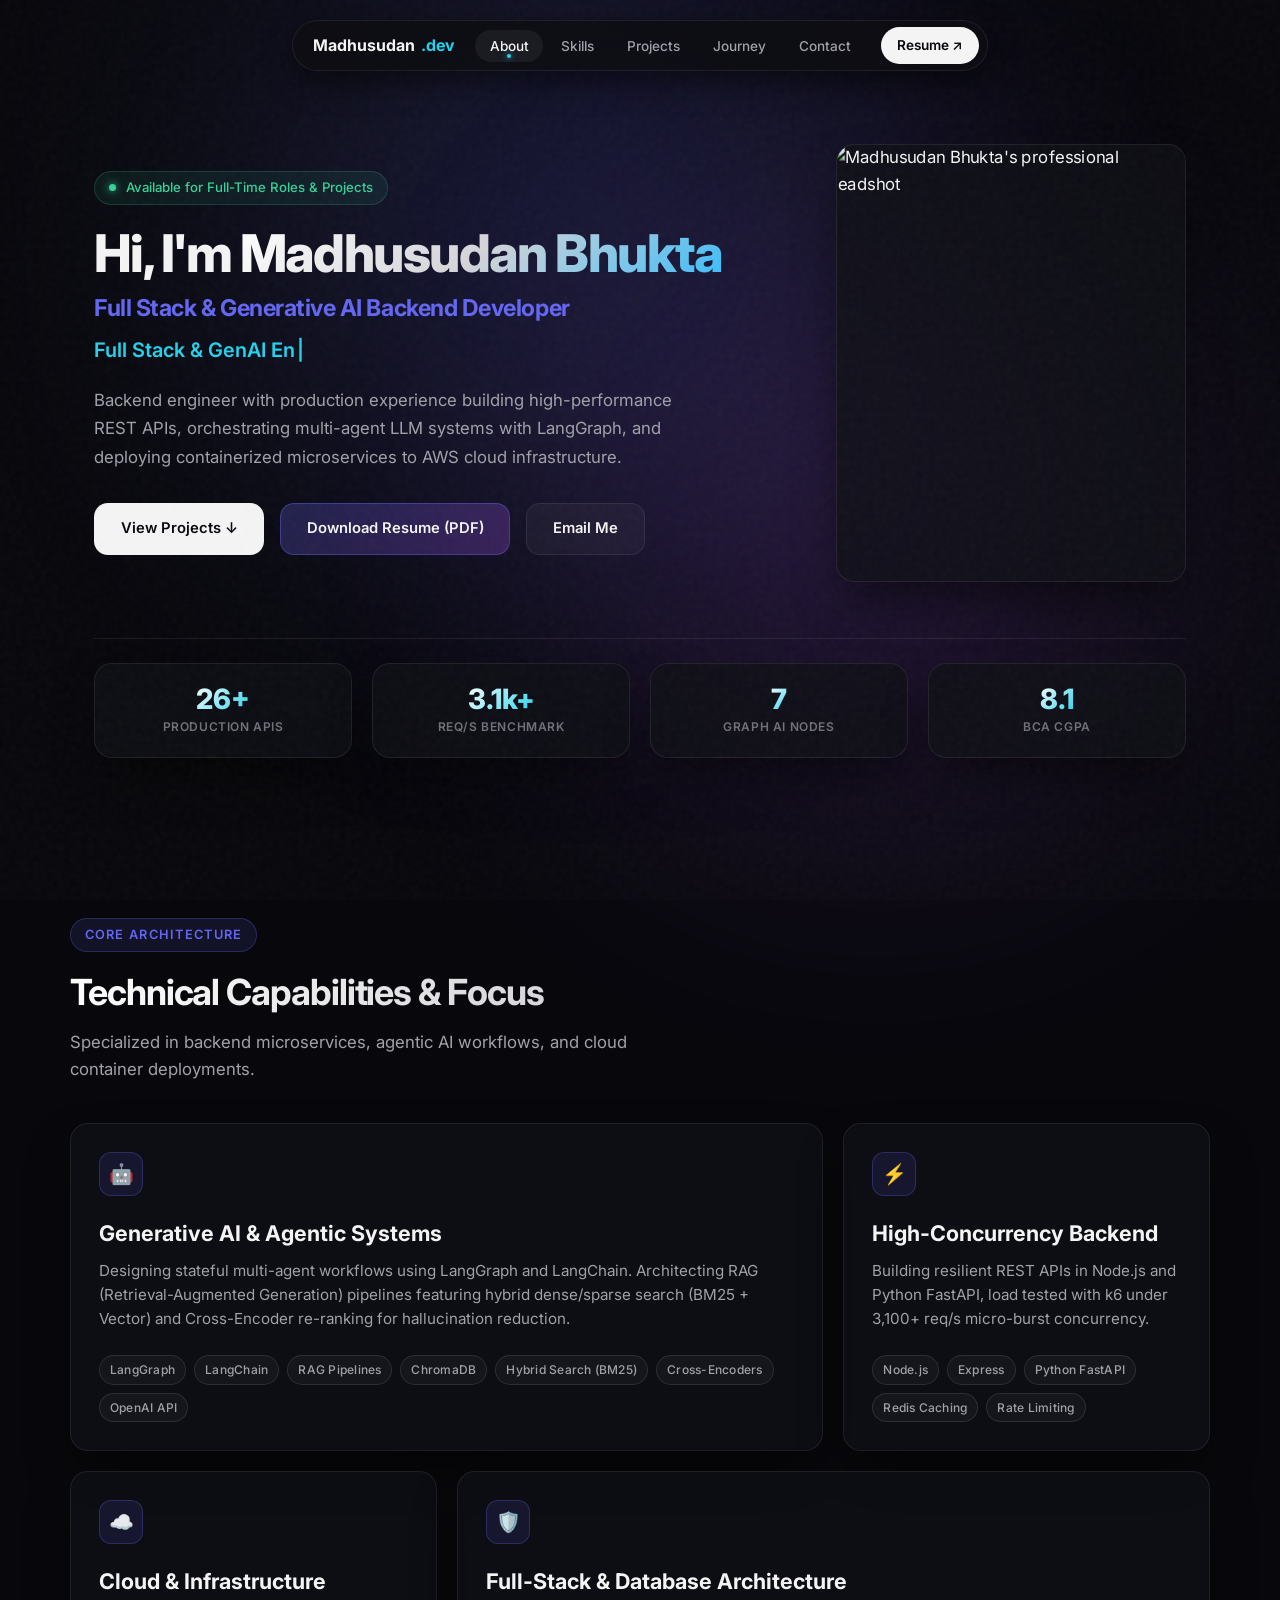
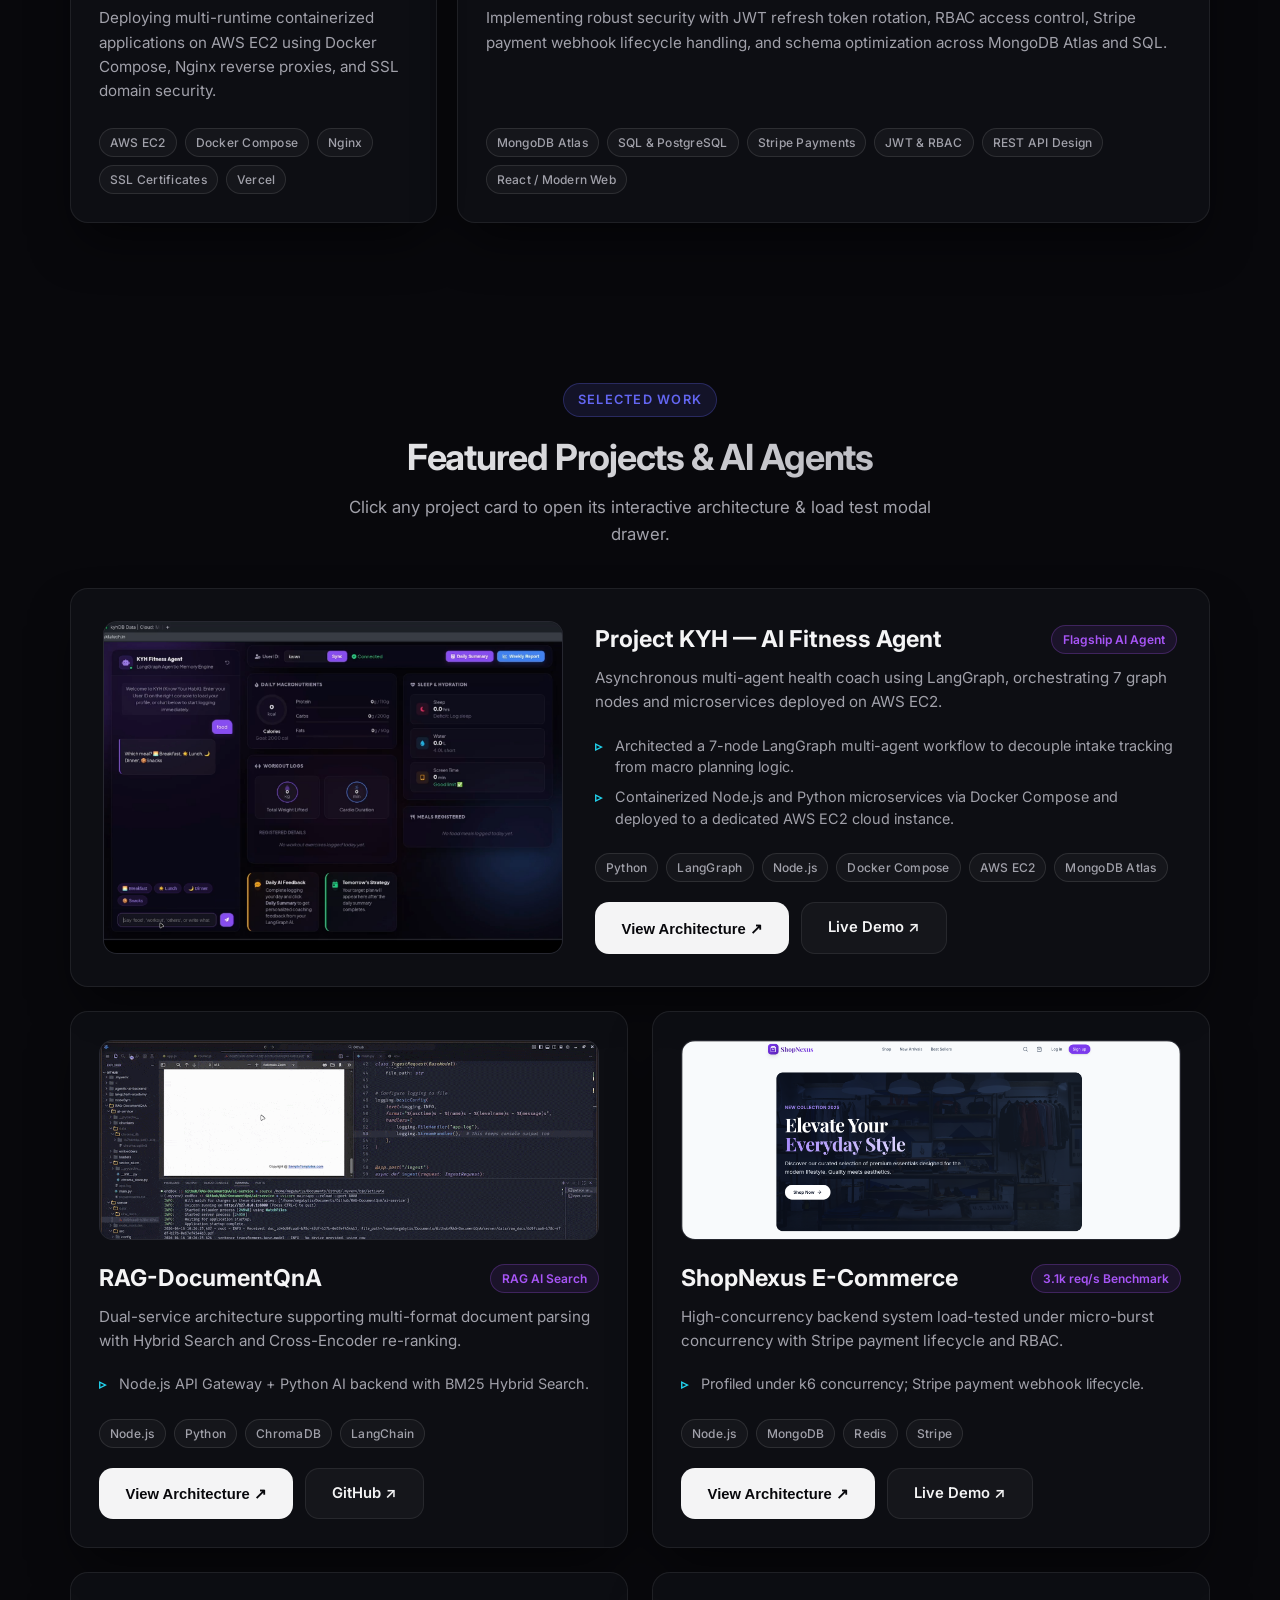
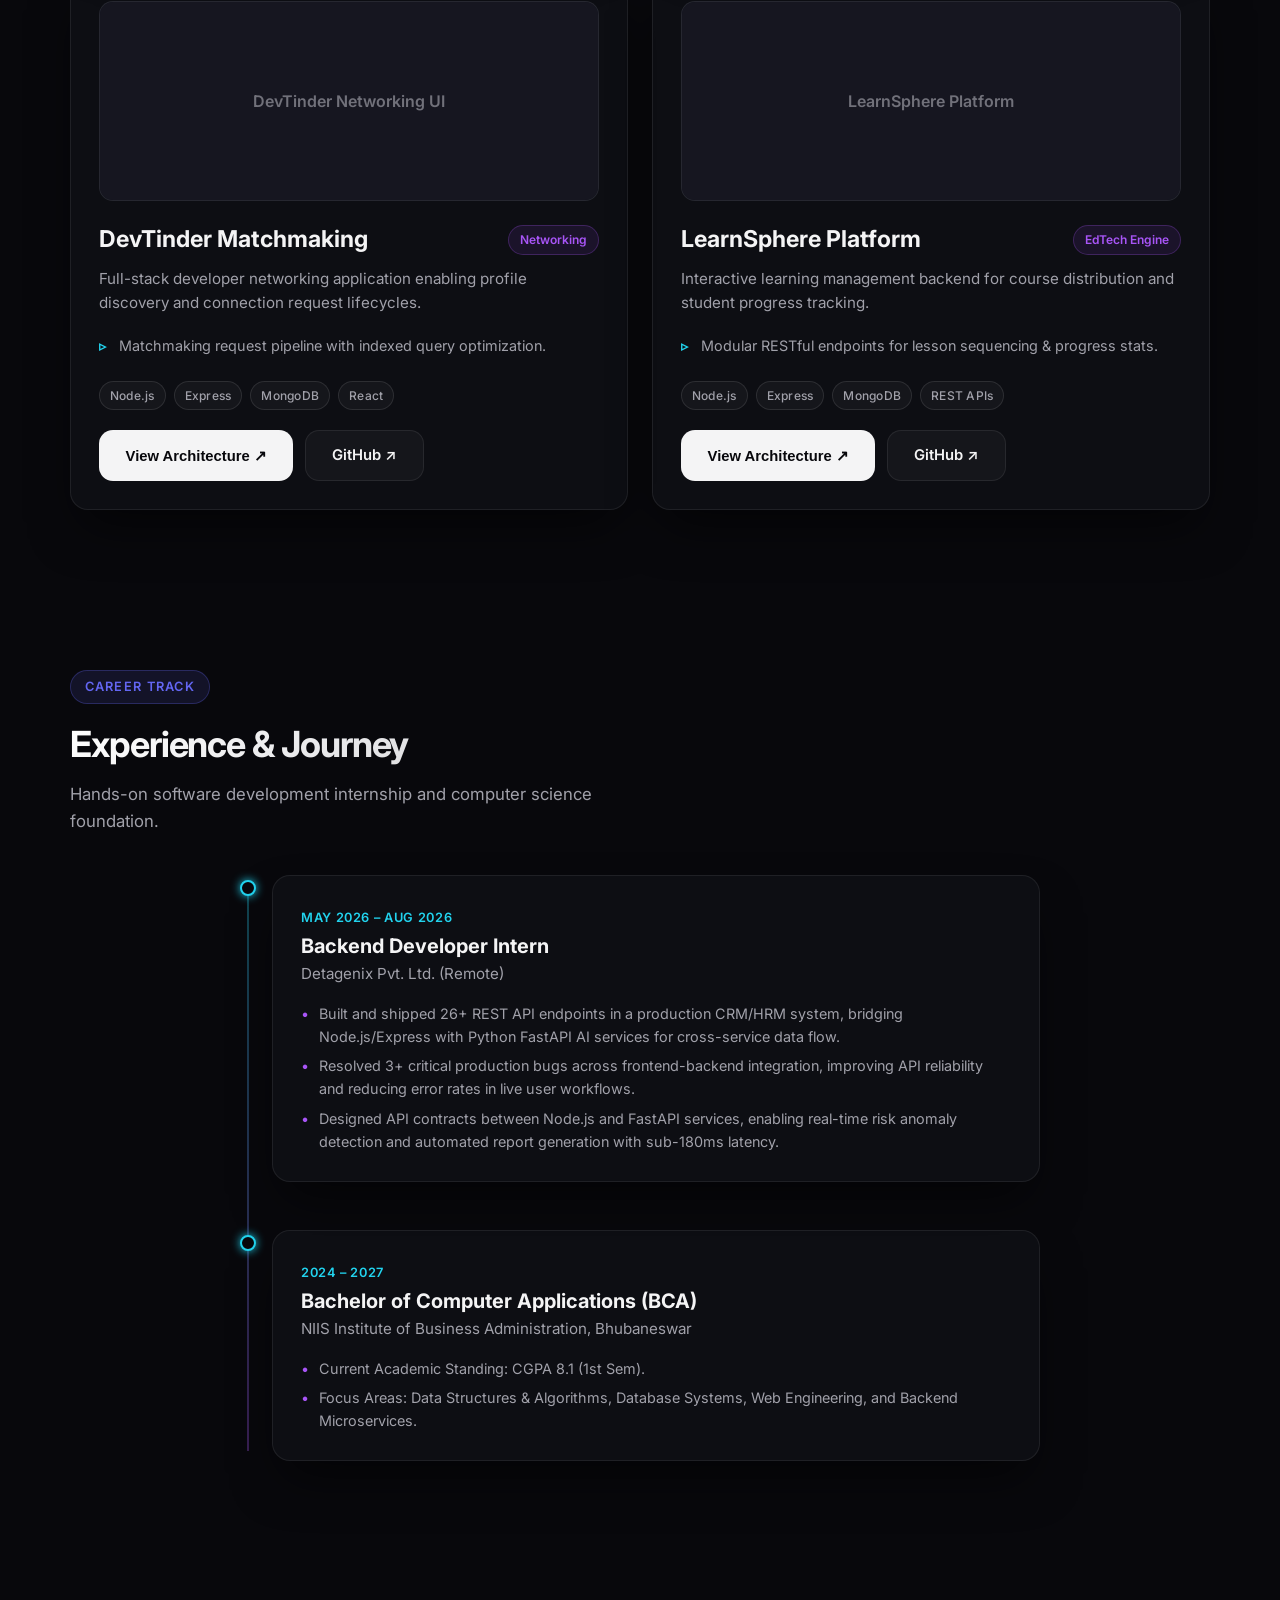
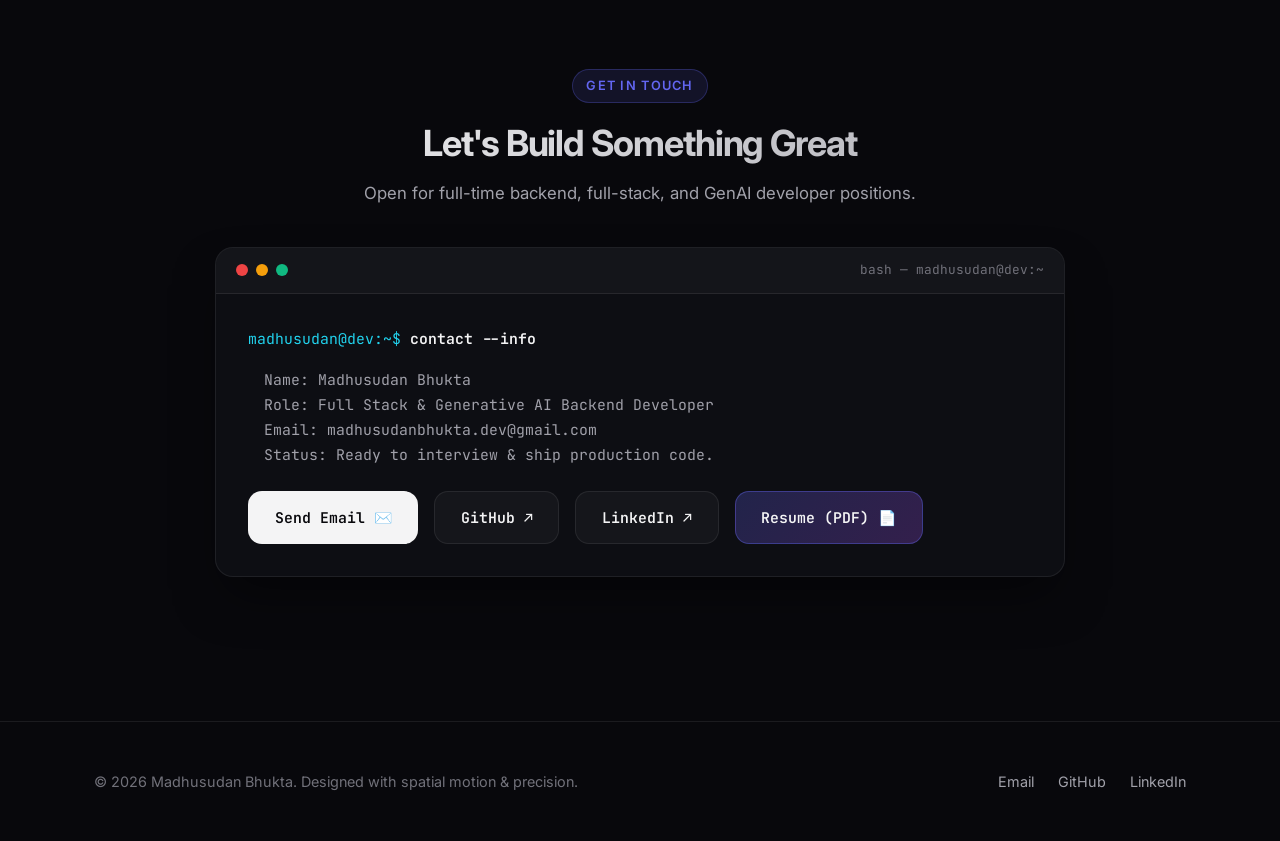
==== commit c6678300: "feat: implement interactive project detail modal and enhanced spotlight card tilt effects" ====
--- a/index.html
+++ b/index.html
@@ -8,7 +8,7 @@
       name="description"
       content="Portfolio of Madhusudan Bhukta, a Full Stack & Generative AI Backend Developer specializing in scalable REST APIs, LangGraph AI Agents, and high-concurrency microservices."
     />
-    <link rel="stylesheet" href="style.css" />
+    <link rel="stylesheet" href="style.css?v=5" />
     <link rel="preconnect" href="https://fonts.googleapis.com" />
     <link rel="preconnect" href="https://fonts.gstatic.com" crossorigin />
     <link
@@ -44,65 +44,72 @@
       </nav>
     </div>
 
-    <!-- Hero Section -->
+    <!-- EXECUTIVE HYBRID HERO SECTION -->
     <section class="container hero-section" id="about">
-      <div class="hero-grid">
-        <div class="hero-content">
-          <div class="status-badge hero-stagger">
-            <span class="status-dot"></span>
-            Available for Full-Time Roles & Projects
-          </div>
-          <h1 class="hero-title hero-stagger">
-            <span class="hero-title-gradient">Full Stack & GenAI</span><br />
-            Backend Developer
-          </h1>
-          <div class="hero-role-wrapper hero-stagger">
-            <span id="typewriter"></span><span class="type-cursor">|</span>
-          </div>
-          <p class="hero-description hero-stagger">
-            Backend engineer with production experience building high-performance REST APIs, orchestrating multi-agent LLM systems with LangGraph, and deploying containerized microservices to AWS cloud infrastructure.
-          </p>
-
-          <div class="hero-actions hero-stagger">
-            <a href="#projects" class="btn btn-primary">View Projects ↓</a>
-            <a
-              href="./assets/madhusudan-bhukta-resume.pdf"
-              target="_blank"
-              rel="noopener noreferrer"
-              class="btn btn-glow"
-              >Download Resume (PDF)</a
-            >
-            <a href="mailto:madhusudanbhukta.dev@gmail.com" class="btn btn-secondary"
-              >Email Me</a
-            >
-          </div>
-
-          <div class="stats-row hero-stagger">
-            <div class="stat-item">
-              <span class="stat-number">26+</span>
-              <span class="stat-label">Production APIs</span>
-            </div>
-            <div class="stat-item">
-              <span class="stat-number">3.1k+</span>
-              <span class="stat-label">req/s Benchmark</span>
-            </div>
-            <div class="stat-item">
-              <span class="stat-number">7</span>
-              <span class="stat-label">Graph AI Nodes</span>
-            </div>
-            <div class="stat-item">
-              <span class="stat-number">8.1</span>
-              <span class="stat-label">BCA CGPA</span>
-            </div>
-          </div>
-        </div>
-
-        <div class="hero-image-wrapper hero-stagger">
-          <img
-            src="img/professional-pic.jpg"
-            alt="Madhusudan Bhukta's professional headshot"
-            class="hero-img"
-          />
+      <div class="hero-wrapper">
+        <div class="hero-grid">
+          <!-- Hero Left Column (Content) -->
+          <div class="hero-content">
+            <div class="status-badge hero-stagger">
+              <span class="status-dot"></span>
+              Available for Full-Time Roles & Projects
+            </div>
+            <h1 class="hero-title hero-stagger">
+              Hi, I'm <span class="hero-title-gradient">Madhusudan Bhukta</span>
+            </h1>
+            <h2 class="hero-role-title hero-stagger">
+              Full Stack & Generative AI Backend Developer
+            </h2>
+            <div class="hero-role-wrapper hero-stagger">
+              <span id="typewriter"></span><span class="type-cursor">|</span>
+            </div>
+            <p class="hero-description hero-stagger">
+              Backend engineer with production experience building high-performance REST APIs, orchestrating multi-agent LLM systems with LangGraph, and deploying containerized microservices to AWS cloud infrastructure.
+            </p>
+
+            <div class="hero-actions hero-stagger">
+              <a href="#projects" class="btn btn-primary">View Projects ↓</a>
+              <a
+                href="./assets/madhusudan-bhukta-resume.pdf"
+                target="_blank"
+                rel="noopener noreferrer"
+                class="btn btn-glow"
+                >Download Resume (PDF)</a
+              >
+              <a href="mailto:madhusudanbhukta.dev@gmail.com" class="btn btn-secondary"
+                >Email Me</a
+              >
+            </div>
+          </div>
+
+          <!-- Hero Right Column (Large Executive Photo Stage) -->
+          <div class="hero-image-wrapper hero-stagger">
+            <img
+              src="img/professional-pic.jpg"
+              alt="Madhusudan Bhukta's professional headshot"
+              class="hero-img"
+            />
+          </div>
+        </div>
+
+        <!-- 4-Card Quick Stats Bento Bar -->
+        <div class="hero-stats-bar hero-stagger">
+          <div class="hero-stat-card">
+            <span class="stat-number">26+</span>
+            <span class="stat-label">Production APIs</span>
+          </div>
+          <div class="hero-stat-card">
+            <span class="stat-number">3.1k+</span>
+            <span class="stat-label">req/s Benchmark</span>
+          </div>
+          <div class="hero-stat-card">
+            <span class="stat-number">7</span>
+            <span class="stat-label">Graph AI Nodes</span>
+          </div>
+          <div class="hero-stat-card">
+            <span class="stat-number">8.1</span>
+            <span class="stat-label">BCA CGPA</span>
+          </div>
         </div>
       </div>
     </section>
@@ -187,19 +194,19 @@
       </div>
     </section>
 
-    <!-- Projects Section -->
+    <!-- 2-COLUMN DYNAMIC PROJECT SHOWCASE GRID -->
     <section class="container projects-section fade-in-section" id="projects">
-      <div class="section-header">
+      <div class="section-header" style="text-align: center;">
         <span class="section-tag">Selected Work</span>
-        <h2 class="section-title">Production & AI Projects</h2>
-        <p class="section-subtitle">
-          Outcome-first backend applications and agentic systems built with modern engineering standards.
+        <h2 class="section-title">Featured Projects & AI Agents</h2>
+        <p class="section-subtitle" style="margin: 0.5rem auto 0 auto;">
+          Click any project card to open its interactive architecture & load test modal drawer.
         </p>
       </div>
 
-      <div class="projects-grid">
-        <!-- Project 1 (Flagship) -->
-        <article class="spotlight-card project-card">
+      <div class="projects-showcase-container">
+        <!-- Flagship Showcase Banner (Full Width) -->
+        <article class="project-flagship-card" data-project-id="project-kyh">
           <div class="project-preview">
             <img
               src="img/project-kyh-ui.png"
@@ -210,15 +217,14 @@
           <div class="project-details">
             <div class="project-meta">
               <h3 class="project-title">Project KYH — AI Fitness Agent</h3>
-              <span class="project-badge">Flagship Agent</span>
+              <span class="project-badge">Flagship AI Agent</span>
             </div>
             <p class="project-summary">
               Asynchronous multi-agent health coach using LangGraph, orchestrating 7 graph nodes and microservices deployed on AWS EC2.
             </p>
             <ul class="project-highlights">
               <li>Architected a 7-node LangGraph multi-agent workflow to decouple intake tracking from macro planning logic.</li>
-              <li>Containerized Node.js and Python microservices via Docker Compose and deployed to a dedicated AWS EC2 instance.</li>
-              <li>Integrated session persistence synced with MongoDB Atlas to evaluate 30-day dietary behavior trends.</li>
+              <li>Containerized Node.js and Python microservices via Docker Compose and deployed to a dedicated AWS EC2 cloud instance.</li>
             </ul>
             <div class="tech-tags" style="margin-bottom: 1.25rem;">
               <span class="tech-tag">Python</span>
@@ -226,9 +232,12 @@
               <span class="tech-tag">Node.js</span>
               <span class="tech-tag">Docker Compose</span>
               <span class="tech-tag">AWS EC2</span>
-              <span class="tech-tag">MongoDB</span>
+              <span class="tech-tag">MongoDB Atlas</span>
             </div>
             <div class="project-links">
+              <button class="btn btn-primary open-modal-btn" data-project-id="project-kyh">
+                View Architecture ↗
+              </button>
               <a
                 href="https://kyh.bhuktatech.in/"
                 target="_blank"
@@ -236,181 +245,193 @@
                 class="btn btn-secondary"
                 >Live Demo ↗</a
               >
-              <a
-                href="https://github.com/megabytis/project-kyh"
-                target="_blank"
-                rel="noopener noreferrer"
-                class="btn btn-secondary"
-                >GitHub ↗</a
-              >
             </div>
           </div>
         </article>
 
-        <!-- Project 2 -->
-        <article class="spotlight-card project-card">
-          <div class="project-preview">
-            <img
-              src="img/RAG_documenQnA.gif"
-              alt="RAG Document Intelligence System Demo"
-              class="project-img"
-            />
-          </div>
-          <div class="project-details">
-            <div class="project-meta">
-              <h3 class="project-title">RAG-DocumentQnA — AI Document Search</h3>
-              <span class="project-badge">RAG Intelligence</span>
-            </div>
-            <p class="project-summary">
-              Dual-service architecture supporting multi-format document parsing with Hybrid Search and Cross-Encoder re-ranking.
-            </p>
-            <ul class="project-highlights">
-              <li>Built Node.js API Gateway + Python AI backend supporting PDF, TXT, and DOCX parsing with per-user isolation.</li>
-              <li>Reduced hallucination rates via Dense Embeddings + BM25 Sparse Search and Cross-Encoder re-ranking in ChromaDB.</li>
-            </ul>
-            <div class="tech-tags" style="margin-bottom: 1.25rem;">
-              <span class="tech-tag">Node.js</span>
-              <span class="tech-tag">Python</span>
-              <span class="tech-tag">ChromaDB</span>
-              <span class="tech-tag">LangChain</span>
-              <span class="tech-tag">Hybrid Search</span>
-            </div>
-            <div class="project-links">
-              <a
-                href="https://github.com/megabytis/RAG-DocumentQnA"
-                target="_blank"
-                rel="noopener noreferrer"
-                class="btn btn-secondary"
-                >GitHub ↗</a
-              >
-            </div>
-          </div>
-        </article>
-
-        <!-- Project 3 -->
-        <article class="spotlight-card project-card">
-          <div class="project-preview">
-            <img
-              src="img/shopnexus-ui.png"
-              alt="ShopNexus E-commerce Platform UI"
-              class="project-img"
-            />
-          </div>
-          <div class="project-details">
-            <div class="project-meta">
-              <h3 class="project-title">ShopNexus — E-Commerce Platform</h3>
-              <span class="project-badge">Full-Stack System</span>
-            </div>
-            <p class="project-summary">
-              High-concurrency backend system load-tested under micro-burst concurrency with Stripe payment lifecycle and RBAC.
-            </p>
-            <ul class="project-highlights">
-              <li>Load-tested with k6 at 3,100+ requests under peak 50 virtual user concurrency to identify database bottlenecks.</li>
-              <li>Built Stripe payment lifecycle with idempotent webhook processing across 12+ MongoDB models.</li>
-              <li>Implemented JWT authentication with refresh token rotation and rate-limiting across 25+ API routes.</li>
-            </ul>
-            <div class="tech-tags" style="margin-bottom: 1.25rem;">
-              <span class="tech-tag">Node.js</span>
-              <span class="tech-tag">Express</span>
-              <span class="tech-tag">MongoDB</span>
-              <span class="tech-tag">Redis</span>
-              <span class="tech-tag">Stripe</span>
-              <span class="tech-tag">k6</span>
-            </div>
-            <div class="project-links">
-              <a
-                href="https://shop-nexus-beta.vercel.app"
-                target="_blank"
-                rel="noopener noreferrer"
-                class="btn btn-secondary"
-                >Live Demo ↗</a
-              >
-              <a
-                href="https://github.com/megabytis/shopnexus"
-                target="_blank"
-                rel="noopener noreferrer"
-                class="btn btn-secondary"
-                >GitHub ↗</a
-              >
-            </div>
-          </div>
-        </article>
-
-        <!-- Project 4 (DevTinder) -->
-        <article class="spotlight-card project-card">
-          <div class="project-preview">
-            <div style="width:100%; height:100%; display:flex; align-items:center; justify-content:center; background: #181822; color:#71717a; font-weight:600; font-size:1.1rem;">
-              <span>DevTinder UI Platform</span>
-            </div>
-          </div>
-          <div class="project-details">
-            <div class="project-meta">
-              <h3 class="project-title">DevTinder — Developer Matchmaking</h3>
-              <span class="project-badge">Networking App</span>
-            </div>
-            <p class="project-summary">
-              Full-stack developer matchmaking application enabling developer profile discovery and connection requests.
-            </p>
-            <ul class="project-highlights">
-              <li>Engineered matchmaking request pipeline (send, accept, ignore) with database query indexing.</li>
-              <li>Implemented secure JWT authentication cookies and sanitized user profile schemas.</li>
-            </ul>
-            <div class="tech-tags" style="margin-bottom: 1.25rem;">
-              <span class="tech-tag">Node.js</span>
-              <span class="tech-tag">Express</span>
-              <span class="tech-tag">MongoDB</span>
-              <span class="tech-tag">React</span>
-            </div>
-            <div class="project-links">
-              <a
-                href="https://github.com/megabytis"
-                target="_blank"
-                rel="noopener noreferrer"
-                class="btn btn-secondary"
-                >GitHub ↗</a
-              >
-            </div>
-          </div>
-        </article>
-
-        <!-- Project 5 (LearnSphere) -->
-        <article class="spotlight-card project-card">
-          <div class="project-preview">
-            <div style="width:100%; height:100%; display:flex; align-items:center; justify-content:center; background: #181822; color:#71717a; font-weight:600; font-size:1.1rem;">
-              <span>LearnSphere System</span>
-            </div>
-          </div>
-          <div class="project-details">
-            <div class="project-meta">
-              <h3 class="project-title">LearnSphere — Course Platform</h3>
-              <span class="project-badge">EdTech Backend</span>
-            </div>
-            <p class="project-summary">
-              Interactive learning management backend for course distribution and student progress tracking.
-            </p>
-            <ul class="project-highlights">
-              <li>Designed modular RESTful endpoints for lesson sequencing and progress state updates.</li>
-              <li>Optimized MongoDB schema design for fast retrieval of course structures and user stats.</li>
-            </ul>
-            <div class="tech-tags" style="margin-bottom: 1.25rem;">
-              <span class="tech-tag">Node.js</span>
-              <span class="tech-tag">Express</span>
-              <span class="tech-tag">MongoDB</span>
-              <span class="tech-tag">REST APIs</span>
-            </div>
-            <div class="project-links">
-              <a
-                href="https://github.com/megabytis"
-                target="_blank"
-                rel="noopener noreferrer"
-                class="btn btn-secondary"
-                >GitHub ↗</a
-              >
-            </div>
-          </div>
-        </article>
+        <!-- 2-Column Grid Cards -->
+        <div class="projects-2col-grid">
+          <!-- Project 2 -->
+          <article class="project-grid-card" data-project-id="rag-documentqna">
+            <div class="project-preview">
+              <img
+                src="img/RAG_documenQnA.gif"
+                alt="RAG Document Intelligence System Demo"
+                class="project-img"
+              />
+            </div>
+            <div class="project-details">
+              <div class="project-meta">
+                <h3 class="project-title">RAG-DocumentQnA</h3>
+                <span class="project-badge">RAG AI Search</span>
+              </div>
+              <p class="project-summary">
+                Dual-service architecture supporting multi-format document parsing with Hybrid Search and Cross-Encoder re-ranking.
+              </p>
+              <ul class="project-highlights">
+                <li>Node.js API Gateway + Python AI backend with BM25 Hybrid Search.</li>
+              </ul>
+              <div class="tech-tags" style="margin-bottom: 1.25rem;">
+                <span class="tech-tag">Node.js</span>
+                <span class="tech-tag">Python</span>
+                <span class="tech-tag">ChromaDB</span>
+                <span class="tech-tag">LangChain</span>
+              </div>
+              <div class="project-links">
+                <button class="btn btn-primary open-modal-btn" data-project-id="rag-documentqna">
+                  View Architecture ↗
+                </button>
+                <a
+                  href="https://github.com/megabytis/RAG-DocumentQnA"
+                  target="_blank"
+                  rel="noopener noreferrer"
+                  class="btn btn-secondary"
+                  >GitHub ↗</a
+                >
+              </div>
+            </div>
+          </article>
+
+          <!-- Project 3 -->
+          <article class="project-grid-card" data-project-id="shopnexus">
+            <div class="project-preview">
+              <img
+                src="img/shopnexus-ui.png"
+                alt="ShopNexus E-commerce Platform UI"
+                class="project-img"
+              />
+            </div>
+            <div class="project-details">
+              <div class="project-meta">
+                <h3 class="project-title">ShopNexus E-Commerce</h3>
+                <span class="project-badge">3.1k req/s Benchmark</span>
+              </div>
+              <p class="project-summary">
+                High-concurrency backend system load-tested under micro-burst concurrency with Stripe payment lifecycle and RBAC.
+              </p>
+              <ul class="project-highlights">
+                <li>Profiled under k6 concurrency; Stripe payment webhook lifecycle.</li>
+              </ul>
+              <div class="tech-tags" style="margin-bottom: 1.25rem;">
+                <span class="tech-tag">Node.js</span>
+                <span class="tech-tag">MongoDB</span>
+                <span class="tech-tag">Redis</span>
+                <span class="tech-tag">Stripe</span>
+              </div>
+              <div class="project-links">
+                <button class="btn btn-primary open-modal-btn" data-project-id="shopnexus">
+                  View Architecture ↗
+                </button>
+                <a
+                  href="https://shop-nexus-beta.vercel.app"
+                  target="_blank"
+                  rel="noopener noreferrer"
+                  class="btn btn-secondary"
+                  >Live Demo ↗</a
+                >
+              </div>
+            </div>
+          </article>
+
+          <!-- Project 4 (DevTinder) -->
+          <article class="project-grid-card" data-project-id="devtinder">
+            <div class="project-preview">
+              <div style="width:100%; height:100%; display:flex; align-items:center; justify-content:center; background: #161620; color:#71717a; font-weight:600; font-size:1rem;">
+                <span>DevTinder Networking UI</span>
+              </div>
+            </div>
+            <div class="project-details">
+              <div class="project-meta">
+                <h3 class="project-title">DevTinder Matchmaking</h3>
+                <span class="project-badge">Networking</span>
+              </div>
+              <p class="project-summary">
+                Full-stack developer networking application enabling profile discovery and connection request lifecycles.
+              </p>
+              <ul class="project-highlights">
+                <li>Matchmaking request pipeline with indexed query optimization.</li>
+              </ul>
+              <div class="tech-tags" style="margin-bottom: 1.25rem;">
+                <span class="tech-tag">Node.js</span>
+                <span class="tech-tag">Express</span>
+                <span class="tech-tag">MongoDB</span>
+                <span class="tech-tag">React</span>
+              </div>
+              <div class="project-links">
+                <button class="btn btn-primary open-modal-btn" data-project-id="devtinder">
+                  View Architecture ↗
+                </button>
+                <a
+                  href="https://github.com/megabytis"
+                  target="_blank"
+                  rel="noopener noreferrer"
+                  class="btn btn-secondary"
+                  >GitHub ↗</a
+                >
+              </div>
+            </div>
+          </article>
+
+          <!-- Project 5 (LearnSphere) -->
+          <article class="project-grid-card" data-project-id="learnsphere">
+            <div class="project-preview">
+              <div style="width:100%; height:100%; display:flex; align-items:center; justify-content:center; background: #161620; color:#71717a; font-weight:600; font-size:1rem;">
+                <span>LearnSphere Platform</span>
+              </div>
+            </div>
+            <div class="project-details">
+              <div class="project-meta">
+                <h3 class="project-title">LearnSphere Platform</h3>
+                <span class="project-badge">EdTech Engine</span>
+              </div>
+              <p class="project-summary">
+                Interactive learning management backend for course distribution and student progress tracking.
+              </p>
+              <ul class="project-highlights">
+                <li>Modular RESTful endpoints for lesson sequencing & progress stats.</li>
+              </ul>
+              <div class="tech-tags" style="margin-bottom: 1.25rem;">
+                <span class="tech-tag">Node.js</span>
+                <span class="tech-tag">Express</span>
+                <span class="tech-tag">MongoDB</span>
+                <span class="tech-tag">REST APIs</span>
+              </div>
+              <div class="project-links">
+                <button class="btn btn-primary open-modal-btn" data-project-id="learnsphere">
+                  View Architecture ↗
+                </button>
+                <a
+                  href="https://github.com/megabytis"
+                  target="_blank"
+                  rel="noopener noreferrer"
+                  class="btn btn-secondary"
+                  >GitHub ↗</a
+                >
+              </div>
+            </div>
+          </article>
+        </div>
       </div>
     </section>
+
+    <!-- Holographic Modal Drawer Container -->
+    <div class="modal-overlay" id="project-modal">
+      <div class="modal-card">
+        <button class="modal-close-btn" id="modal-close-btn">✕</button>
+        <div class="modal-header">
+          <span class="modal-badge" id="modal-badge">Architecture Breakdown</span>
+          <h2 class="modal-title" id="modal-title">Project Details</h2>
+          <p class="modal-subtitle" id="modal-subtitle"></p>
+        </div>
+        <div class="modal-preview" id="modal-preview-container">
+          <img src="" alt="" id="modal-img" class="modal-img" />
+        </div>
+        <h4 class="modal-section-title">Key Engineering Highlights & Impact</h4>
+        <ul class="modal-highlights" id="modal-highlights"></ul>
+        <div class="tech-tags" id="modal-tags" style="margin-bottom: 1.5rem;"></div>
+        <div class="modal-actions" id="modal-actions"></div>
+      </div>
+    </div>
 
     <!-- Experience / Journey Section -->
     <section class="container timeline-section fade-in-section" id="experience">
@@ -518,7 +539,7 @@
     <footer class="footer">
       <div class="container footer-content">
         <p class="footer-text">
-          &copy; <span id="current-year"></span> Madhusudan Bhukta. Designed with precision & motion.
+          &copy; <span id="current-year"></span> Madhusudan Bhukta. Designed with spatial motion & precision.
         </p>
         <div class="footer-links">
           <a href="mailto:madhusudanbhukta.dev@gmail.com" class="footer-link">Email</a>
@@ -530,7 +551,7 @@
 
     <!-- JS Dependencies -->
     <script src="https://cdnjs.cloudflare.com/ajax/libs/three.js/r134/three.min.js"></script>
-    <script src="three-bg.js"></script>
-    <script src="script.js"></script>
+    <script src="three-bg.js?v=5"></script>
+    <script src="script.js?v=5"></script>
   </body>
 </html>
--- a/style.css
+++ b/style.css
@@ -1,33 +1,35 @@
 /* ==========================================================================
-   DESIGN SYSTEM & THEME TOKENS (Awwwards / Linear Aesthetic)
+   PERFECT HYBRID PORTFOLIO DESIGN SYSTEM
+   (Executive Hero Grid + 4-Card Stats Bar + 2-Column Projects Grid)
    ========================================================================== */
 :root {
   /* Color Palette */
-  --canvas: #09090b;
-  --surface: #121216;
-  --surface-secondary: #18181f;
-  --surface-hover: #20202b;
+  --canvas: #08080c;
+  --surface: rgba(15, 16, 22, 0.75);
+  --surface-secondary: rgba(22, 24, 33, 0.85);
+  --surface-hover: rgba(28, 30, 42, 0.9);
   --border: rgba(255, 255, 255, 0.08);
-  --border-hover: rgba(255, 255, 255, 0.18);
-  --border-glow: rgba(56, 189, 248, 0.4);
+  --border-hover: rgba(99, 102, 241, 0.4);
+  --border-glow: rgba(99, 102, 241, 0.3);
 
   --text-main: #f4f4f5;
   --text-muted: #a1a1aa;
   --text-dim: #71717a;
 
   --accent-cyan: #22d3ee;
+  --accent-indigo: #6366f1;
   --accent-blue: #38bdf8;
   --accent-purple: #a855f7;
   --accent-emerald: #10b981;
 
-  --gradient-brand: linear-gradient(135deg, #38bdf8 0%, #a855f7 100%);
+  --gradient-brand: linear-gradient(135deg, #6366f1 0%, #a855f7 100%);
   --gradient-text: linear-gradient(135deg, #ffffff 0%, #d4d4d8 50%, #38bdf8 100%);
   --gradient-surface: linear-gradient(180deg, rgba(255, 255, 255, 0.03) 0%, rgba(255, 255, 255, 0) 100%);
 
   /* Spacing & Sizing */
   --radius-sm: 8px;
   --radius-md: 14px;
-  --radius-lg: 20px;
+  --radius-lg: 18px;
   --radius-pill: 9999px;
 
   --font-sans: 'Inter', -apple-system, BlinkMacSystemFont, 'Segoe UI', Roboto, sans-serif;
@@ -84,26 +86,26 @@
 .ambient-aura {
   position: fixed;
   border-radius: 50%;
-  filter: blur(120px);
+  filter: blur(140px);
   pointer-events: none;
   z-index: -1;
-  opacity: 0.15;
+  opacity: 0.18;
 }
 
 .aura-1 {
   top: -10%;
   left: 20%;
-  width: 600px;
-  height: 600px;
-  background: var(--accent-blue);
+  width: 650px;
+  height: 650px;
+  background: var(--accent-indigo);
   animation: floatAura 25s ease-in-out infinite alternate;
 }
 
 .aura-2 {
   bottom: 10%;
   right: 10%;
-  width: 500px;
-  height: 500px;
+  width: 550px;
+  height: 550px;
   background: var(--accent-purple);
   animation: floatAura 20s ease-in-out infinite alternate-reverse;
 }
@@ -114,7 +116,7 @@
   100% { transform: translate(-40px, 50px) scale(0.9); }
 }
 
-/* Typography & Layout Container */
+/* Container */
 .container {
   max-width: 1140px;
   margin: 0 auto;
@@ -122,7 +124,7 @@
 }
 
 .section-header {
-  margin-bottom: 3rem;
+  margin-bottom: 2.5rem;
 }
 
 .section-tag {
@@ -133,9 +135,9 @@
   font-weight: 600;
   text-transform: uppercase;
   letter-spacing: 0.1em;
-  color: var(--accent-cyan);
-  background: rgba(34, 211, 238, 0.08);
-  border: 1px solid rgba(34, 211, 238, 0.2);
+  color: var(--accent-indigo);
+  background: rgba(99, 102, 241, 0.12);
+  border: 1px solid rgba(99, 102, 241, 0.28);
   padding: 0.35rem 0.85rem;
   border-radius: var(--radius-pill);
   margin-bottom: 0.75rem;
@@ -158,42 +160,40 @@
   max-width: 600px;
 }
 
-/* Spotlight Card Base */
-.spotlight-card {
-  position: relative;
-  background-color: var(--surface);
+/* Spatial Glass Base Card */
+.spotlight-card, .project-flagship-card, .project-grid-card, .bento-card, .timeline-content-card, .terminal-card, .hero-stat-card, .hero-image-wrapper {
+  position: relative;
+  background: var(--surface);
+  backdrop-filter: blur(20px);
+  -webkit-backdrop-filter: blur(20px);
   border: 1px solid var(--border);
   border-radius: var(--radius-lg);
   overflow: hidden;
-  transition: border-color 0.3s ease, transform 0.3s ease, box-shadow 0.3s ease;
-}
-
-.spotlight-card::before {
-  content: "";
+  box-shadow: 0 25px 50px -12px rgba(0, 0, 0, 0.6);
+  transition: transform 0.3s cubic-bezier(0.16, 1, 0.3, 1), border-color 0.3s ease, box-shadow 0.3s ease;
+}
+
+.spotlight-card::before, .project-flagship-card::before, .project-grid-card::before, .bento-card::before, .hero-stat-card::before, .hero-image-wrapper::before {
+  content: '';
   position: absolute;
-  inset: 0;
-  background: radial-gradient(
-    700px circle at var(--mouse-x, 50%) var(--mouse-y, 50%),
-    rgba(56, 189, 248, 0.12),
-    transparent 40%
-  );
+  top: 0; left: 0; right: 0; bottom: 0;
+  background: radial-gradient(450px circle at var(--mouse-x, 50%) var(--mouse-y, 50%), rgba(99, 102, 241, 0.16), transparent 40%);
+  pointer-events: none;
   opacity: 0;
   transition: opacity 0.4s ease;
-  pointer-events: none;
   z-index: 1;
 }
 
-.spotlight-card:hover::before {
+.spotlight-card:hover::before, .project-flagship-card:hover::before, .project-grid-card:hover::before, .bento-card:hover::before, .hero-stat-card:hover::before, .hero-image-wrapper:hover::before {
   opacity: 1;
 }
 
-.spotlight-card:hover {
+.spotlight-card:hover, .project-flagship-card:hover, .project-grid-card:hover, .bento-card:hover, .hero-stat-card:hover, .hero-image-wrapper:hover {
   border-color: var(--border-hover);
-  transform: translateY(-4px);
-  box-shadow: 0 20px 40px -15px rgba(0, 0, 0, 0.5), 0 0 25px rgba(56, 189, 248, 0.08);
-}
-
-.spotlight-card > * {
+  box-shadow: 0 20px 40px -10px rgba(99, 102, 241, 0.22), 0 0 25px rgba(99, 102, 241, 0.1);
+}
+
+.spotlight-card > *, .project-flagship-card > *, .project-grid-card > *, .bento-card > * {
   position: relative;
   z-index: 2;
 }
@@ -214,13 +214,13 @@
   display: flex;
   align-items: center;
   gap: 0.5rem;
-  background: rgba(18, 18, 22, 0.75);
+  background: rgba(13, 14, 18, 0.85);
   backdrop-filter: blur(20px);
   -webkit-backdrop-filter: blur(20px);
   border: 1px solid var(--border);
   padding: 0.4rem 0.5rem 0.4rem 1.25rem;
   border-radius: var(--radius-pill);
-  box-shadow: 0 10px 30px rgba(0, 0, 0, 0.4);
+  box-shadow: 0 10px 30px rgba(0, 0, 0, 0.5);
   transition: var(--transition-smooth);
 }
 
@@ -289,7 +289,7 @@
   transform: scale(1.03);
 }
 
-/* Hero Section */
+/* EXECUTIVE HYBRID HERO SECTION */
 .hero-section {
   padding-top: 9rem;
   padding-bottom: 5rem;
@@ -298,9 +298,16 @@
   align-items: center;
 }
 
+.hero-wrapper {
+  display: flex;
+  flex-direction: column;
+  gap: 3.5rem;
+  width: 100%;
+}
+
 .hero-grid {
   display: grid;
-  grid-template-columns: 1fr 340px;
+  grid-template-columns: 1fr 350px;
   gap: 3.5rem;
   align-items: center;
 }
@@ -338,7 +345,7 @@
   font-weight: 800;
   line-height: 1.1;
   letter-spacing: -0.03em;
-  margin-bottom: 0.75rem;
+  margin-bottom: 0.5rem;
 }
 
 .hero-title-gradient {
@@ -348,12 +355,20 @@
   -webkit-text-fill-color: transparent;
 }
 
+.hero-role-title {
+  font-size: 1.45rem;
+  font-weight: 700;
+  color: var(--accent-indigo);
+  margin-bottom: 0.4rem;
+  letter-spacing: -0.02em;
+}
+
 .hero-role-wrapper {
-  font-size: 1.35rem;
+  font-size: 1.25rem;
   font-weight: 600;
   color: var(--accent-cyan);
   margin-bottom: 1.25rem;
-  min-height: 2.2rem;
+  min-height: 2rem;
   display: flex;
   align-items: center;
 }
@@ -380,7 +395,6 @@
   display: flex;
   flex-wrap: wrap;
   gap: 1rem;
-  margin-bottom: 2.5rem;
 }
 
 .btn {
@@ -410,52 +424,81 @@
 }
 
 .btn-secondary {
-  background: var(--surface);
+  background: rgba(255, 255, 255, 0.04);
   border-color: var(--border);
   color: var(--text-main);
 }
 
 .btn-secondary:hover {
   border-color: var(--border-hover);
-  background: var(--surface-hover);
+  background: rgba(255, 255, 255, 0.08);
   transform: translateY(-2px);
 }
 
 .btn-glow {
   position: relative;
-  background: linear-gradient(135deg, rgba(56, 189, 248, 0.15), rgba(168, 85, 247, 0.15));
-  border: 1px solid rgba(56, 189, 248, 0.3);
+  background: linear-gradient(135deg, rgba(99, 102, 241, 0.25), rgba(168, 85, 247, 0.25));
+  border: 1px solid rgba(99, 102, 241, 0.4);
   color: var(--text-main);
 }
 
 .btn-glow:hover {
   border-color: var(--accent-cyan);
   transform: translateY(-2px);
-  box-shadow: 0 0 20px rgba(56, 189, 248, 0.3);
-}
-
-/* Quick Stats Row */
-.stats-row {
+  box-shadow: 0 0 20px rgba(99, 102, 241, 0.4);
+}
+
+/* Executive Photo Stage (Rectangular Glass) */
+.hero-image-wrapper {
+  position: relative;
+  width: 100%;
+  aspect-ratio: 4 / 5;
+  border-radius: var(--radius-lg);
+  overflow: hidden;
+}
+
+.hero-img {
+  width: 100%;
+  height: 100%;
+  object-fit: cover;
+  object-position: top center;
+  transform: scale(1.05);
+  transition: transform 0.6s var(--transition-smooth);
+}
+
+.hero-image-wrapper:hover .hero-img {
+  transform: scale(1.1);
+}
+
+/* 4-Card Quick Stats Bento Bar */
+.hero-stats-bar {
   display: grid;
   grid-template-columns: repeat(4, 1fr);
-  gap: 1rem;
+  gap: 1.25rem;
+  width: 100%;
   padding-top: 1.5rem;
   border-top: 1px solid var(--border);
 }
 
-.stat-item {
+.hero-stat-card {
+  padding: 1.25rem 1rem;
+  text-align: center;
   display: flex;
   flex-direction: column;
+  align-items: center;
+  justify-content: center;
 }
 
 .stat-number {
-  font-size: 1.5rem;
-  font-weight: 700;
+  font-size: 1.75rem;
+  font-weight: 800;
   color: var(--text-main);
   background: linear-gradient(135deg, #ffffff, var(--accent-cyan));
   -webkit-background-clip: text;
   background-clip: text;
   -webkit-text-fill-color: transparent;
+  line-height: 1.1;
+  margin-bottom: 0.2rem;
 }
 
 .stat-label {
@@ -463,46 +506,7 @@
   color: var(--text-dim);
   text-transform: uppercase;
   letter-spacing: 0.05em;
-  font-weight: 500;
-}
-
-/* Hero Image Card */
-.hero-image-wrapper {
-  position: relative;
-  width: 100%;
-  aspect-ratio: 4 / 5;
-  border-radius: var(--radius-lg);
-  overflow: hidden;
-  background: var(--surface);
-  border: 1px solid var(--border);
-  box-shadow: 0 20px 40px rgba(0, 0, 0, 0.4);
-}
-
-.hero-image-wrapper::after {
-  content: "";
-  position: absolute;
-  inset: 0;
-  border-radius: inherit;
-  padding: 1px;
-  background: var(--gradient-brand);
-  -webkit-mask: linear-gradient(#fff 0 0) content-box, linear-gradient(#fff 0 0);
-  -webkit-mask-composite: xor;
-  mask-composite: exclude;
-  opacity: 0.4;
-  pointer-events: none;
-}
-
-.hero-img {
-  width: 100%;
-  height: 100%;
-  object-fit: cover;
-  object-position: top center;
-  transform: scale(1.08);
-  transition: transform 0.6s var(--transition-smooth);
-}
-
-.hero-image-wrapper:hover .hero-img {
-  transform: scale(1.12);
+  font-weight: 600;
 }
 
 /* Bento Grid (Skills & Core Focus) */
@@ -517,22 +521,20 @@
 }
 
 .bento-card {
-  padding: 2rem;
+  padding: 1.75rem;
   display: flex;
   flex-direction: column;
 }
 
 .col-span-8 { grid-column: span 8; }
 .col-span-4 { grid-column: span 4; }
-.col-span-6 { grid-column: span 6; }
-.col-span-12 { grid-column: span 12; }
 
 .bento-icon {
   width: 44px;
   height: 44px;
   border-radius: 12px;
-  background: rgba(56, 189, 248, 0.1);
-  border: 1px solid rgba(56, 189, 248, 0.2);
+  background: rgba(99, 102, 241, 0.12);
+  border: 1px solid rgba(99, 102, 241, 0.28);
   display: flex;
   align-items: center;
   justify-content: center;
@@ -563,39 +565,41 @@
 }
 
 .tech-tag {
-  font-size: 0.8rem;
+  background: rgba(255, 255, 255, 0.04);
+  border: 1px solid rgba(255, 255, 255, 0.1);
+  color: #a1a1aa;
+  font-size: 0.75rem;
+  padding: 4px 10px;
+  border-radius: 9999px;
+  letter-spacing: 0.02em;
   font-weight: 500;
-  color: var(--text-muted);
-  background: rgba(255, 255, 255, 0.04);
-  border: 1px solid var(--border);
-  padding: 0.35rem 0.75rem;
-  border-radius: var(--radius-pill);
   transition: var(--transition-fast);
 }
 
 .tech-tag:hover {
-  color: var(--text-main);
+  color: #ffffff;
   border-color: var(--accent-cyan);
-  background: rgba(34, 211, 238, 0.08);
+  background: rgba(34, 211, 238, 0.1);
   transform: translateY(-1px);
 }
 
-/* Projects Showcase */
+/* 2-COLUMN DYNAMIC PROJECT SHOWCASE GRID */
 .projects-section {
   padding: 5rem 0;
 }
 
-.projects-grid {
+.projects-showcase-container {
   display: flex;
   flex-direction: column;
+  gap: 1.5rem;
+}
+
+/* Flagship Banner Card (Full Width) */
+.project-flagship-card {
+  display: grid;
+  grid-template-columns: 460px 1fr;
   gap: 2rem;
-}
-
-.project-card {
-  display: grid;
-  grid-template-columns: 420px 1fr;
-  gap: 2rem;
-  padding: 1.75rem;
+  padding: 2rem;
 }
 
 .project-preview {
@@ -604,7 +608,7 @@
   overflow: hidden;
   background: var(--surface-secondary);
   border: 1px solid var(--border);
-  min-height: 260px;
+  min-height: 250px;
 }
 
 .project-img {
@@ -615,7 +619,7 @@
   transition: transform 0.5s var(--transition-smooth);
 }
 
-.project-card:hover .project-img {
+.project-flagship-card:hover .project-img, .project-grid-card:hover .project-img {
   transform: scale(1.05);
 }
 
@@ -634,7 +638,7 @@
 }
 
 .project-title {
-  font-size: 1.5rem;
+  font-size: 1.45rem;
   font-weight: 700;
   color: var(--text-main);
 }
@@ -683,6 +687,174 @@
   display: flex;
   gap: 0.75rem;
   margin-top: auto;
+}
+
+/* 2-Column Grid Cards */
+.projects-2col-grid {
+  display: grid;
+  grid-template-columns: repeat(2, 1fr);
+  gap: 1.5rem;
+}
+
+.project-grid-card {
+  display: flex;
+  flex-direction: column;
+  padding: 1.75rem;
+}
+
+.project-grid-card .project-preview {
+  height: 200px;
+  min-height: 200px;
+  margin-bottom: 1.25rem;
+}
+
+/* Interactive Holographic Project Modal Drawer */
+.modal-overlay {
+  position: fixed;
+  inset: 0;
+  background: rgba(0, 0, 0, 0.75);
+  backdrop-filter: blur(12px);
+  -webkit-backdrop-filter: blur(12px);
+  z-index: 2000;
+  display: flex;
+  align-items: center;
+  justify-content: center;
+  opacity: 0;
+  pointer-events: none;
+  transition: opacity 0.3s ease;
+  padding: 1.5rem;
+}
+
+.modal-overlay.active {
+  opacity: 1;
+  pointer-events: auto;
+}
+
+.modal-card {
+  position: relative;
+  width: 100%;
+  max-width: 820px;
+  max-height: 88vh;
+  overflow-y: auto;
+  background: rgba(18, 20, 28, 0.95);
+  border: 1px solid rgba(99, 102, 241, 0.35);
+  border-radius: 20px;
+  padding: 2.5rem;
+  box-shadow: 0 30px 60px rgba(0, 0, 0, 0.8), 0 0 40px rgba(99, 102, 241, 0.2);
+  transform: scale(0.92) translateY(20px);
+  transition: transform 0.3s cubic-bezier(0.16, 1, 0.3, 1);
+}
+
+.modal-overlay.active .modal-card {
+  transform: scale(1) translateY(0);
+}
+
+.modal-close-btn {
+  position: absolute;
+  top: 1.25rem;
+  right: 1.25rem;
+  width: 38px;
+  height: 38px;
+  border-radius: 50%;
+  background: rgba(255, 255, 255, 0.06);
+  border: 1px solid rgba(255, 255, 255, 0.12);
+  color: var(--text-main);
+  cursor: pointer;
+  display: flex;
+  align-items: center;
+  justify-content: center;
+  font-size: 1.2rem;
+  transition: var(--transition-fast);
+  z-index: 10;
+}
+
+.modal-close-btn:hover {
+  background: rgba(255, 255, 255, 0.15);
+  transform: scale(1.08);
+}
+
+.modal-header {
+  margin-bottom: 1.5rem;
+}
+
+.modal-badge {
+  display: inline-block;
+  font-size: 0.75rem;
+  font-weight: 600;
+  color: var(--accent-cyan);
+  background: rgba(34, 211, 238, 0.1);
+  border: 1px solid rgba(34, 211, 238, 0.25);
+  padding: 0.25rem 0.75rem;
+  border-radius: var(--radius-pill);
+  margin-bottom: 0.75rem;
+}
+
+.modal-title {
+  font-size: 2rem;
+  font-weight: 800;
+  color: var(--text-main);
+  margin-bottom: 0.5rem;
+}
+
+.modal-subtitle {
+  color: var(--text-muted);
+  font-size: 1rem;
+  line-height: 1.6;
+}
+
+.modal-preview {
+  width: 100%;
+  max-height: 320px;
+  border-radius: var(--radius-md);
+  overflow: hidden;
+  background: var(--surface-secondary);
+  border: 1px solid var(--border);
+  margin-bottom: 1.75rem;
+}
+
+.modal-img {
+  width: 100%;
+  height: 100%;
+  object-fit: cover;
+}
+
+.modal-section-title {
+  font-size: 1.1rem;
+  font-weight: 700;
+  color: var(--text-main);
+  margin-bottom: 0.75rem;
+}
+
+.modal-highlights {
+  list-style: none;
+  margin-bottom: 1.75rem;
+  display: flex;
+  flex-direction: column;
+  gap: 0.6rem;
+}
+
+.modal-highlights li {
+  position: relative;
+  padding-left: 1.35rem;
+  color: var(--text-muted);
+  font-size: 0.95rem;
+  line-height: 1.6;
+}
+
+.modal-highlights li::before {
+  content: "▹";
+  position: absolute;
+  left: 0;
+  color: var(--accent-cyan);
+  font-weight: bold;
+}
+
+.modal-actions {
+  display: flex;
+  gap: 1rem;
+  margin-top: 2rem;
+  padding-top: 1.5rem;
+  border-top: 1px solid var(--border);
 }
 
 /* Timeline & Journey */
@@ -923,27 +1095,27 @@
     margin: 0 auto;
   }
 
-  .col-span-8, .col-span-4, .col-span-6 {
+  .col-span-8, .col-span-4 {
     grid-column: span 12;
   }
 
-  .project-card {
+  .project-flagship-card {
     grid-template-columns: 1fr;
   }
 
-  .project-preview {
-    min-height: 220px;
+  .projects-2col-grid {
+    grid-template-columns: 1fr;
   }
 }
 
 @media (max-width: 768px) {
   .hero-title {
-    font-size: 2.25rem;
-  }
-
-  .stats-row {
+    font-size: 2.5rem;
+  }
+
+  .hero-stats-bar {
     grid-template-columns: repeat(2, 1fr);
-    gap: 1.25rem;
+    gap: 1rem;
   }
 
   .floating-nav {
@@ -961,6 +1133,7 @@
 
   .hero-actions {
     flex-direction: column;
+    width: 100%;
   }
 
   .btn {
@@ -972,4 +1145,8 @@
     gap: 1.5rem;
     text-align: center;
   }
-}
+
+  .modal-card {
+    padding: 1.5rem;
+  }
+}
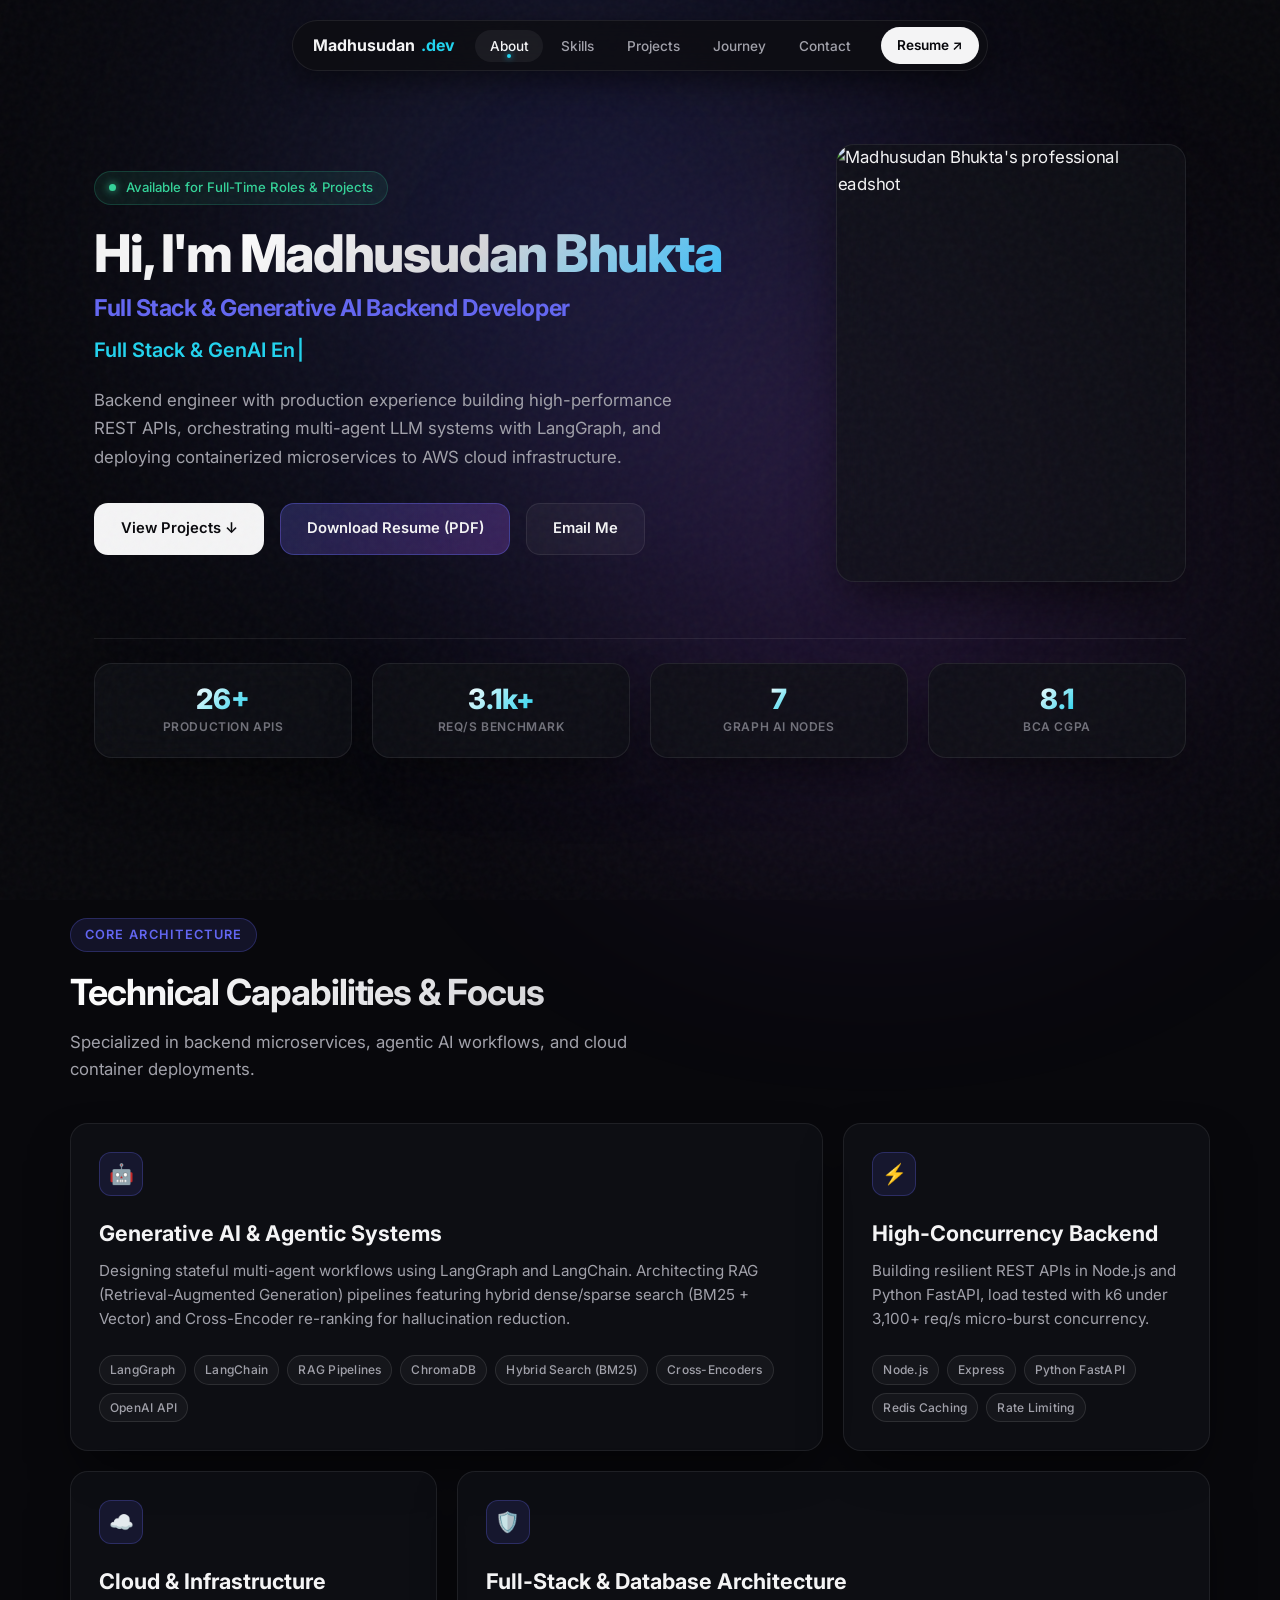
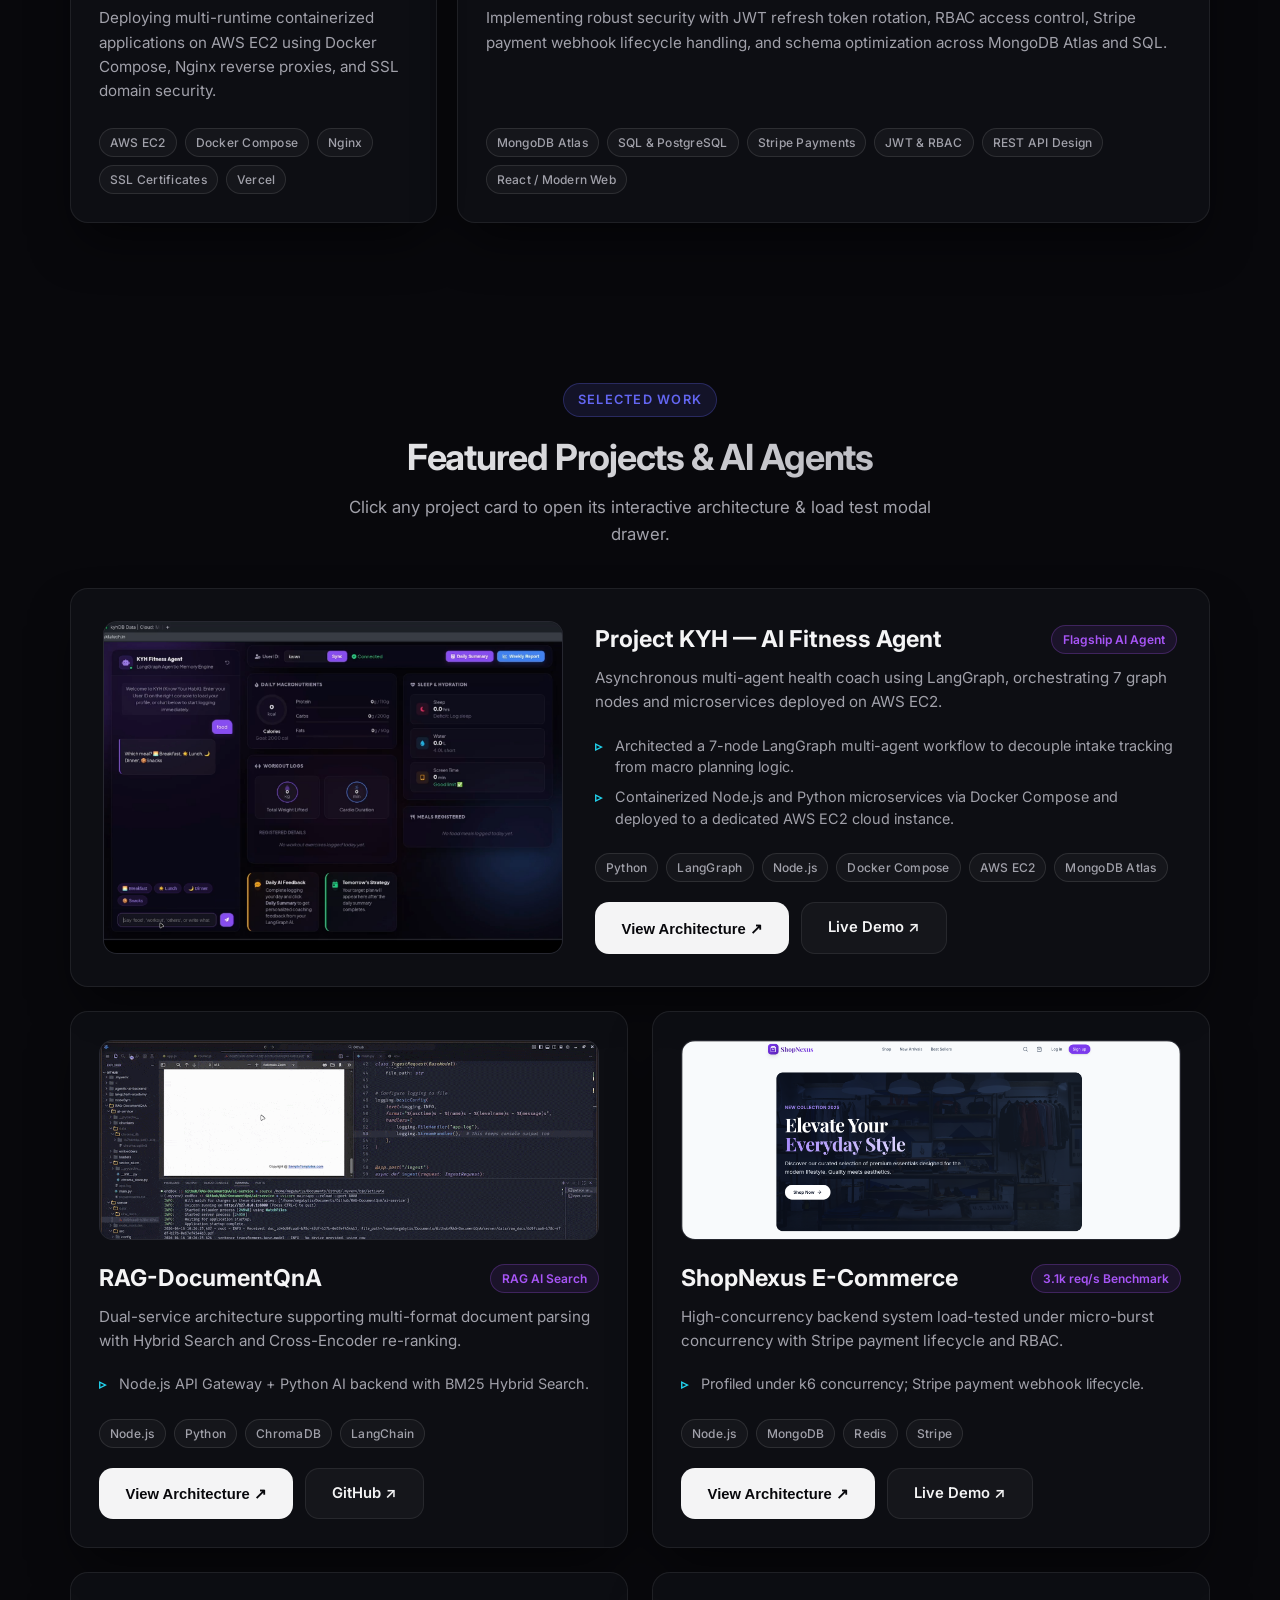
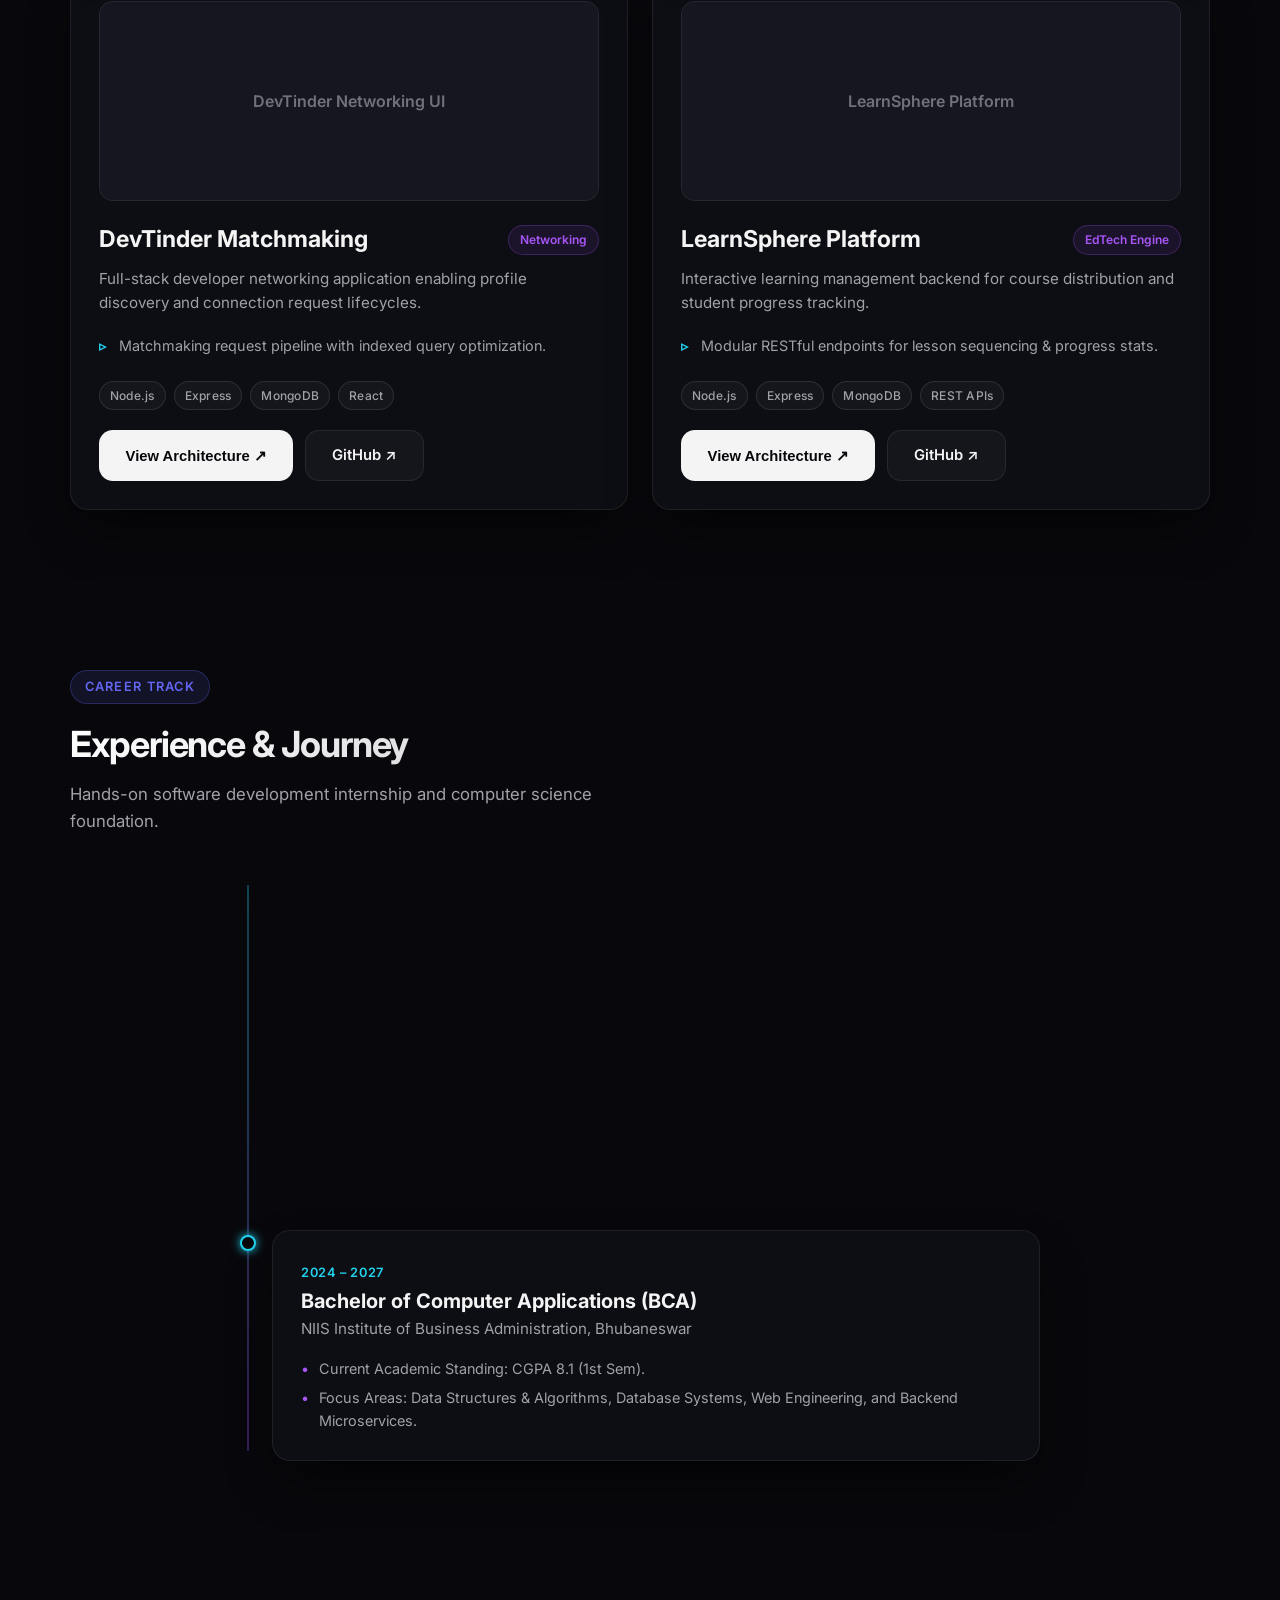
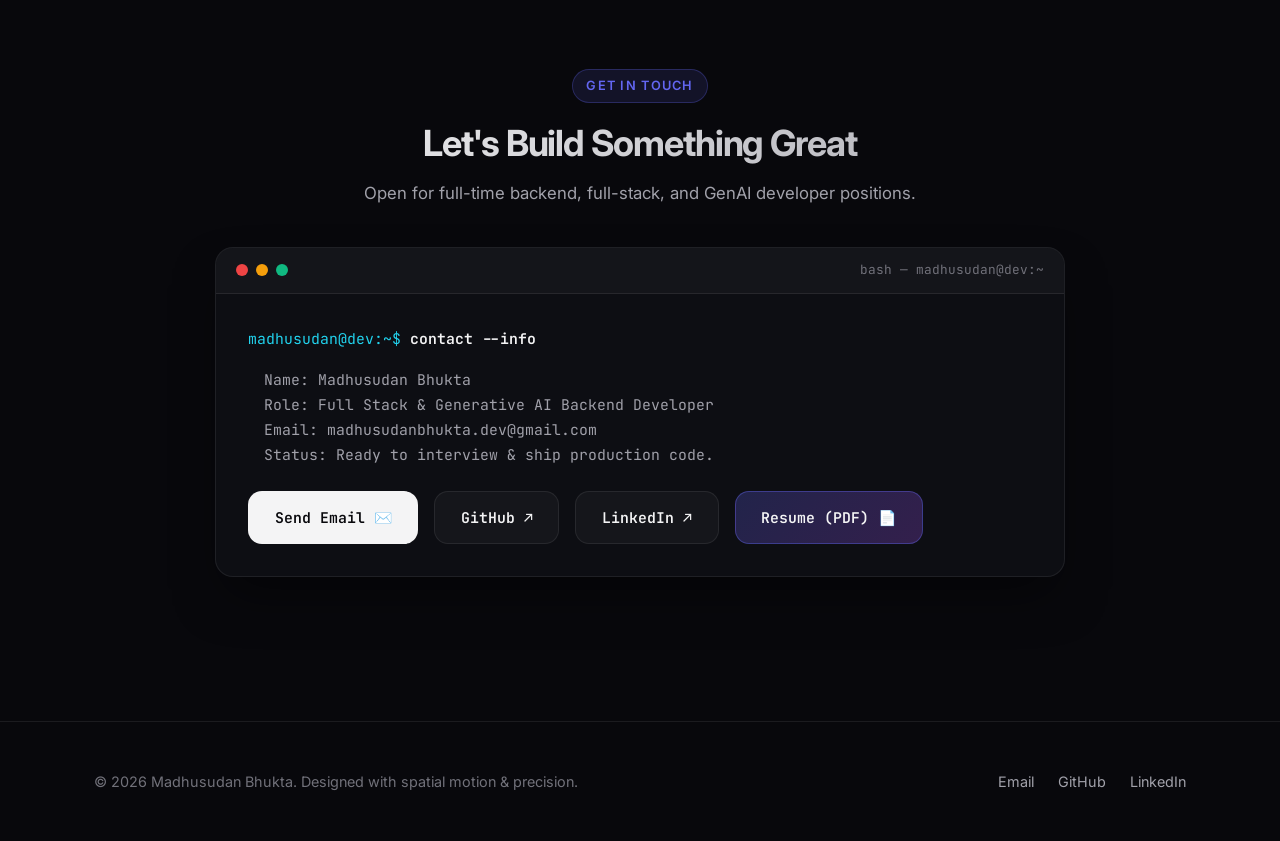
==== commit 08e64966: "feat: implement responsive mobile navigation drawer and optimize 3D effects for touch devices" ====
--- a/index.html
+++ b/index.html
@@ -41,7 +41,32 @@
           class="nav-link nav-cta"
           >Resume ↗</a
         >
+        <button class="nav-toggle" id="nav-toggle" aria-label="Toggle navigation menu" aria-expanded="false">
+          <span class="hamburger-bar"></span>
+          <span class="hamburger-bar"></span>
+          <span class="hamburger-bar"></span>
+        </button>
       </nav>
+
+      <!-- Mobile Dropdown Menu -->
+      <div class="mobile-menu" id="mobile-menu" aria-hidden="true">
+        <ul class="mobile-nav-links">
+          <li><a href="#about" class="mobile-nav-link active">About</a></li>
+          <li><a href="#skills" class="mobile-nav-link">Skills</a></li>
+          <li><a href="#projects" class="mobile-nav-link">Projects</a></li>
+          <li><a href="#experience" class="mobile-nav-link">Journey</a></li>
+          <li><a href="#contact" class="mobile-nav-link">Contact</a></li>
+        </ul>
+        <div class="mobile-menu-cta">
+          <a
+            href="./assets/madhusudan-bhukta-resume.pdf"
+            target="_blank"
+            rel="noopener noreferrer"
+            class="btn btn-glow mobile-cta-btn"
+            >Resume (PDF) ↗</a
+          >
+        </div>
+      </div>
     </div>
 
     <!-- EXECUTIVE HYBRID HERO SECTION -->
--- a/style.css
+++ b/style.css
@@ -289,6 +289,57 @@
   transform: scale(1.03);
 }
 
+/* Hamburger Toggle Button (Desktop: hidden) */
+.nav-toggle {
+  display: none;
+  background: transparent;
+  border: 1px solid var(--border);
+  border-radius: var(--radius-sm);
+  padding: 0.5rem;
+  width: 38px;
+  height: 38px;
+  cursor: pointer;
+  flex-direction: column;
+  justify-content: center;
+  align-items: center;
+  gap: 5px;
+  transition: var(--transition-fast);
+  -webkit-tap-highlight-color: transparent;
+}
+
+.nav-toggle:hover, .nav-toggle:focus-visible {
+  border-color: var(--border-hover);
+  background: rgba(255, 255, 255, 0.06);
+}
+
+.hamburger-bar {
+  display: block;
+  width: 18px;
+  height: 2px;
+  background-color: var(--text-main);
+  border-radius: 2px;
+  transition: transform 0.3s cubic-bezier(0.16, 1, 0.3, 1), opacity 0.3s ease;
+  transform-origin: center;
+}
+
+.nav-toggle.open .hamburger-bar:nth-child(1) {
+  transform: translateY(7px) rotate(45deg);
+}
+
+.nav-toggle.open .hamburger-bar:nth-child(2) {
+  opacity: 0;
+  transform: scaleX(0);
+}
+
+.nav-toggle.open .hamburger-bar:nth-child(3) {
+  transform: translateY(-7px) rotate(-45deg);
+}
+
+/* Mobile Menu Dropdown (Desktop: hidden) */
+.mobile-menu {
+  display: none;
+}
+
 /* EXECUTIVE HYBRID HERO SECTION */
 .hero-section {
   padding-top: 9rem;
@@ -1109,44 +1160,495 @@
 }
 
 @media (max-width: 768px) {
+  /* Layout & Container */
+  .container {
+    padding: 0 1.25rem;
+  }
+
+  /* Floating Pill Navbar & Mobile Menu */
+  .floating-nav-container {
+    top: 1rem;
+    padding: 0 1rem;
+    flex-direction: column;
+    align-items: center;
+  }
+
+  .floating-nav {
+    width: 100%;
+    max-width: 480px;
+    justify-content: space-between;
+    padding: 0.45rem 0.65rem 0.45rem 1.15rem;
+  }
+
+  .nav-links,
+  .nav-cta {
+    display: none !important;
+  }
+
+  .nav-toggle {
+    display: flex;
+  }
+
+  .nav-brand {
+    font-size: 0.95rem;
+    margin-right: 0;
+  }
+
+  .mobile-menu {
+    display: flex;
+    flex-direction: column;
+    width: 100%;
+    max-width: 480px;
+    margin-top: 0.6rem;
+    background: rgba(14, 15, 21, 0.95);
+    backdrop-filter: blur(24px);
+    -webkit-backdrop-filter: blur(24px);
+    border: 1px solid var(--border);
+    border-radius: var(--radius-lg);
+    box-shadow: 0 20px 40px -10px rgba(0, 0, 0, 0.8), 0 0 25px rgba(99, 102, 241, 0.15);
+    padding: 0;
+    max-height: 0;
+    opacity: 0;
+    transform: translateY(-8px) scale(0.98);
+    overflow: hidden;
+    pointer-events: none;
+    transition: opacity 0.25s ease, transform 0.25s ease, max-height 0.3s ease, padding 0.25s ease;
+  }
+
+  .mobile-menu.open {
+    opacity: 1;
+    transform: translateY(0) scale(1);
+    pointer-events: auto;
+    max-height: 450px;
+    padding: 1rem;
+  }
+
+  .mobile-nav-links {
+    list-style: none;
+    display: flex;
+    flex-direction: column;
+    gap: 0.25rem;
+  }
+
+  .mobile-nav-link {
+    display: flex;
+    align-items: center;
+    padding: 0.7rem 1rem;
+    min-height: 44px;
+    font-size: 0.95rem;
+    font-weight: 500;
+    color: var(--text-muted);
+    text-decoration: none;
+    border-radius: var(--radius-md);
+    transition: var(--transition-fast);
+    position: relative;
+  }
+
+  .mobile-nav-link:hover,
+  .mobile-nav-link.active {
+    color: var(--text-main);
+    background: rgba(255, 255, 255, 0.06);
+    border-left: 3px solid var(--accent-cyan);
+    padding-left: calc(1rem - 3px);
+  }
+
+  .mobile-menu-cta {
+    margin-top: 0.75rem;
+    padding-top: 0.75rem;
+    border-top: 1px solid var(--border);
+  }
+
+  .mobile-cta-btn {
+    width: 100%;
+    min-height: 44px;
+    font-size: 0.9rem;
+    display: flex;
+    align-items: center;
+    justify-content: center;
+  }
+
+  /* Section Spacing */
+  .section-header {
+    margin-bottom: 2rem;
+  }
+
+  .section-title {
+    font-size: 2rem;
+  }
+
+  .section-subtitle {
+    font-size: 0.95rem;
+  }
+
+  /* Hero Section */
+  .hero-section {
+    padding-top: 6.5rem;
+    padding-bottom: 3.5rem;
+    min-height: auto;
+  }
+
+  .hero-wrapper {
+    gap: 2.5rem;
+  }
+
+  .hero-grid {
+    gap: 2.25rem;
+  }
+
+  .status-badge {
+    font-size: 0.78rem;
+    padding: 0.35rem 0.8rem;
+    white-space: normal;
+    line-height: 1.4;
+  }
+
   .hero-title {
-    font-size: 2.5rem;
-  }
-
-  .hero-stats-bar {
-    grid-template-columns: repeat(2, 1fr);
-    gap: 1rem;
-  }
-
-  .floating-nav {
-    padding: 0.35rem 0.5rem;
-  }
-
-  .nav-link {
-    padding: 0.4rem 0.6rem;
-    font-size: 0.8rem;
-  }
-
-  .nav-brand {
-    font-size: 0.9rem;
+    font-size: clamp(2.1rem, 7vw, 2.6rem);
+  }
+
+  .hero-role-title {
+    font-size: 1.25rem;
+  }
+
+  .hero-role-wrapper {
+    font-size: 1.1rem;
+    min-height: 1.8rem;
+    margin-bottom: 1rem;
+  }
+
+  .hero-description {
+    font-size: 0.95rem;
+    line-height: 1.6;
+    margin-bottom: 1.5rem;
   }
 
   .hero-actions {
     flex-direction: column;
     width: 100%;
+    gap: 0.75rem;
   }
 
   .btn {
     width: 100%;
+    min-height: 46px;
+    font-size: 0.925rem;
+  }
+
+  .hero-image-wrapper {
+    max-width: 280px;
+    margin: 0 auto;
+  }
+
+  .hero-stats-bar {
+    grid-template-columns: repeat(2, 1fr);
+    gap: 0.85rem;
+    padding-top: 1.25rem;
+  }
+
+  .hero-stat-card {
+    padding: 1rem 0.75rem;
+  }
+
+  .stat-number {
+    font-size: 1.5rem;
+  }
+
+  .stat-label {
+    font-size: 0.7rem;
+  }
+
+  /* Bento Grid */
+  .bento-section {
+    padding: 3.5rem 0;
+  }
+
+  .bento-grid {
+    gap: 1rem;
+  }
+
+  .bento-card {
+    padding: 1.35rem;
+  }
+
+  .bento-title {
+    font-size: 1.2rem;
+  }
+
+  .bento-desc {
+    font-size: 0.9rem;
+    margin-bottom: 1.25rem;
+  }
+
+  /* Projects Section */
+  .projects-section {
+    padding: 3.5rem 0;
+  }
+
+  .projects-showcase-container {
+    gap: 1.25rem;
+  }
+
+  .project-flagship-card {
+    padding: 1.35rem;
+    gap: 1.25rem;
+  }
+
+  .project-grid-card {
+    padding: 1.35rem;
+  }
+
+  .project-preview,
+  .project-grid-card .project-preview {
+    min-height: 190px;
+    height: 190px;
+    margin-bottom: 1.25rem;
+  }
+
+  .project-meta {
+    flex-direction: column;
+    align-items: flex-start;
+    gap: 0.4rem;
+    margin-bottom: 0.5rem;
+  }
+
+  .project-title {
+    font-size: 1.25rem;
+  }
+
+  .project-summary {
+    font-size: 0.9rem;
+    margin-bottom: 1rem;
+  }
+
+  .project-highlights {
+    gap: 0.4rem;
+    margin-bottom: 1.25rem;
+  }
+
+  .project-highlights li {
+    font-size: 0.85rem;
+    line-height: 1.5;
+  }
+
+  .project-links {
+    flex-direction: column;
+    width: 100%;
+    gap: 0.6rem;
+  }
+
+  .project-links .btn {
+    width: 100%;
+    min-height: 44px;
+  }
+
+  /* Modal Drawer */
+  .modal-overlay {
+    padding: 0.75rem;
+  }
+
+  .modal-card {
+    padding: 1.5rem 1.25rem;
+    max-height: 88vh;
+    border-radius: 16px;
+  }
+
+  .modal-close-btn {
+    top: 0.75rem;
+    right: 0.75rem;
+    width: 44px;
+    height: 44px;
+  }
+
+  .modal-header {
+    margin-bottom: 1.25rem;
+  }
+
+  .modal-title {
+    font-size: 1.45rem;
+    padding-right: 2.25rem;
+  }
+
+  .modal-subtitle {
+    font-size: 0.9rem;
+  }
+
+  .modal-preview {
+    max-height: 190px;
+    margin-bottom: 1.25rem;
+  }
+
+  .modal-section-title {
+    font-size: 1rem;
+  }
+
+  .modal-highlights {
+    gap: 0.5rem;
+    margin-bottom: 1.25rem;
+  }
+
+  .modal-highlights li {
+    font-size: 0.88rem;
+    line-height: 1.5;
+  }
+
+  .modal-actions {
+    flex-direction: column;
+    gap: 0.75rem;
+    margin-top: 1.5rem;
+    padding-top: 1.25rem;
+  }
+
+  .modal-actions .btn {
+    width: 100%;
+    min-height: 44px;
+  }
+
+  /* Timeline & Journey */
+  .timeline-section {
+    padding: 3.5rem 0;
+  }
+
+  .timeline-v2 {
+    padding-left: 1.75rem;
+  }
+
+  .timeline-v2::before {
+    left: 6px;
+  }
+
+  .timeline-node {
+    left: -1.75rem;
+    width: 14px;
+    height: 14px;
+    top: 0.35rem;
+  }
+
+  .timeline-item {
+    margin-bottom: 2rem;
+  }
+
+  .timeline-content-card {
+    padding: 1.25rem;
+  }
+
+  .timeline-role {
+    font-size: 1.15rem;
+  }
+
+  .timeline-org {
+    font-size: 0.88rem;
+    margin-bottom: 0.75rem;
+  }
+
+  .timeline-bullets {
+    gap: 0.35rem;
+  }
+
+  .timeline-bullets li {
+    font-size: 0.85rem;
+    line-height: 1.5;
+  }
+
+  /* Terminal Contact */
+  .contact-section {
+    padding: 3.5rem 0;
+  }
+
+  .terminal-card {
+    border-radius: var(--radius-md);
+  }
+
+  .terminal-header {
+    padding: 0.6rem 1rem;
+  }
+
+  .terminal-title {
+    font-size: 0.75rem;
+  }
+
+  .terminal-body {
+    padding: 1.25rem 1rem;
+    font-size: 0.85rem;
+    line-height: 1.6;
+  }
+
+  .term-output {
+    padding-left: 0.5rem;
+    margin-bottom: 1.25rem;
+    word-break: break-word;
+    overflow-wrap: break-word;
+  }
+
+  .contact-options {
+    flex-direction: column;
+    gap: 0.75rem;
+    margin-top: 1.25rem;
+  }
+
+  .contact-options .btn {
+    width: 100%;
+    min-height: 44px;
+  }
+
+  /* Footer */
+  .footer {
+    padding: 2.5rem 0;
+    margin-top: 3rem;
   }
 
   .footer-content {
     flex-direction: column;
+    gap: 1.25rem;
+    text-align: center;
+  }
+
+  .footer-links {
     gap: 1.5rem;
-    text-align: center;
-  }
-
-  .modal-card {
-    padding: 1.5rem;
-  }
-}
+    justify-content: center;
+  }
+
+  .footer-link {
+    min-height: 44px;
+    display: inline-flex;
+    align-items: center;
+  }
+}
+
+@media (max-width: 480px) {
+  .container {
+    padding: 0 1rem;
+  }
+
+  .section-title {
+    font-size: 1.8rem;
+  }
+
+  .hero-title {
+    font-size: 2.05rem;
+  }
+
+  .hero-image-wrapper {
+    max-width: 240px;
+  }
+
+  .hero-stats-bar {
+    grid-template-columns: repeat(2, 1fr);
+    gap: 0.65rem;
+  }
+
+  .hero-stat-card {
+    padding: 0.85rem 0.5rem;
+  }
+
+  .stat-number {
+    font-size: 1.35rem;
+  }
+
+  .stat-label {
+    font-size: 0.65rem;
+  }
+
+  .terminal-title {
+    display: none;
+  }
+}
